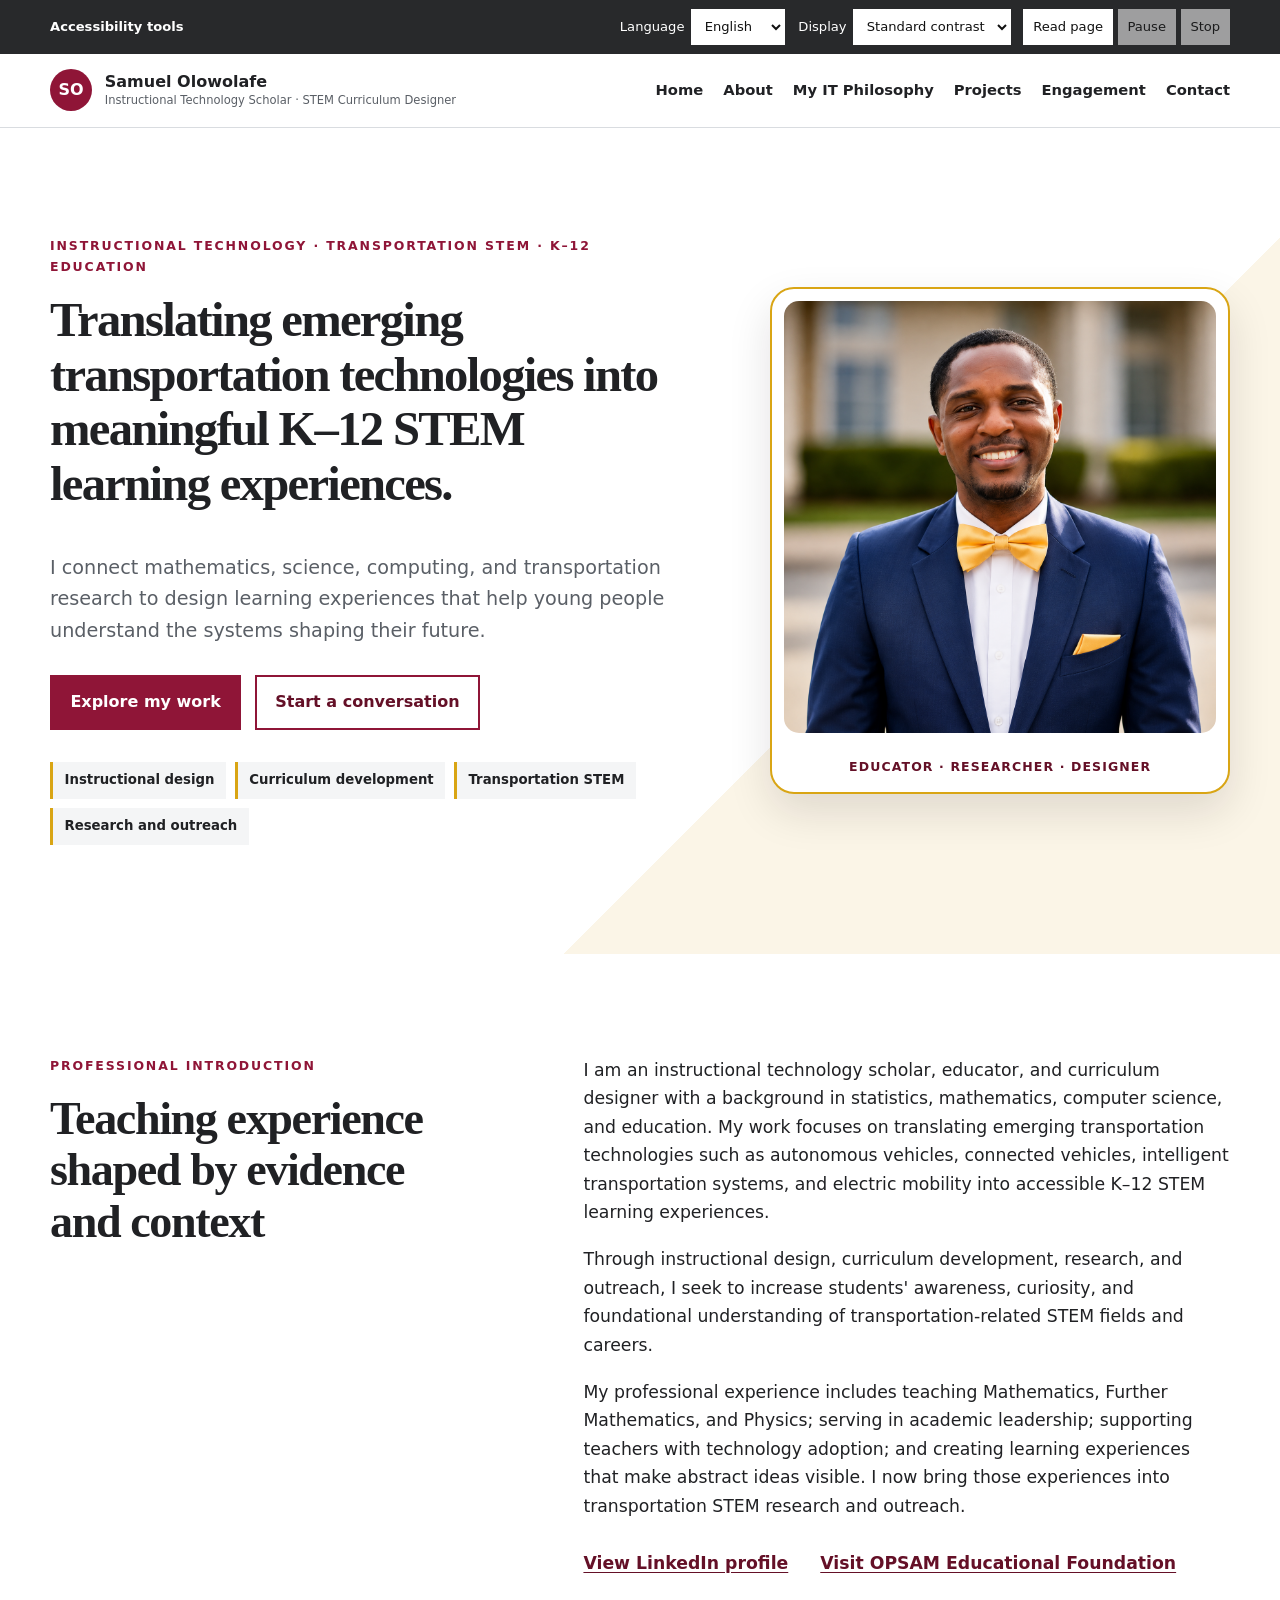
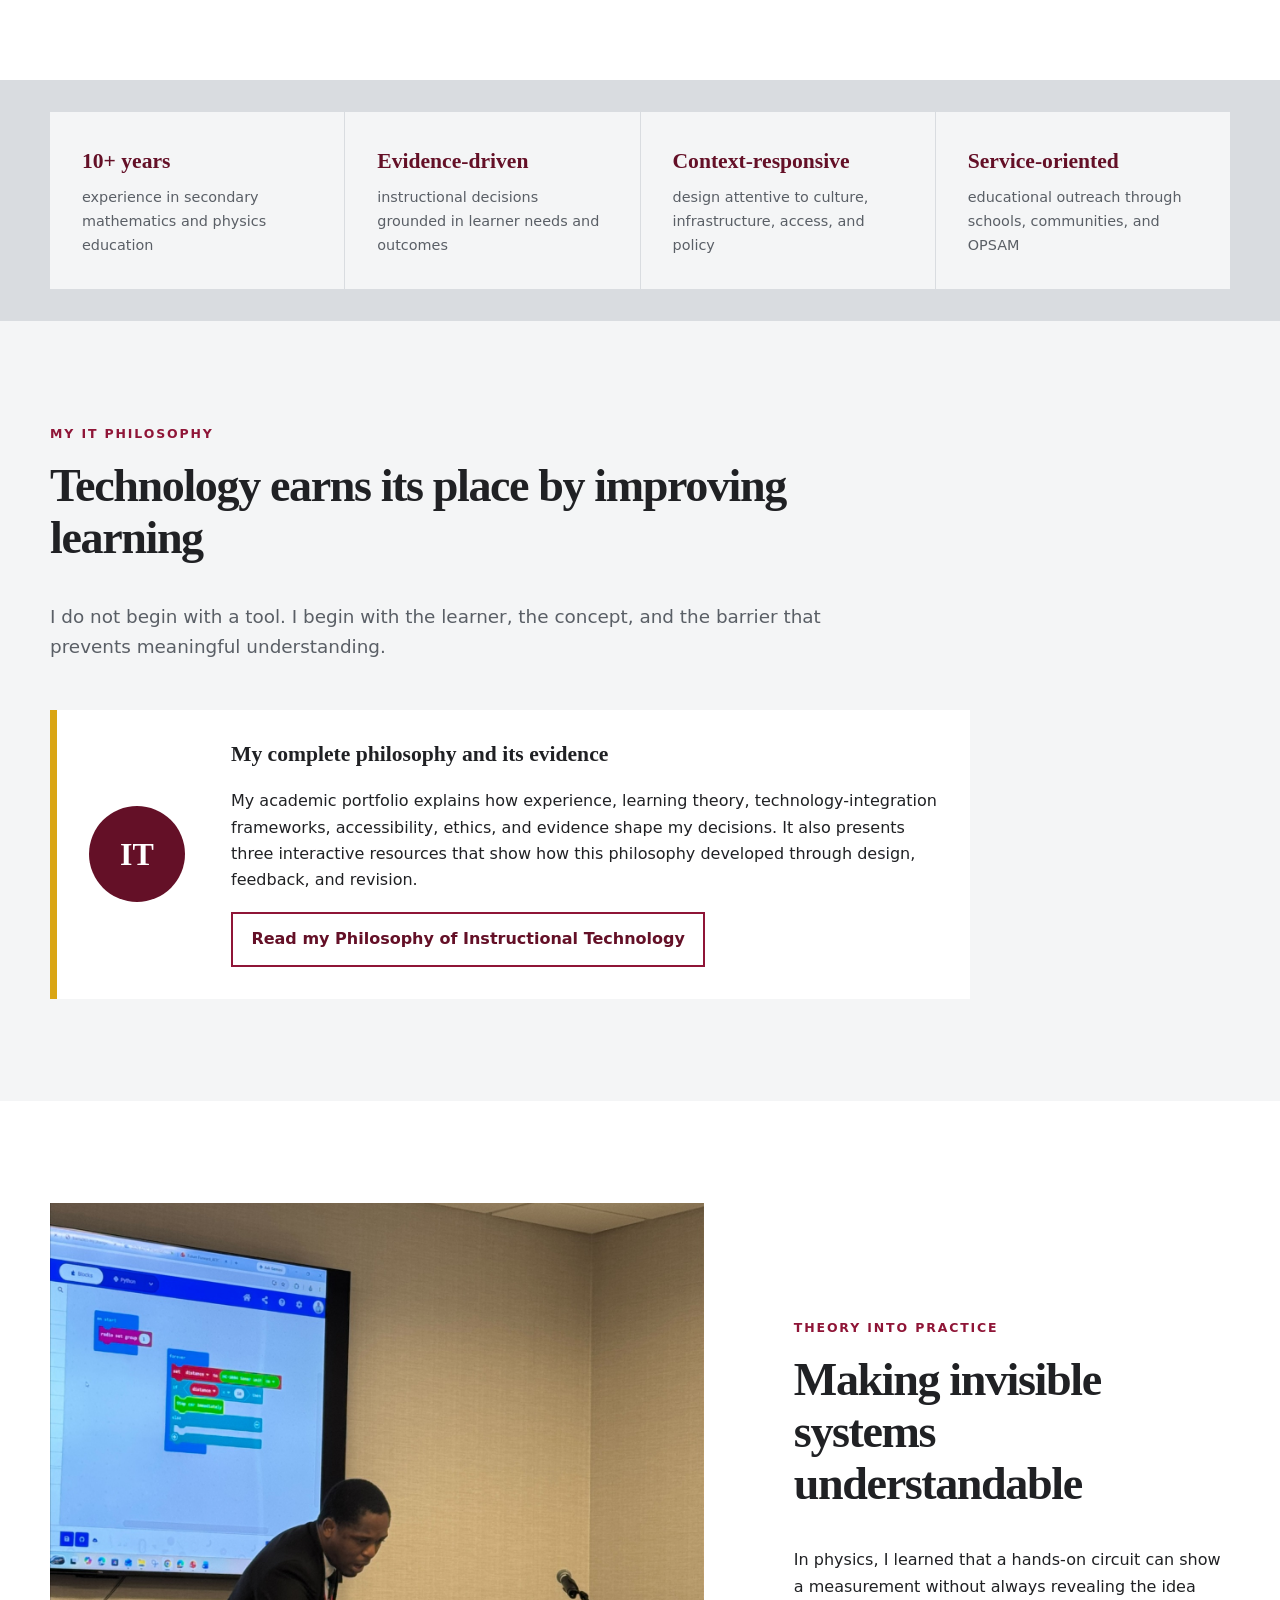
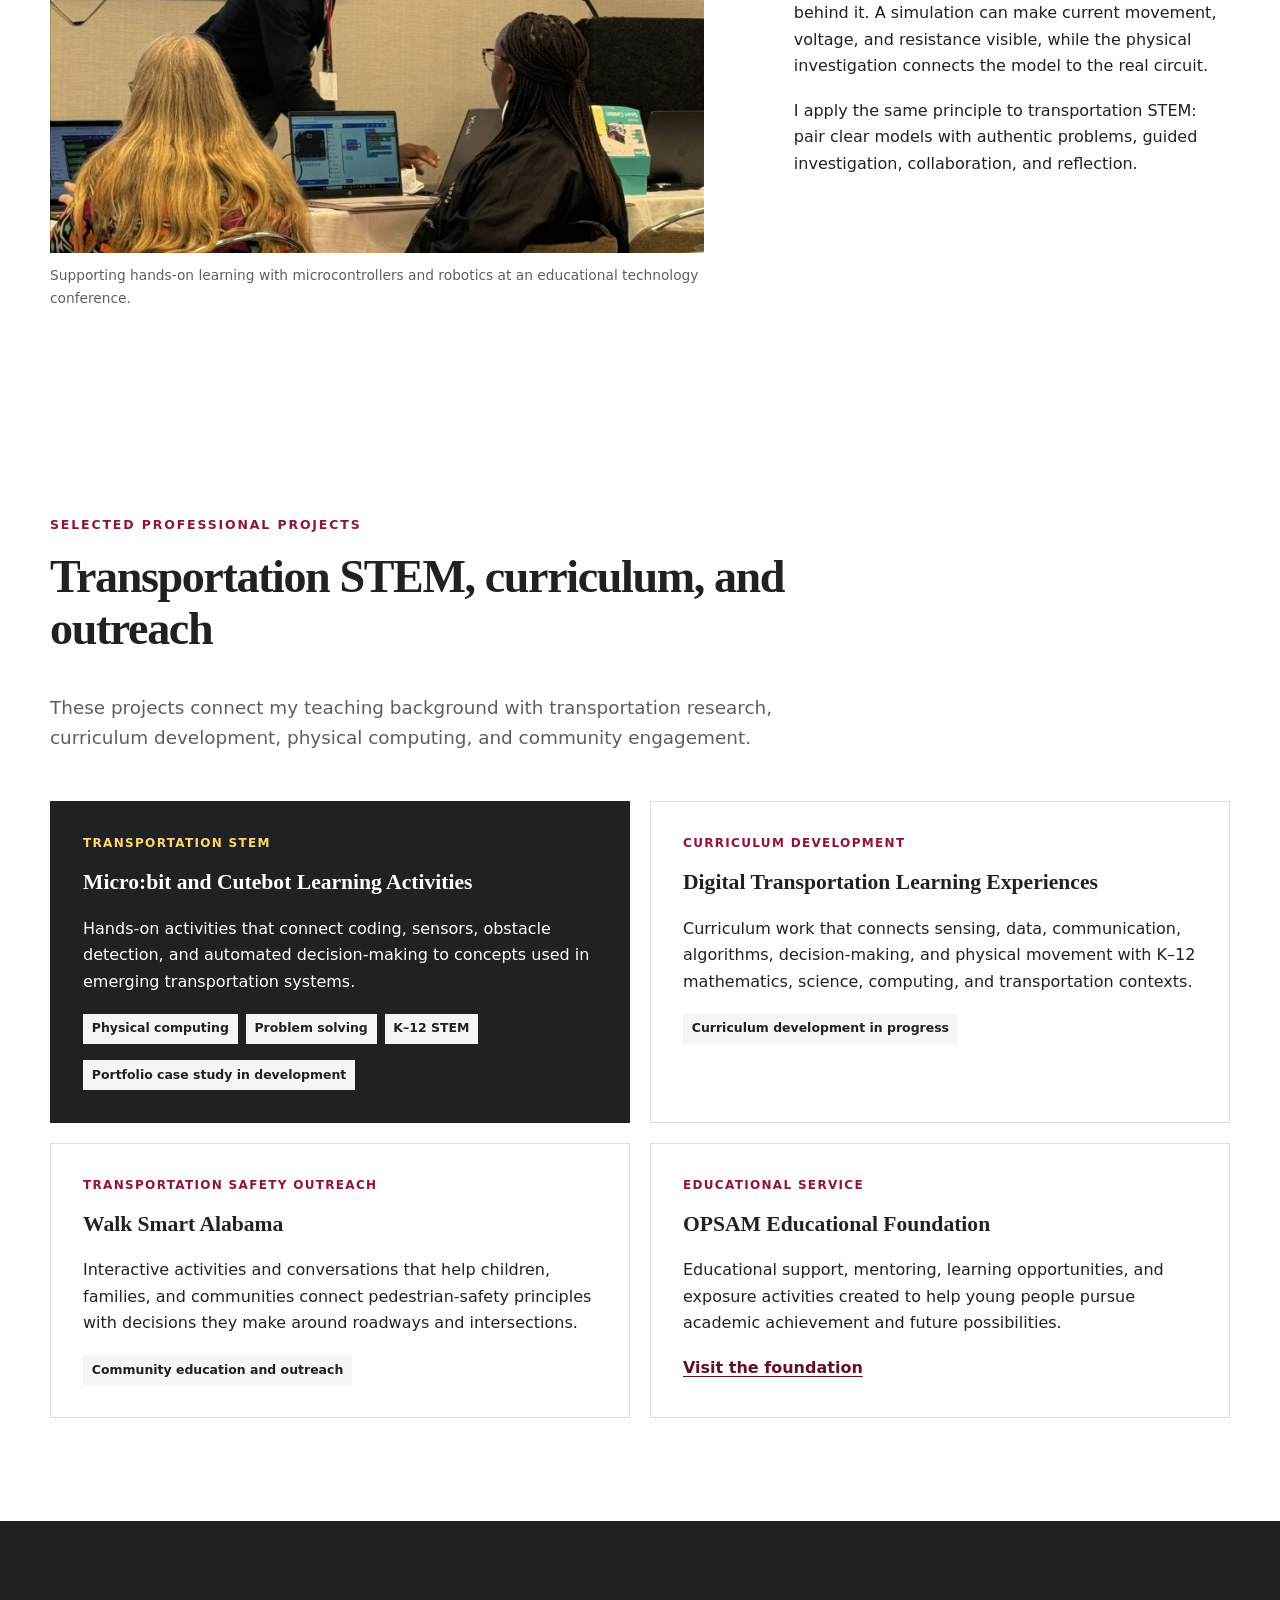
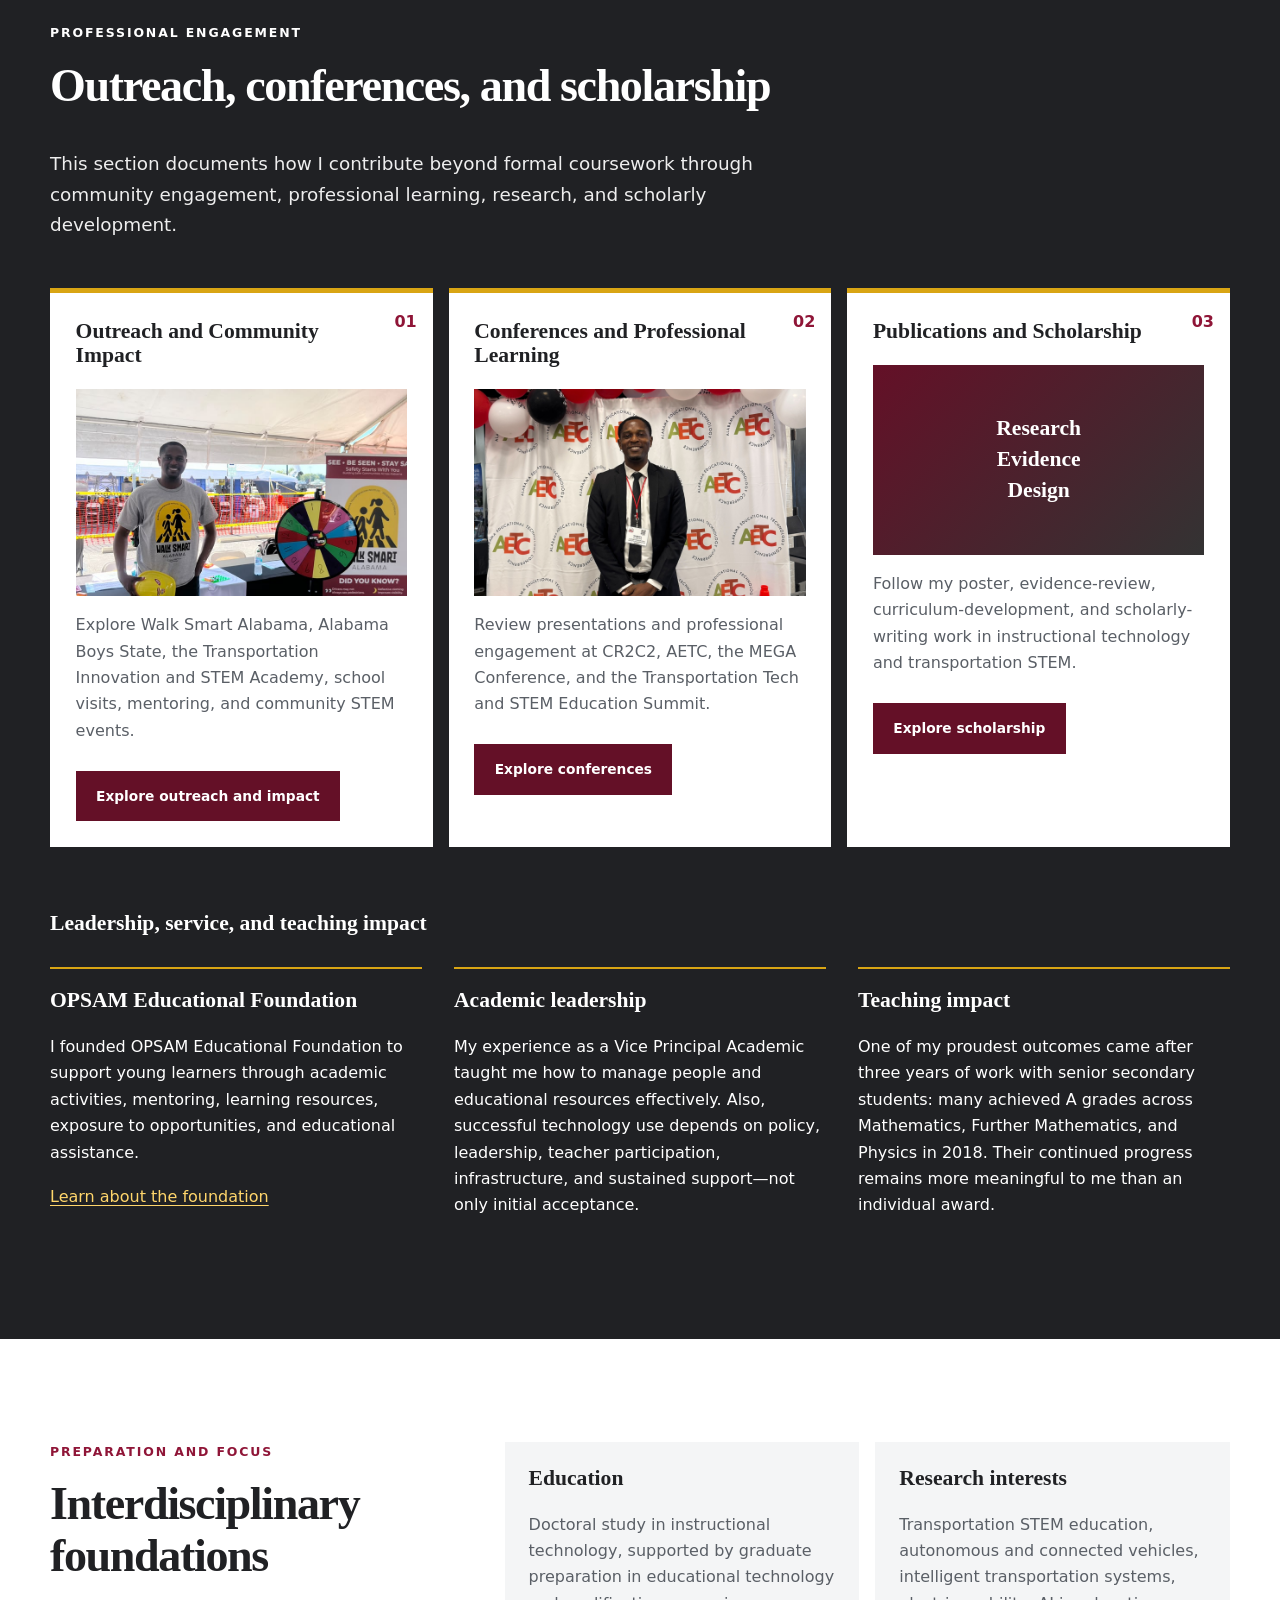
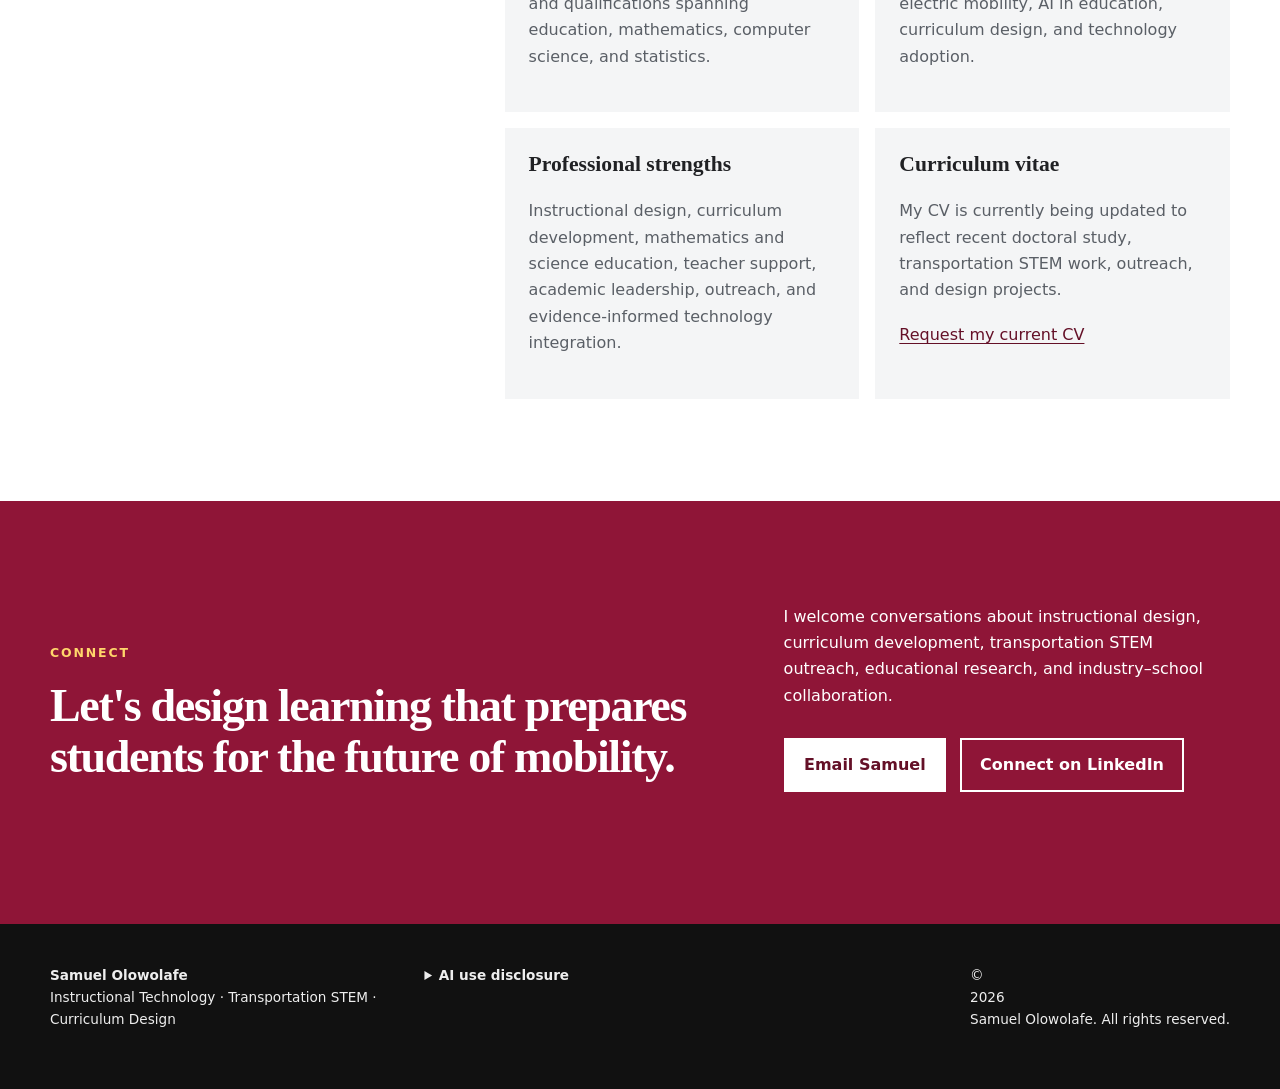
==== index.html @ 8d2a09d3 "Add files via upload" ====
<!doctype html>
<html lang="en">
<head>
  <meta charset="utf-8">
  <meta name="viewport" content="width=device-width, initial-scale=1">
  <meta name="description" content="Samuel Olowolafe's professional and academic portfolio in instructional technology, transportation STEM, curriculum design, and K–12 education.">
  <title>Samuel Olowolafe | Instructional Technology and Transportation STEM</title>
  <link rel="stylesheet" href="styles.css">
  <script src="translations.js" defer></script>
  <script src="refinements-translations.js" defer></script>
  <script src="accessibility.js" defer></script>
  <script src="script.js" defer></script>
</head>
<body>
  <a class="skip-link" href="#main">Skip to main content</a>

  <header class="site-header">
    <a class="brand" href="#top" aria-label="Samuel Olowolafe home">
      <span class="brand-mark" aria-hidden="true">SO</span>
      <span><strong>Samuel Olowolafe</strong><small>Instructional Technology Scholar · STEM Curriculum Designer</small></span>
    </a>
    <button class="menu-button" type="button" aria-expanded="false" aria-controls="primary-nav">Menu</button>
    <nav id="primary-nav" class="primary-nav" aria-label="Primary navigation">
      <a href="#top">Home</a>
      <a href="#about">About</a>
      <a href="#philosophy">My IT Philosophy</a>
      <a href="#projects">Projects</a>
      <a href="#engagement">Engagement</a>
      <a href="#contact">Contact</a>
    </nav>
  </header>

  <main id="main">
    <section id="top" class="hero section-pad" aria-labelledby="hero-title">
      <div class="hero-copy">
        <p class="eyebrow">Instructional technology · Transportation STEM · K–12 education</p>
        <h1 id="hero-title">Translating emerging transportation technologies into meaningful K–12 STEM learning experiences.</h1>
        <p class="hero-lede">I connect mathematics, science, computing, and transportation research to design learning experiences that help young people understand the systems shaping their future.</p>
        <div class="button-row">
          <a class="button primary" href="#projects">Explore my work</a>
          <a class="button secondary" href="#contact">Start a conversation</a>
        </div>
        <ul class="hero-expertise" aria-label="Professional areas">
          <li>Instructional design</li>
          <li>Curriculum development</li>
          <li>Transportation STEM</li>
          <li>Research and outreach</li>
        </ul>
      </div>
      <div class="hero-visual">
        <figure class="hero-portrait">
          <img src="samuel-portrait.png" alt="Professional portrait of Samuel Olowolafe wearing a navy suit and gold bow tie">
          <figcaption>Educator · Researcher · Designer</figcaption>
        </figure>
      </div>
    </section>

    <section id="about" class="section-pad two-column" aria-labelledby="about-title">
      <div>
        <p class="eyebrow">Professional introduction</p>
        <h2 id="about-title">Teaching experience shaped by evidence and context</h2>
      </div>
      <div class="prose">
        <p>I am an instructional technology scholar, educator, and curriculum designer with a background in statistics, mathematics, computer science, and education. My work focuses on translating emerging transportation technologies such as autonomous vehicles, connected vehicles, intelligent transportation systems, and electric mobility into accessible K–12 STEM learning experiences.</p>
        <p>Through instructional design, curriculum development, research, and outreach, I seek to increase students' awareness, curiosity, and foundational understanding of transportation-related STEM fields and careers.</p>
        <p>My professional experience includes teaching Mathematics, Further Mathematics, and Physics; serving in academic leadership; supporting teachers with technology adoption; and creating learning experiences that make abstract ideas visible. I now bring those experiences into transportation STEM research and outreach.</p>
        <div class="text-links">
          <a href="https://www.linkedin.com/in/samuel-olowolafe" target="_blank" rel="noopener">View LinkedIn profile<span class="sr-only"> (opens in a new tab)</span></a>
          <a href="https://sites.google.com/view/opsameducationalfoundation/home" target="_blank" rel="noopener">Visit OPSAM Educational Foundation<span class="sr-only"> (opens in a new tab)</span></a>
        </div>
      </div>
    </section>

    <section class="section-pad evidence-strip" aria-label="Professional foundations">
      <article><strong>10+ years</strong><span>experience in secondary mathematics and physics education</span></article>
      <article><strong>Evidence-driven</strong><span>instructional decisions grounded in learner needs and outcomes</span></article>
      <article><strong>Context-responsive</strong><span>design attentive to culture, infrastructure, access, and policy</span></article>
      <article><strong>Service-oriented</strong><span>educational outreach through schools, communities, and OPSAM</span></article>
    </section>

    <section id="philosophy" class="section-pad philosophy" aria-labelledby="philosophy-title">
      <div class="section-heading">
        <p class="eyebrow">My IT philosophy</p>
        <h2 id="philosophy-title">Technology earns its place by improving learning</h2>
        <p>I do not begin with a tool. I begin with the learner, the concept, and the barrier that prevents meaningful understanding.</p>
      </div>
      <div class="philosophy-gateway">
        <div aria-hidden="true" class="gateway-mark">IT</div>
        <div>
          <h3>My complete philosophy and its evidence</h3>
          <p>My academic portfolio explains how experience, learning theory, technology-integration frameworks, accessibility, ethics, and evidence shape my decisions. It also presents three interactive resources that show how this philosophy developed through design, feedback, and revision.</p>
          <a class="button secondary" href="https://opsam9111.github.io/IT-Philosophy/philosophy.html" target="_blank" rel="noopener">Read my Philosophy of Instructional Technology<span class="sr-only"> (opens in a new tab)</span></a>
        </div>
      </div>
    </section>

    <section class="photo-story section-pad" aria-labelledby="practice-title">
      <figure class="photo-large">
        <img src="aetc-workshop.jpeg" alt="Samuel Olowolafe supporting participants during a microcontroller and robotics workshop">
        <figcaption>Supporting hands-on learning with microcontrollers and robotics at an educational technology conference.</figcaption>
      </figure>
      <div class="photo-copy">
        <p class="eyebrow">Theory into practice</p>
        <h2 id="practice-title">Making invisible systems understandable</h2>
        <p>In physics, I learned that a hands-on circuit can show a measurement without always revealing the idea behind it. A simulation can make current movement, voltage, and resistance visible, while the physical investigation connects the model to the real circuit.</p>
        <p>I apply the same principle to transportation STEM: pair clear models with authentic problems, guided investigation, collaboration, and reflection.</p>
      </div>
    </section>

    <section id="projects" class="section-pad projects" aria-labelledby="projects-title">
      <div class="section-heading">
        <p class="eyebrow">Selected professional projects</p>
        <h2 id="projects-title">Transportation STEM, curriculum, and outreach</h2>
        <p>These projects connect my teaching background with transportation research, curriculum development, physical computing, and community engagement.</p>
      </div>
      <div class="project-grid">
        <article class="project-card featured">
          <div class="project-tag">Transportation STEM</div>
          <h3>Micro:bit and Cutebot Learning Activities</h3>
          <p>Hands-on activities that connect coding, sensors, obstacle detection, and automated decision-making to concepts used in emerging transportation systems.</p>
          <ul>
            <li>Physical computing</li><li>Problem solving</li><li>K–12 STEM</li>
          </ul>
          <span class="status">Portfolio case study in development</span>
        </article>
        <article class="project-card"><div class="project-tag">Curriculum Development</div><h3>Digital Transportation Learning Experiences</h3><p>Curriculum work that connects sensing, data, communication, algorithms, decision-making, and physical movement with K–12 mathematics, science, computing, and transportation contexts.</p><span class="status">Curriculum development in progress</span></article>
        <article class="project-card"><div class="project-tag">Transportation Safety Outreach</div><h3>Walk Smart Alabama</h3><p>Interactive activities and conversations that help children, families, and communities connect pedestrian-safety principles with decisions they make around roadways and intersections.</p><span class="status">Community education and outreach</span></article>
        <article class="project-card"><div class="project-tag">Educational Service</div><h3>OPSAM Educational Foundation</h3><p>Educational support, mentoring, learning opportunities, and exposure activities created to help young people pursue academic achievement and future possibilities.</p><a href="https://sites.google.com/view/opsameducationalfoundation/home" target="_blank" rel="noopener">Visit the foundation<span class="sr-only"> (opens in a new tab)</span></a></article>
      </div>
    </section>

    <section id="engagement" class="section-pad impact" aria-labelledby="impact-title">
      <div class="section-heading inverse">
        <p class="eyebrow">Professional engagement</p>
        <h2 id="impact-title">Outreach, conferences, and scholarship</h2>
        <p>This section documents how I contribute beyond formal coursework through community engagement, professional learning, research, and scholarly development.</p>
      </div>
      <div class="engagement-grid">
        <article>
          <span class="engagement-number" aria-hidden="true">01</span>
          <h3>Outreach and Community Impact</h3>
          <img src="walk-smart-outreach.jpeg" alt="Samuel Olowolafe at a Walk Smart Alabama pedestrian-safety outreach booth">
          <p>Explore Walk Smart Alabama, Alabama Boys State, the Transportation Innovation and STEM Academy, school visits, mentoring, and community STEM events.</p>
          <a class="button engagement-link" href="engagement.html#outreach">Explore outreach and impact</a>
        </article>
        <article>
          <span class="engagement-number" aria-hidden="true">02</span>
          <h3>Conferences and Professional Learning</h3>
          <img src="aetc-conference.jpeg" alt="Samuel Olowolafe at the Alabama Educational Technology Conference">
          <p>Review presentations and professional engagement at CR2C2, AETC, the MEGA Conference, and the Transportation Tech and STEM Education Summit.</p>
          <a class="button engagement-link" href="engagement.html#conferences">Explore conferences</a>
        </article>
        <article>
          <span class="engagement-number" aria-hidden="true">03</span>
          <h3>Publications and Scholarship</h3>
          <div class="scholarship-symbol" aria-hidden="true">Research<br>Evidence<br>Design</div>
          <p>Follow my poster, evidence-review, curriculum-development, and scholarly-writing work in instructional technology and transportation STEM.</p>
          <a class="button engagement-link" href="engagement.html#scholarship">Explore scholarship</a>
        </article>
      </div>
      <h3 class="leadership-heading">Leadership, service, and teaching impact</h3>
      <div class="impact-notes">
        <article>
          <h3>OPSAM Educational Foundation</h3>
          <p>I founded OPSAM Educational Foundation to support young learners through academic activities, mentoring, learning resources, exposure to opportunities, and educational assistance.</p>
          <a href="https://sites.google.com/view/opsameducationalfoundation/home" target="_blank" rel="noopener">Learn about the foundation<span class="sr-only"> (opens in a new tab)</span></a>
        </article>
        <article>
          <h3>Academic leadership</h3>
          <p>My experience as a Vice Principal Academic taught me how to manage people and educational resources effectively. Also, successful technology use depends on policy, leadership, teacher participation, infrastructure, and sustained support—not only initial acceptance.</p>
        </article>
        <article>
          <h3>Teaching impact</h3>
          <p>One of my proudest outcomes came after three years of work with senior secondary students: many achieved A grades across Mathematics, Further Mathematics, and Physics in 2018. Their continued progress remains more meaningful to me than an individual award.</p>
        </article>
      </div>
    </section>

    <section class="section-pad credentials" aria-labelledby="credentials-title">
      <div>
        <p class="eyebrow">Preparation and focus</p>
        <h2 id="credentials-title">Interdisciplinary foundations</h2>
      </div>
      <div class="credential-grid">
        <article><h3>Education</h3><p>Doctoral study in instructional technology, supported by graduate preparation in educational technology and qualifications spanning education, mathematics, computer science, and statistics.</p></article>
        <article><h3>Research interests</h3><p>Transportation STEM education, autonomous and connected vehicles, intelligent transportation systems, electric mobility, AI in education, curriculum design, and technology adoption.</p></article>
        <article><h3>Professional strengths</h3><p>Instructional design, curriculum development, mathematics and science education, teacher support, academic leadership, outreach, and evidence-informed technology integration.</p></article>
        <article><h3>Curriculum vitae</h3><p>My CV is currently being updated to reflect recent doctoral study, transportation STEM work, outreach, and design projects.</p><a href="mailto:profopsam911@gmail.com?subject=Request%20for%20current%20CV">Request my current CV</a></article>
      </div>
    </section>

    <section id="contact" class="section-pad contact" aria-labelledby="contact-title">
      <div>
        <p class="eyebrow">Connect</p>
        <h2 id="contact-title">Let's design learning that prepares students for the future of mobility.</h2>
      </div>
      <div>
        <p>I welcome conversations about instructional design, curriculum development, transportation STEM outreach, educational research, and industry–school collaboration.</p>
        <div class="button-row">
          <a class="button primary" href="mailto:profopsam911@gmail.com">Email Samuel</a>
          <a class="button secondary" href="https://www.linkedin.com/in/samuel-olowolafe" target="_blank" rel="noopener">Connect on LinkedIn<span class="sr-only"> (opens in a new tab)</span></a>
        </div>
      </div>
    </section>
  </main>

  <footer class="site-footer">
    <div><strong>Samuel Olowolafe</strong><span>Instructional Technology · Transportation STEM · Curriculum Design</span></div>
    <details>
      <summary>AI use disclosure</summary>
      <p>Generative AI assisted with language refinement, code development, and selected design elements. I supplied the core ideas, professional experiences, instructional decisions, evaluations, revisions, and final approval. I verified academic claims, citations, scientific content, accessibility decisions, and the accuracy of the published materials.</p>
    </details>
    <p>© <span id="year">2026</span> Samuel Olowolafe. All rights reserved.</p>
  </footer>
</body>
</html>
---- styles.css ----
:root {
  --crimson: #8f1537;
  --crimson-dark: #641027;
  --gold: #d9a514;
  --ink: #202124;
  --muted: #5a5f66;
  --line: #d9dce0;
  --paper: #ffffff;
  --soft: #f4f5f6;
  --warm: #fbf5e7;
  --max: 1180px;
  --shadow: 0 18px 44px rgba(25, 20, 22, .12);
}

* { box-sizing: border-box; }
html { scroll-behavior: smooth; }
body {
  margin: 0;
  color: var(--ink);
  background: var(--paper);
  font-family: Inter, ui-sans-serif, system-ui, -apple-system, BlinkMacSystemFont, "Segoe UI", sans-serif;
  font-size: 1rem;
  line-height: 1.65;
}
img { display: block; max-width: 100%; }
a { color: var(--crimson-dark); text-underline-offset: .2em; }
a:hover { color: var(--crimson); }
h1, h2, h3 { font-family: Georgia, "Times New Roman", serif; line-height: 1.12; margin-top: 0; }
h1 { font-size: clamp(2.35rem, 3.8vw, 4.15rem); letter-spacing: -.035em; }
h2 { font-size: clamp(2rem, 3.6vw, 3.8rem); letter-spacing: -.03em; }
h3 { font-size: 1.35rem; }
p { margin: 0 0 1.15rem; }

.skip-link { position: fixed; left: 1rem; top: -5rem; z-index: 1000; background: #fff; color: #000; padding: .75rem 1rem; border: 3px solid var(--crimson); }
.skip-link:focus { top: 1rem; }
.sr-only { position: absolute; width: 1px; height: 1px; padding: 0; margin: -1px; overflow: hidden; clip: rect(0,0,0,0); white-space: nowrap; border: 0; }

.site-header {
  position: sticky; top: 0; z-index: 100;
  display: flex; align-items: center; justify-content: space-between; gap: 2rem;
  min-height: 74px; padding: .75rem max(1rem, calc((100vw - var(--max)) / 2));
  background: rgba(255,255,255,.97); border-bottom: 1px solid var(--line);
}
.brand { display: flex; gap: .8rem; align-items: center; color: var(--ink); text-decoration: none; }
.brand-mark { display: grid; place-items: center; width: 42px; height: 42px; border-radius: 50%; background: var(--crimson); color: #fff; font-weight: 800; }
.brand strong, .brand small { display: block; line-height: 1.2; }
.brand small { margin-top: .15rem; color: var(--muted); font-size: .72rem; }
.primary-nav { display: flex; align-items: center; gap: 1.25rem; }
.primary-nav a { color: var(--ink); text-decoration: none; font-weight: 700; font-size: .92rem; }
.primary-nav a:hover, .primary-nav a:focus-visible { color: var(--crimson); }
.menu-button { display: none; border: 2px solid var(--ink); background: #fff; padding: .55rem .8rem; font: inherit; font-weight: 700; }

.section-pad { padding: clamp(4rem, 8vw, 7.5rem) max(1.25rem, calc((100vw - var(--max)) / 2)); }
.eyebrow { margin-bottom: 1rem; color: var(--crimson); font-size: .78rem; font-weight: 850; letter-spacing: .15em; text-transform: uppercase; }
.section-heading { max-width: 780px; margin-bottom: 3rem; }
.section-heading > p:last-child { color: var(--muted); font-size: 1.15rem; }
.inverse, .inverse .eyebrow { color: #fff; }
.inverse > p:last-child { color: #eee; }

.hero { display: grid; grid-template-columns: 1.05fr .75fr; gap: clamp(2.5rem, 6vw, 6rem); align-items: center; min-height: calc(100vh - 74px); background: linear-gradient(135deg, #fff 0 66%, var(--warm) 66% 100%); }
.hero-copy { max-width: 850px; }
.hero-lede { max-width: 680px; color: var(--muted); font-size: clamp(1.05rem, 1.5vw, 1.22rem); }
.hero-visual { position: relative; width: min(100%, 500px); justify-self: end; }
.hero-portrait { margin: 0; padding: 12px; position: relative; overflow: hidden; background: #fff; border: 2px solid var(--gold); border-radius: 24px; box-shadow: var(--shadow); }
.hero-portrait::before { display: none; }
.hero-portrait img { display: block; width: 100%; height: auto; aspect-ratio: 1 / 1; object-fit: cover; object-position: 50% 38%; border-radius: 15px; }
.hero-portrait figcaption { padding: .8rem .35rem .15rem; color: var(--crimson-dark); font-size: .78rem; font-weight: 850; letter-spacing: .09em; text-align: center; text-transform: uppercase; }
.hero-expertise { display: flex; flex-wrap: wrap; gap: .55rem; margin: 2rem 0 0; padding: 0; list-style: none; }
.hero-expertise li { padding: .48rem .72rem; background: var(--soft); border-left: 3px solid var(--gold); color: var(--ink); font-size: .83rem; font-weight: 750; }
.button-row { display: flex; flex-wrap: wrap; gap: .85rem; margin: 1.8rem 0; }
.button { display: inline-flex; align-items: center; justify-content: center; min-height: 48px; padding: .75rem 1.15rem; border: 2px solid var(--crimson); text-decoration: none; font-weight: 800; }
.button.primary { background: var(--crimson); color: #fff; }
.button.primary:hover { background: var(--crimson-dark); border-color: var(--crimson-dark); }
.button.secondary { background: #fff; color: var(--crimson-dark); }

.two-column { display: grid; grid-template-columns: .8fr 1.2fr; gap: clamp(2rem, 8vw, 8rem); }
.prose { max-width: 720px; font-size: 1.08rem; }
.text-links { display: flex; flex-wrap: wrap; gap: 1rem 2rem; margin-top: 1.8rem; font-weight: 800; }
.evidence-strip { padding-top: 2rem; padding-bottom: 2rem; display: grid; grid-template-columns: repeat(4, 1fr); gap: 1px; background: var(--line); }
.evidence-strip article { padding: 2rem; background: var(--soft); }
.evidence-strip strong, .evidence-strip span { display: block; }
.evidence-strip strong { color: var(--crimson-dark); font-family: Georgia, serif; font-size: 1.35rem; }
.evidence-strip span { margin-top: .4rem; color: var(--muted); font-size: .9rem; }

.philosophy { background: var(--soft); }
.philosophy-grid { display: grid; grid-template-columns: repeat(2, 1fr); gap: 1.2rem; }
.philosophy-grid article { position: relative; padding: 2rem; background: #fff; border-top: 5px solid var(--crimson); }
.number { position: absolute; top: 1rem; right: 1.2rem; color: #d5d6d8; font-size: 2rem; font-weight: 900; }
.philosophy-grid p { color: var(--muted); }
.decision-rule { max-width: 900px; margin-top: 1.5rem; background: #fff; border: 1px solid var(--line); }
.decision-rule summary { cursor: pointer; padding: 1.2rem 1.5rem; color: var(--crimson-dark); font-weight: 850; }
.decision-rule > div { padding: 0 1.5rem 1rem; }
.philosophy-link { margin: 1.5rem 0 0; }
.philosophy-gateway { display: grid; grid-template-columns: 110px 1fr; gap: 2rem; align-items: center; max-width: 920px; padding: 2rem; background: #fff; border-left: 7px solid var(--gold); }
.gateway-mark { display: grid; place-items: center; width: 96px; height: 96px; border-radius: 50%; background: var(--crimson-dark); color: #fff; font: 700 2rem/1 Georgia, serif; }

.photo-story { display: grid; grid-template-columns: 1.2fr .8fr; align-items: center; gap: clamp(2rem, 7vw, 7rem); }
.photo-large { margin: 0; }
.photo-large img { width: 100%; max-height: 650px; object-fit: cover; object-position: center; }
figcaption { margin-top: .7rem; color: var(--muted); font-size: .86rem; }

.projects { background: #fff; }
.project-grid { display: grid; grid-template-columns: repeat(2, 1fr); gap: 1.25rem; }
.project-card { padding: 2rem; border: 1px solid var(--line); background: #fff; }
.project-card.featured { background: var(--ink); color: #fff; border-color: var(--ink); }
.project-tag { margin-bottom: 1rem; color: var(--crimson); font-weight: 850; font-size: .75rem; text-transform: uppercase; letter-spacing: .11em; }
.featured .project-tag { color: #ffd66b; }
.project-card ul { display: flex; flex-wrap: wrap; gap: .5rem; padding: 0; list-style: none; }
.project-card li, .status { display: inline-block; padding: .3rem .55rem; background: var(--soft); color: var(--ink); font-size: .78rem; font-weight: 700; }
.project-card a { font-weight: 850; }

.impact { background: var(--ink); color: #fff; }
.impact-gallery { display: grid; grid-template-columns: 1.1fr .9fr .9fr; gap: 1rem; }
.impact-gallery figure { margin: 0; background: #fff; color: var(--ink); }
.impact-gallery img { width: 100%; height: 380px; object-fit: cover; }
.impact-gallery figcaption { margin: 0; padding: 1rem; color: var(--ink); }
.impact-gallery strong, .impact-gallery span { display: block; }
.impact-gallery span { margin-top: .3rem; color: var(--muted); }
.impact-notes { display: grid; grid-template-columns: repeat(3, 1fr); gap: 2rem; margin-top: 4rem; }
.impact-notes article { border-top: 2px solid var(--gold); padding-top: 1.2rem; }
.impact-notes a { color: #ffd66b; }
.engagement-grid { display: grid; grid-template-columns: repeat(3, 1fr); gap: 1rem; margin-top: 3rem; }
.engagement-grid article { position: relative; padding: 1.6rem; background: #fff; color: var(--ink); border-top: 5px solid var(--gold); }
.engagement-grid h3 { padding-right: 2.7rem; }
.engagement-grid p { color: var(--muted); }
.engagement-grid img { width: 100%; aspect-ratio: 16 / 10; margin: .7rem 0 1rem; object-fit: cover; }
.engagement-number { position: absolute; top: 1rem; right: 1rem; color: var(--crimson); font-weight: 900; }
.engagement-grid .update-note { margin-top: 1rem; padding-top: .8rem; border-top: 1px solid var(--line); color: var(--crimson-dark); font-size: .82rem; font-weight: 700; }
.engagement-link { margin-top: .5rem; background: var(--crimson-dark); border-color: var(--crimson-dark); color: #fff; font-size: .86rem; }
.scholarship-symbol { display: grid; place-items: center; min-height: 190px; margin: .7rem 0 1rem; background: linear-gradient(135deg,var(--crimson-dark),#333); color: #fff; font-family: Georgia,serif; font-size: 1.35rem; font-weight: 800; line-height: 1.45; text-align: center; }
.leadership-heading { margin: 4rem 0 -2rem; color: #fff; }
body[data-contrast="high"] .engagement-grid article { background: #000; color: #fff; border: 1px solid #fff; border-top: 5px solid #ffde00; }
body[data-contrast="high"] .engagement-grid p,
body[data-contrast="high"] .engagement-grid .update-note { color: #fff; }
body[data-contrast="high"] .hero-expertise li { background: #000; color: #fff; border: 1px solid #fff; border-left: 3px solid #ffde00; }
.engagement-hero { background: linear-gradient(135deg,#fff 0 68%,var(--warm) 68%); }
.engagement-hero h1 { max-width: 850px; }
.section-jump { display: flex; flex-wrap: wrap; gap: .7rem; margin-top: 2rem; }
.section-jump a { padding: .65rem .85rem; background: var(--crimson-dark); color: #fff; text-decoration: none; font-weight: 800; }
.record-section { scroll-margin-top: 90px; }
.record-section.alternate { background: var(--soft); }
.record-heading { display: grid; grid-template-columns: 90px minmax(0,800px); gap: 1.5rem; margin-bottom: 2.5rem; }
.record-heading > span { display: grid; place-items: center; width: 70px; height: 70px; border-radius: 50%; background: var(--crimson-dark); color: #fff; font: 800 1.25rem/1 Georgia,serif; }
.record-heading .eyebrow { margin-bottom: .5rem; }
.record-heading p:last-child { color: var(--muted); font-size: 1.08rem; }
.record-grid { display: grid; grid-template-columns: repeat(2,minmax(0,1fr)); gap: 1rem; }
.record-grid article { padding: 1.5rem; background: #fff; border: 1px solid var(--line); border-top: 5px solid var(--gold); }
.record-grid article p { color: var(--muted); }
.record-grid article a { font-weight: 800; }
.media-details { margin-top: 2rem; border: 1px solid var(--line); background: #fff; }
.media-details summary { padding: 1rem 1.2rem; color: var(--crimson-dark); cursor: pointer; font-weight: 850; }
.detail-gallery { display: grid; grid-template-columns: repeat(2,1fr); gap: 1rem; padding: 0 1.2rem 1.2rem; }
.detail-gallery figure { margin: 0; background: var(--soft); }
.detail-gallery img { width: 100%; height: 360px; object-fit: cover; }
.detail-gallery figcaption { padding: .75rem 1rem; font-weight: 750; }
body[data-contrast="high"] .engagement-hero,
body[data-contrast="high"] .record-section,
body[data-contrast="high"] .record-grid article,
body[data-contrast="high"] .media-details,
body[data-contrast="high"] .detail-gallery figure { background:#000; color:#fff; }
body[data-contrast="high"] .record-grid article p,
body[data-contrast="high"] .record-heading p:last-child { color:#fff; }

.ail { background: var(--warm); }
.learning-path { padding: 0; list-style: none; border-left: 3px solid var(--crimson); }
.learning-path li { display: grid; grid-template-columns: 120px 1fr; gap: 1.5rem; padding: 0 0 2.5rem 2rem; position: relative; }
.learning-path li::before { content: ""; position: absolute; left: -9px; top: .2rem; width: 15px; height: 15px; border-radius: 50%; background: var(--crimson); border: 4px solid var(--warm); }
.learning-path li > span { color: var(--crimson-dark); font-weight: 850; text-transform: uppercase; letter-spacing: .08em; font-size: .78rem; }
.learning-path h3 { margin-bottom: .45rem; }
.learning-path a { font-weight: 800; }
.portfolio-narrative { max-width: 900px; margin: 2rem 0 0 auto; padding: 2rem; background: #fff; border-left: 6px solid var(--gold); }

.credentials { display: grid; grid-template-columns: .7fr 1.3fr; gap: 4rem; }
.credential-grid { display: grid; grid-template-columns: repeat(2, 1fr); gap: 1rem; }
.credential-grid article { padding: 1.5rem; background: var(--soft); }
.credential-grid p { color: var(--muted); }
.contact { display: grid; grid-template-columns: 1.2fr .8fr; gap: 4rem; align-items: end; background: var(--crimson); color: #fff; }
.contact .eyebrow { color: #ffd66b; }
.contact .button.primary { background: #fff; color: var(--crimson-dark); border-color: #fff; }
.contact .button.secondary { background: transparent; color: #fff; border-color: #fff; }

.site-footer { display: grid; grid-template-columns: 1fr 1.5fr auto; gap: 2rem; padding: 2.5rem max(1.25rem, calc((100vw - var(--max)) / 2)); background: #111; color: #eee; font-size: .85rem; }
.site-footer strong, .site-footer span { display: block; }
.site-footer details summary { cursor: pointer; font-weight: 800; }
.site-footer details p { margin-top: .7rem; color: #ccc; }

:focus-visible { outline: 3px solid #f4bc2a; outline-offset: 4px; }
.accessibility-bar { display:flex; align-items:center; justify-content:flex-end; gap:.8rem; padding:.55rem max(1rem,calc((100vw - var(--max))/2)); background:#28292b; color:#fff; font-size:.82rem; }
.accessibility-bar label,.speech-controls { display:flex; align-items:center; gap:.4rem; }
.accessibility-bar select,.accessibility-bar button { min-height:36px; padding:.35rem .55rem; border:1px solid #fff; background:#fff; color:#111; font:inherit; }
.accessibility-bar button:disabled { opacity:.55; }
.a11y-title { margin-right:auto; }
.speech-controls { gap:.3rem; }
body[data-contrast="soft"] { --ink:#2f3032; --muted:#55514a; --paper:#f7f1e6; --soft:#efe6d7; --warm:#f3e7ce; --line:#c9bfae; }
body[data-contrast="high"] { --crimson:#ffde00; --crimson-dark:#ffde00; --gold:#ffde00; --ink:#fff; --muted:#fff; --paper:#000; --soft:#111; --warm:#111; --line:#fff; }
body[data-contrast="high"] .site-header,body[data-contrast="high"] .hero,body[data-contrast="high"] .philosophy,body[data-contrast="high"] .projects,body[data-contrast="high"] .credentials,body[data-contrast="high"] .project-card,body[data-contrast="high"] .credential-grid article,body[data-contrast="high"] .philosophy-gateway,body[data-contrast="high"] .button.secondary { background:#000; color:#fff; }
body[data-contrast="high"] a { color:#ffde00; }
body[data-contrast="high"] .button.primary { color:#000; }
body[data-contrast="high"] .site-footer { border-top:2px solid #fff; }
@media (prefers-reduced-motion: reduce) { html { scroll-behavior: auto; } *, *::before, *::after { animation-duration: .01ms !important; transition-duration: .01ms !important; } }

@media (max-width: 900px) {
  .accessibility-bar { flex-wrap: wrap; justify-content: flex-start; }
  .a11y-title { flex-basis: 100%; }
  .menu-button { display: block; }
  .primary-nav { display: none; position: absolute; left: 0; right: 0; top: 74px; flex-direction: column; align-items: stretch; padding: 1rem 1.25rem; background: #fff; border-bottom: 1px solid var(--line); }
  .primary-nav.open { display: flex; }
  .primary-nav a { padding: .6rem 0; }
  .hero, .two-column, .photo-story, .credentials, .contact { grid-template-columns: 1fr; }
  .hero { background: linear-gradient(180deg, #fff 0 70%, var(--warm) 70%); }
  .hero-visual { max-width: 520px; justify-self: start; margin: 1rem 0 2rem; }
  .evidence-strip, .impact-notes, .engagement-grid { grid-template-columns: repeat(2, 1fr); }
  .record-grid { grid-template-columns: 1fr; }
  .impact-gallery { grid-template-columns: 1fr 1fr; }
  .impact-gallery figure:first-child { grid-column: 1 / -1; }
  .site-footer { grid-template-columns: 1fr; }
}

@media (max-width: 620px) {
  .accessibility-bar label, .speech-controls { width: 100%; }
  .accessibility-bar select { flex: 1; }
  .speech-controls button { flex: 1; }
  .philosophy-gateway { grid-template-columns: 1fr; }
  h1 { font-size: 2.7rem; }
  .brand small { display: none; }
  .philosophy-grid, .project-grid, .credential-grid, .evidence-strip, .impact-notes, .impact-gallery, .engagement-grid { grid-template-columns: 1fr; }
  .record-heading { grid-template-columns: 1fr; }
  .detail-gallery { grid-template-columns: 1fr; }
  .impact-gallery figure:first-child { grid-column: auto; }
  .impact-gallery img { height: 330px; }
  .learning-path li { grid-template-columns: 1fr; gap: .35rem; padding-left: 1.4rem; }
}
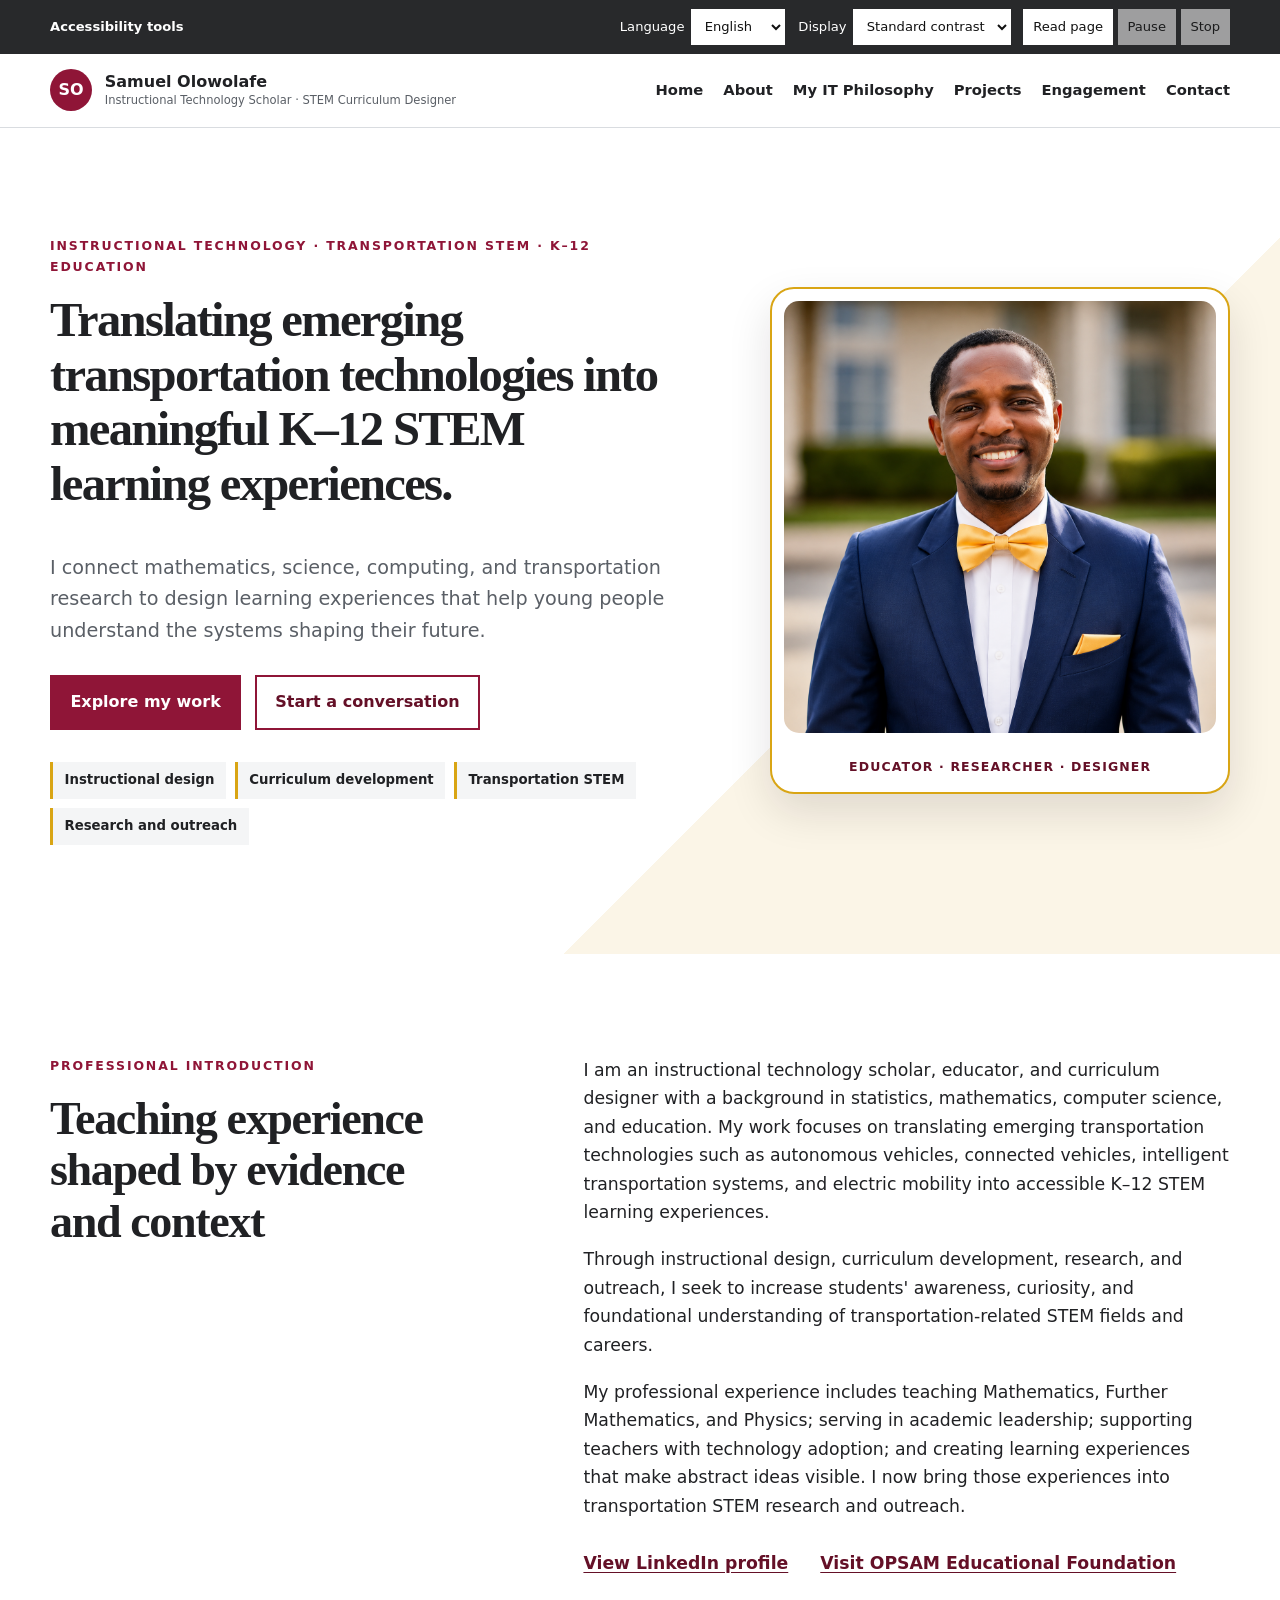
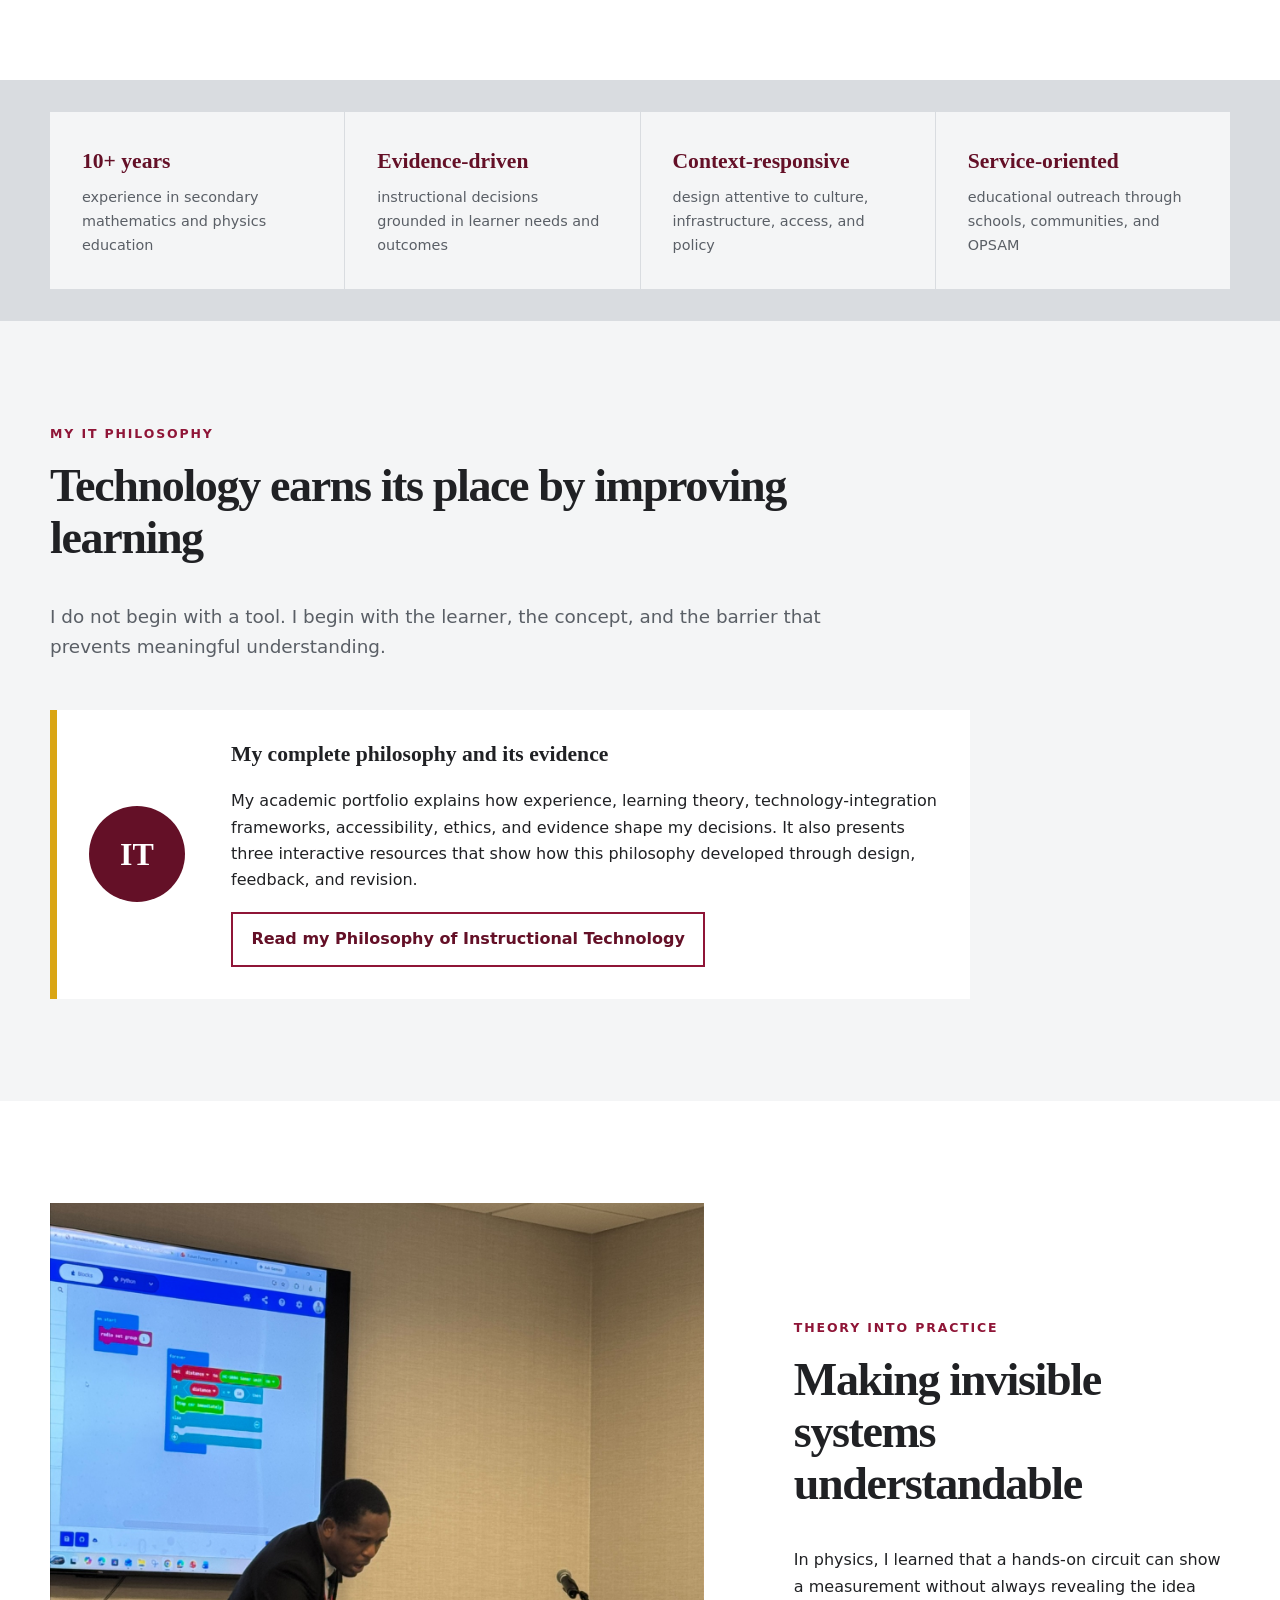
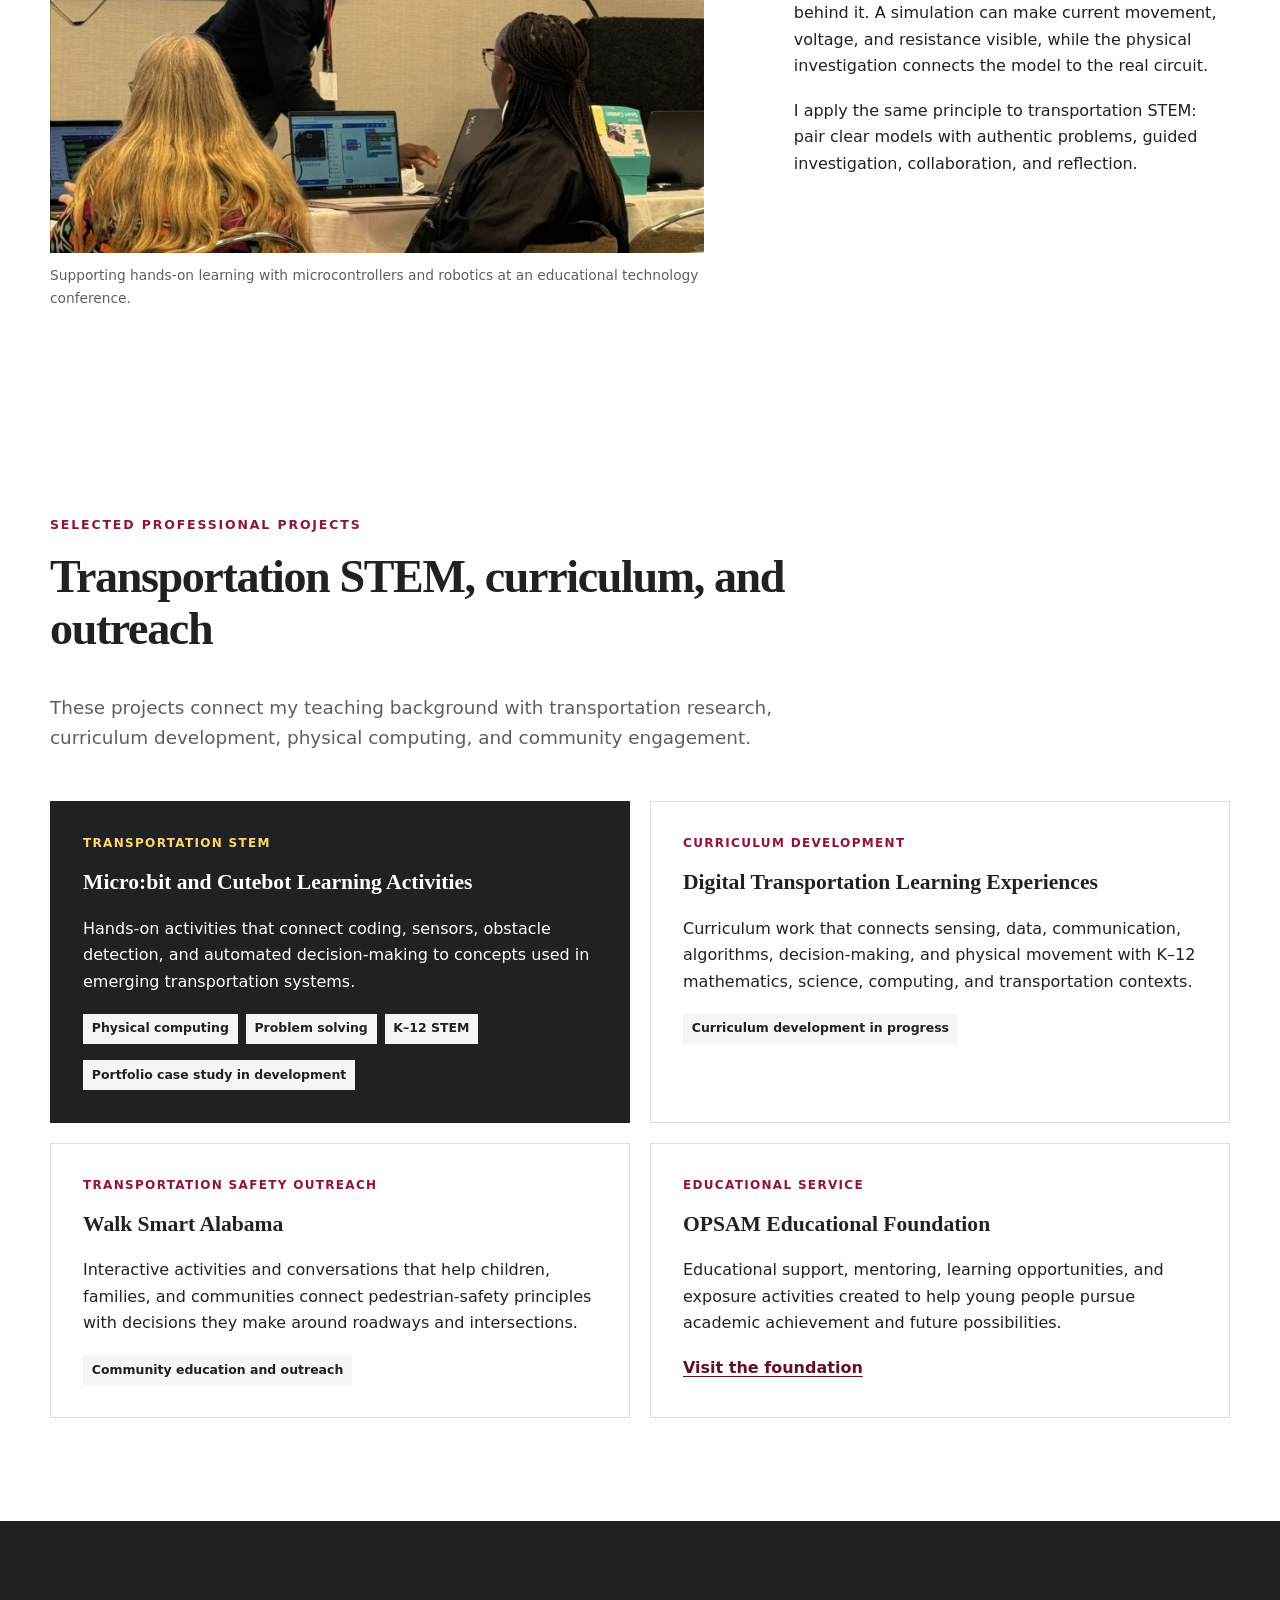
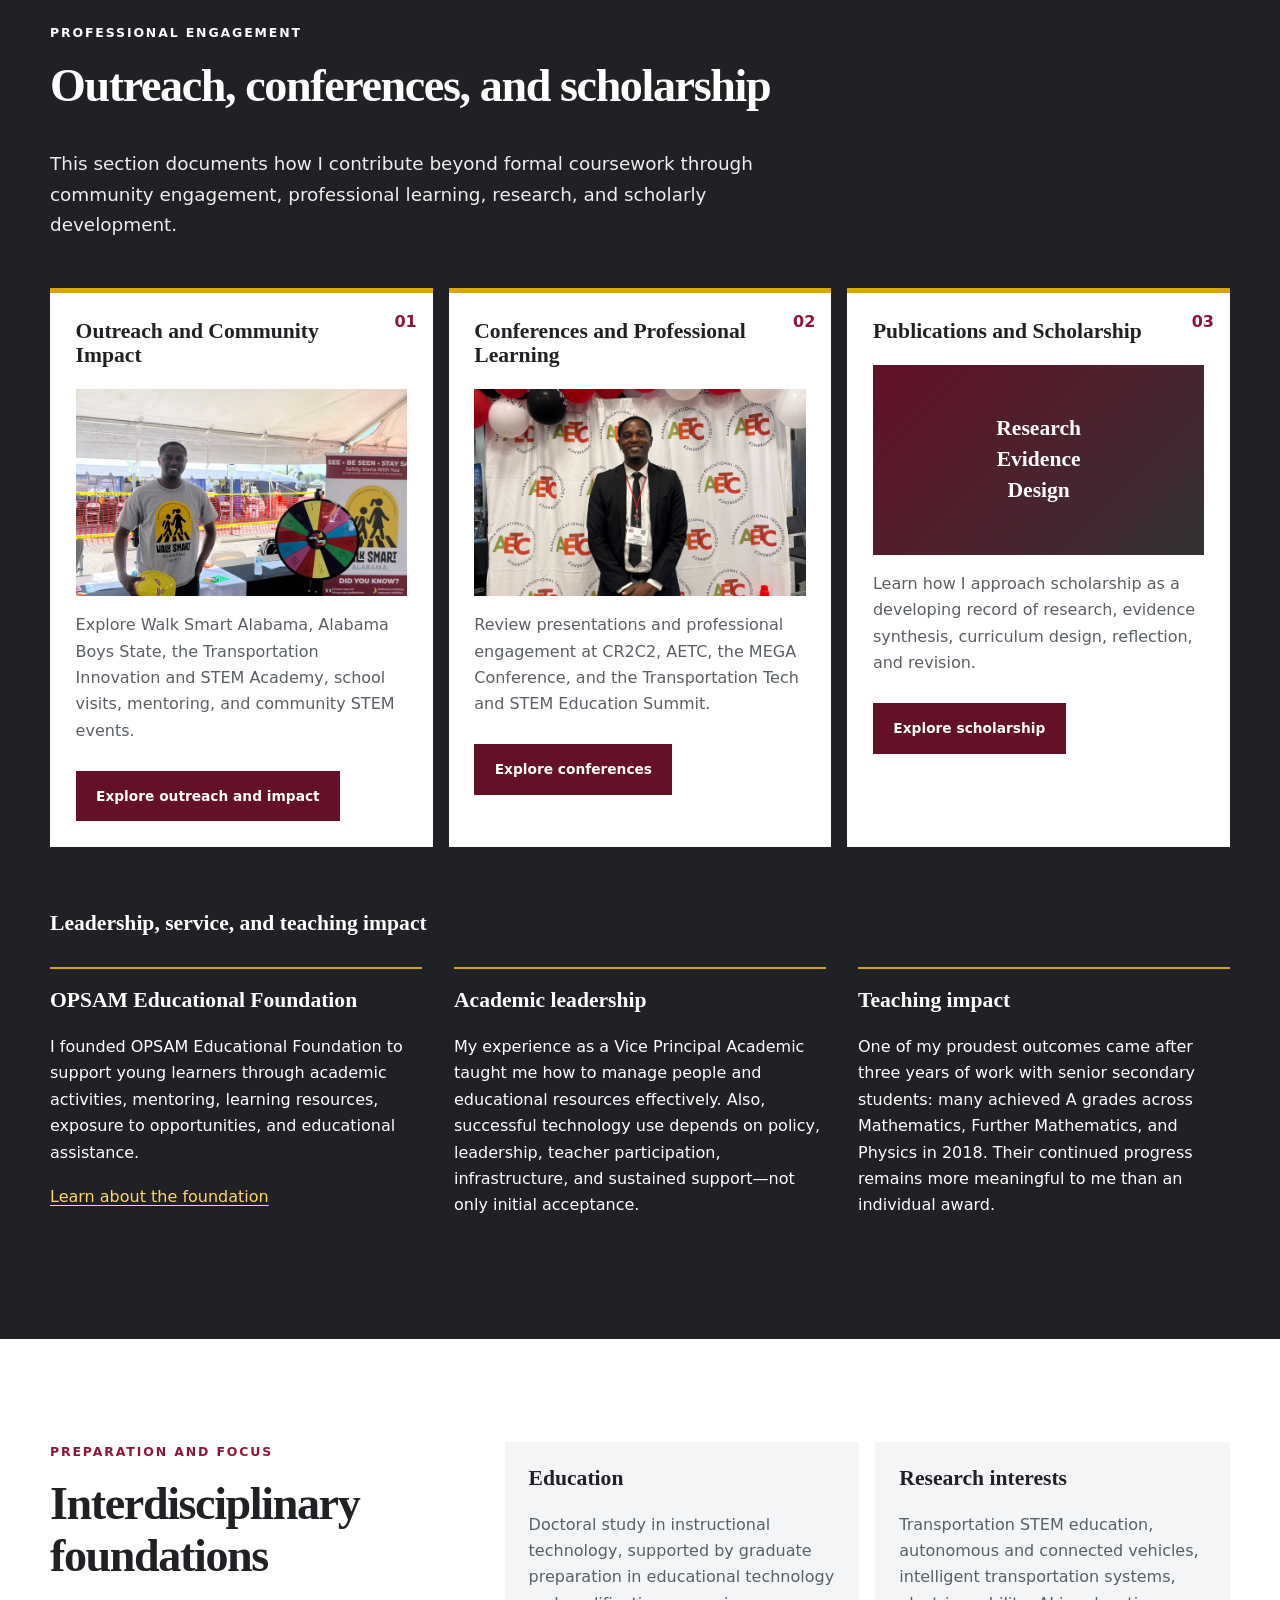
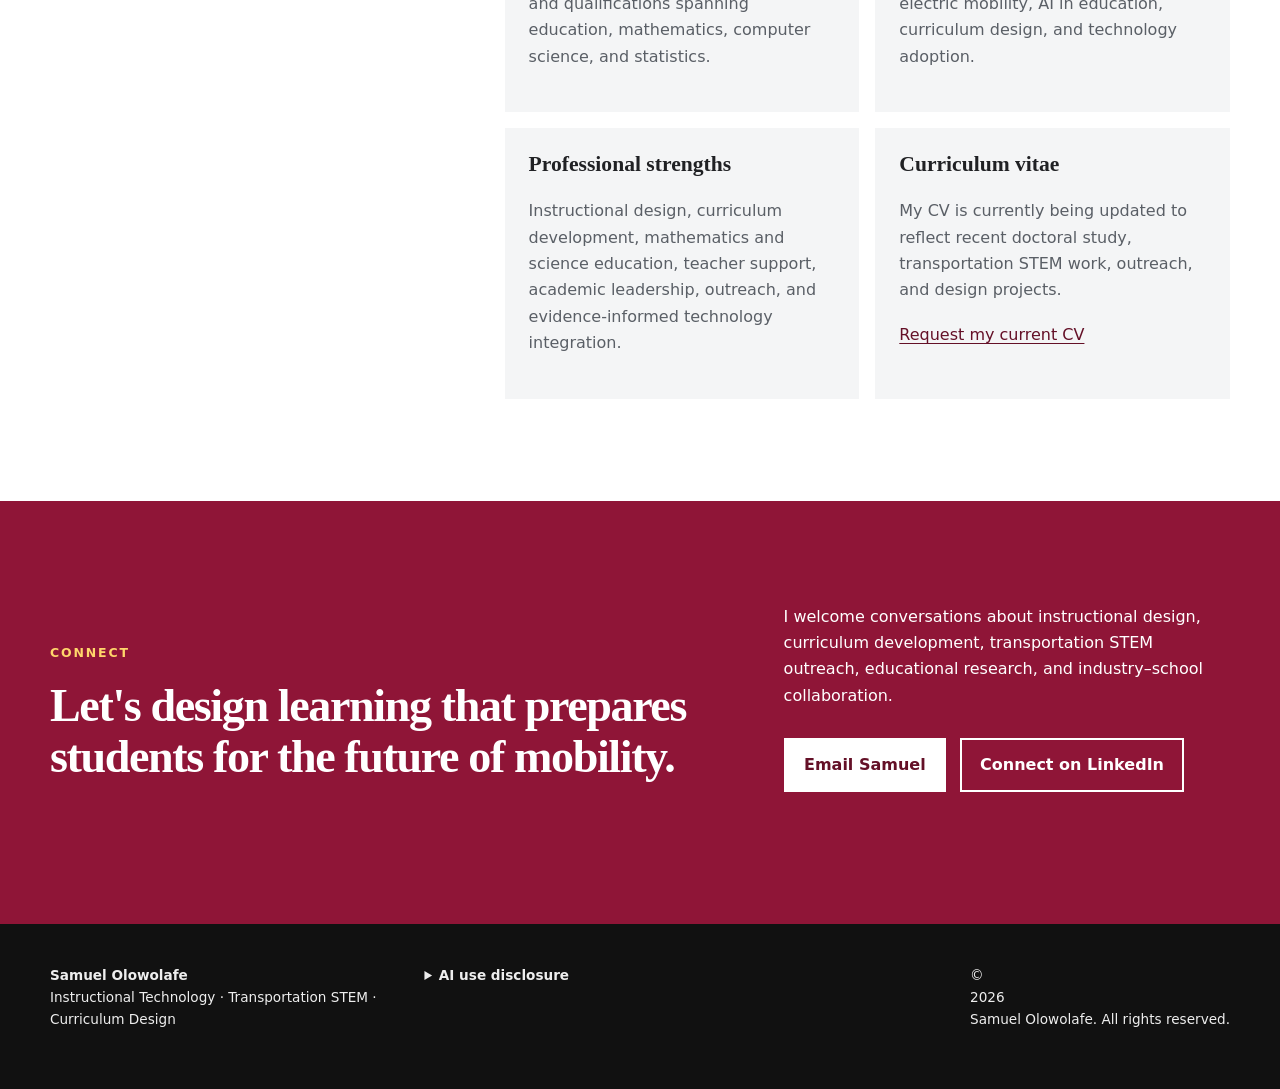
==== commit bcbea864: "Add files via upload" ====
--- a/index.html
+++ b/index.html
@@ -154,7 +154,7 @@
           <span class="engagement-number" aria-hidden="true">03</span>
           <h3>Publications and Scholarship</h3>
           <div class="scholarship-symbol" aria-hidden="true">Research<br>Evidence<br>Design</div>
-          <p>Follow my poster, evidence-review, curriculum-development, and scholarly-writing work in instructional technology and transportation STEM.</p>
+          <p>Learn how I approach scholarship as a developing record of research, evidence synthesis, curriculum design, reflection, and revision.</p>
           <a class="button engagement-link" href="engagement.html#scholarship">Explore scholarship</a>
         </article>
       </div>
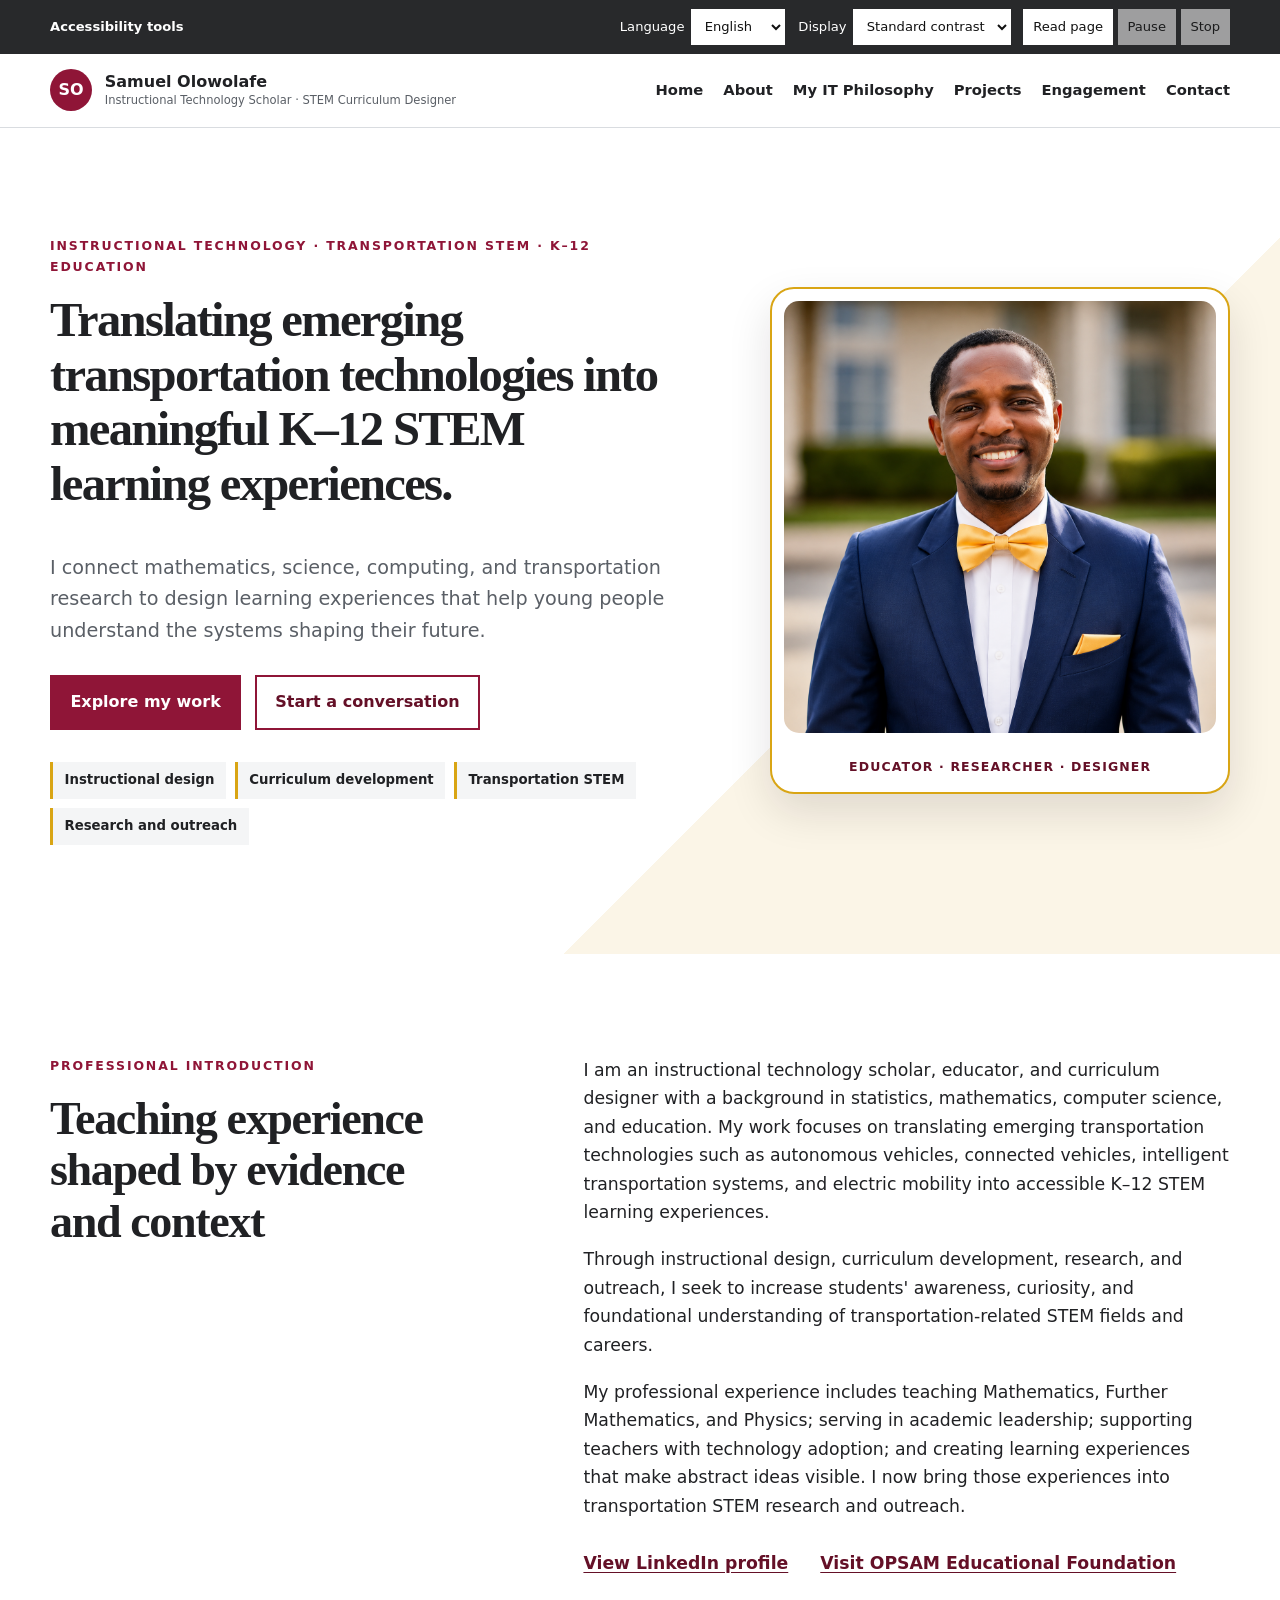
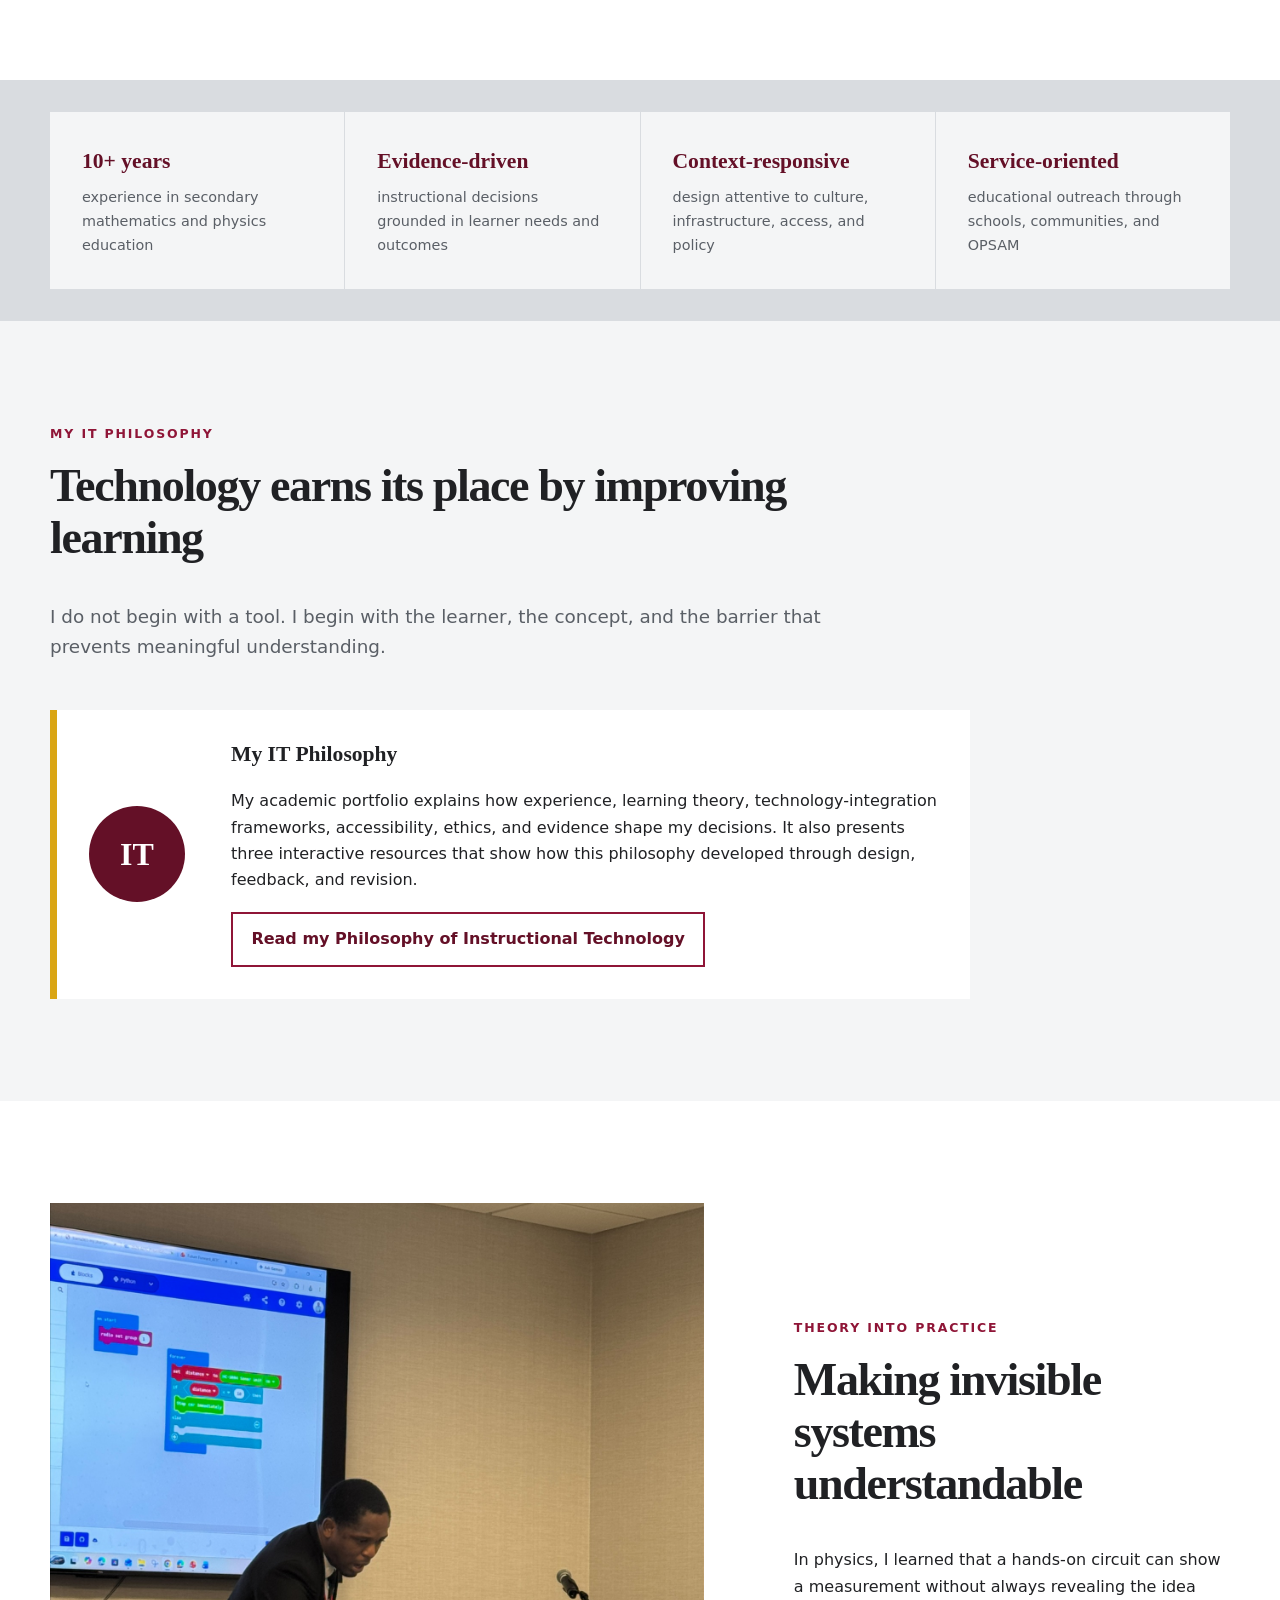
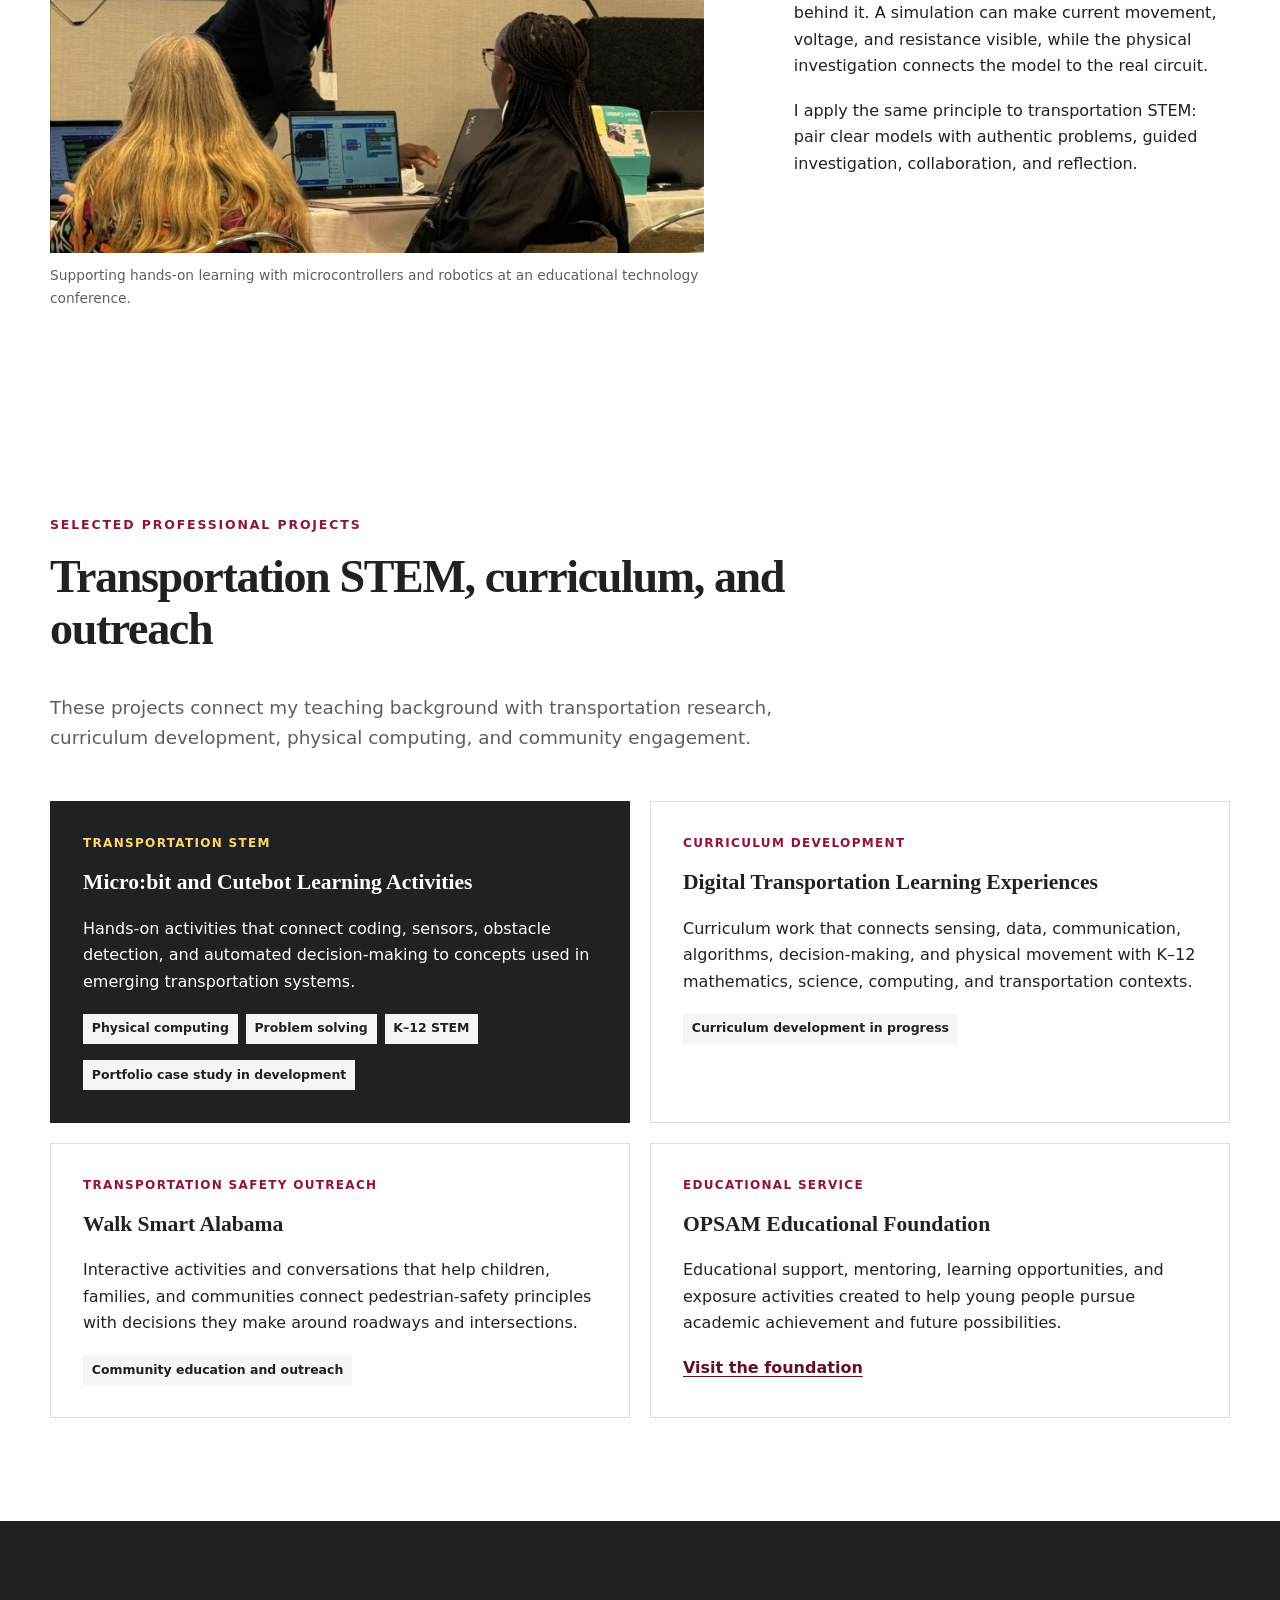
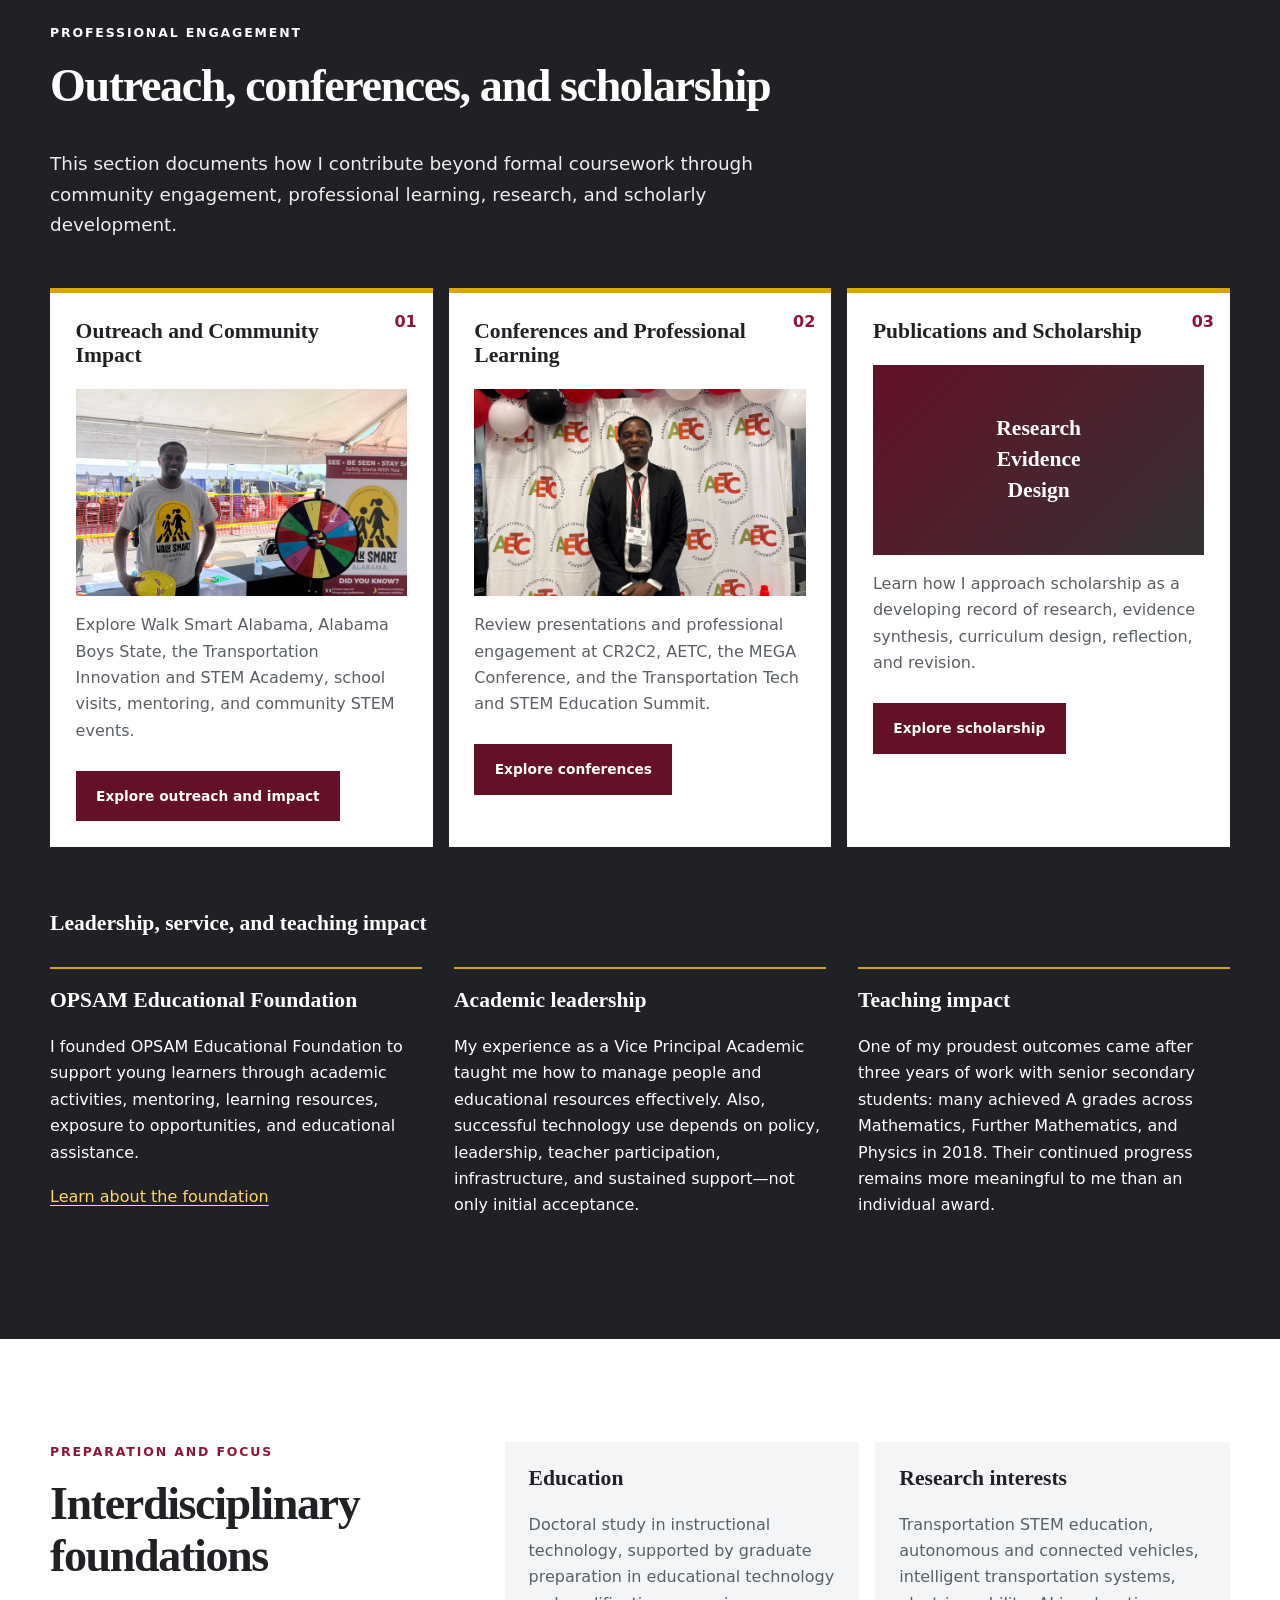
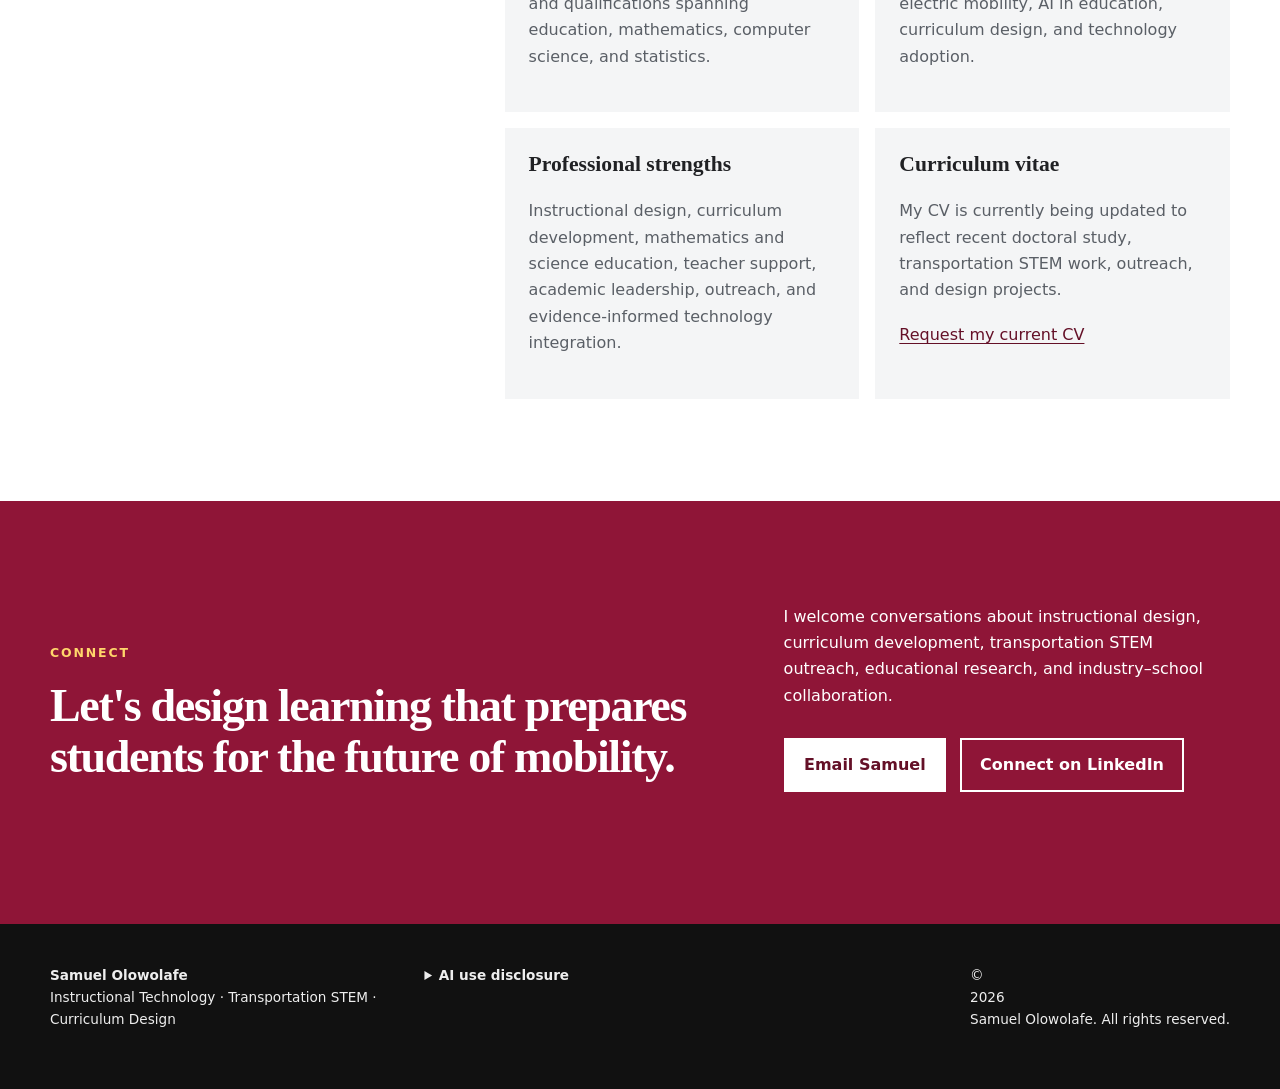
==== commit bde5a7a6: "Update index.html" ====
--- a/index.html
+++ b/index.html
@@ -87,7 +87,7 @@
       <div class="philosophy-gateway">
         <div aria-hidden="true" class="gateway-mark">IT</div>
         <div>
-          <h3>My complete philosophy and its evidence</h3>
+          <h3>My IT Philosophy</h3>
           <p>My academic portfolio explains how experience, learning theory, technology-integration frameworks, accessibility, ethics, and evidence shape my decisions. It also presents three interactive resources that show how this philosophy developed through design, feedback, and revision.</p>
           <a class="button secondary" href="https://opsam9111.github.io/IT-Philosophy/philosophy.html" target="_blank" rel="noopener">Read my Philosophy of Instructional Technology<span class="sr-only"> (opens in a new tab)</span></a>
         </div>
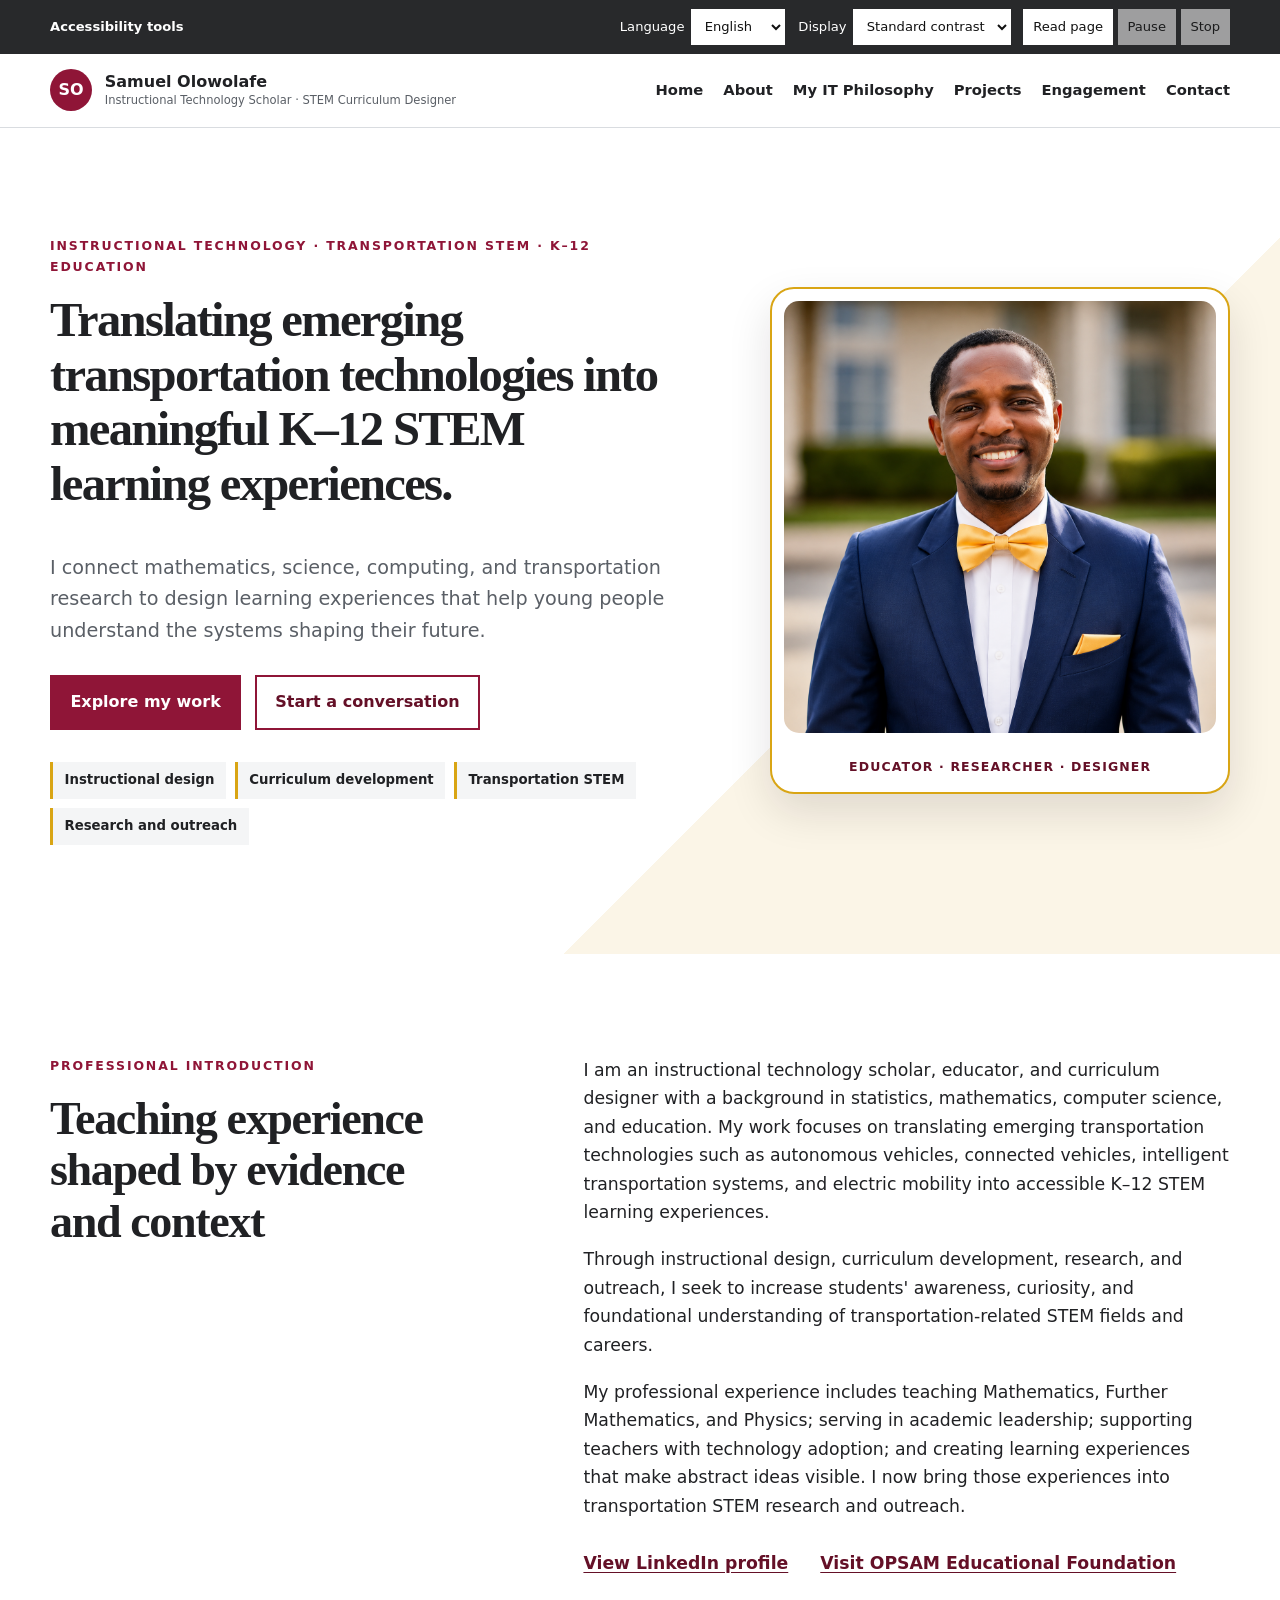
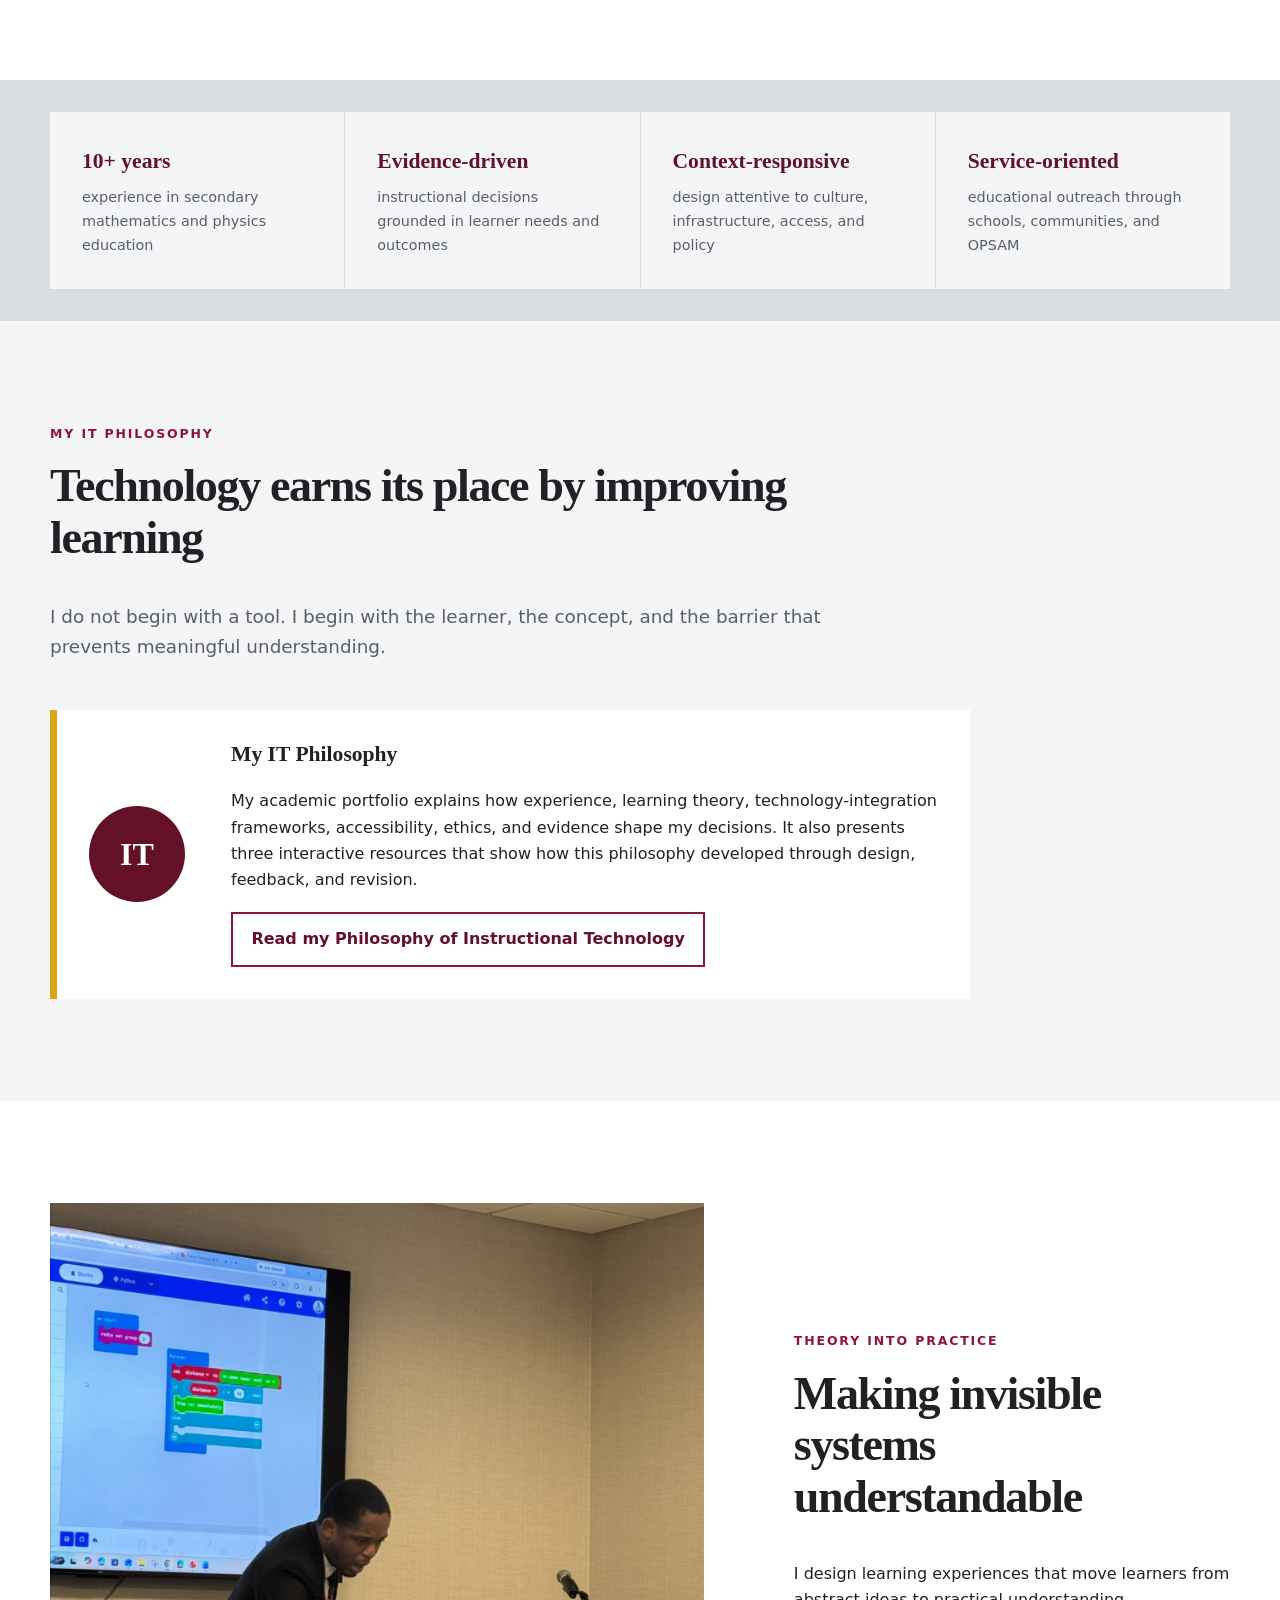
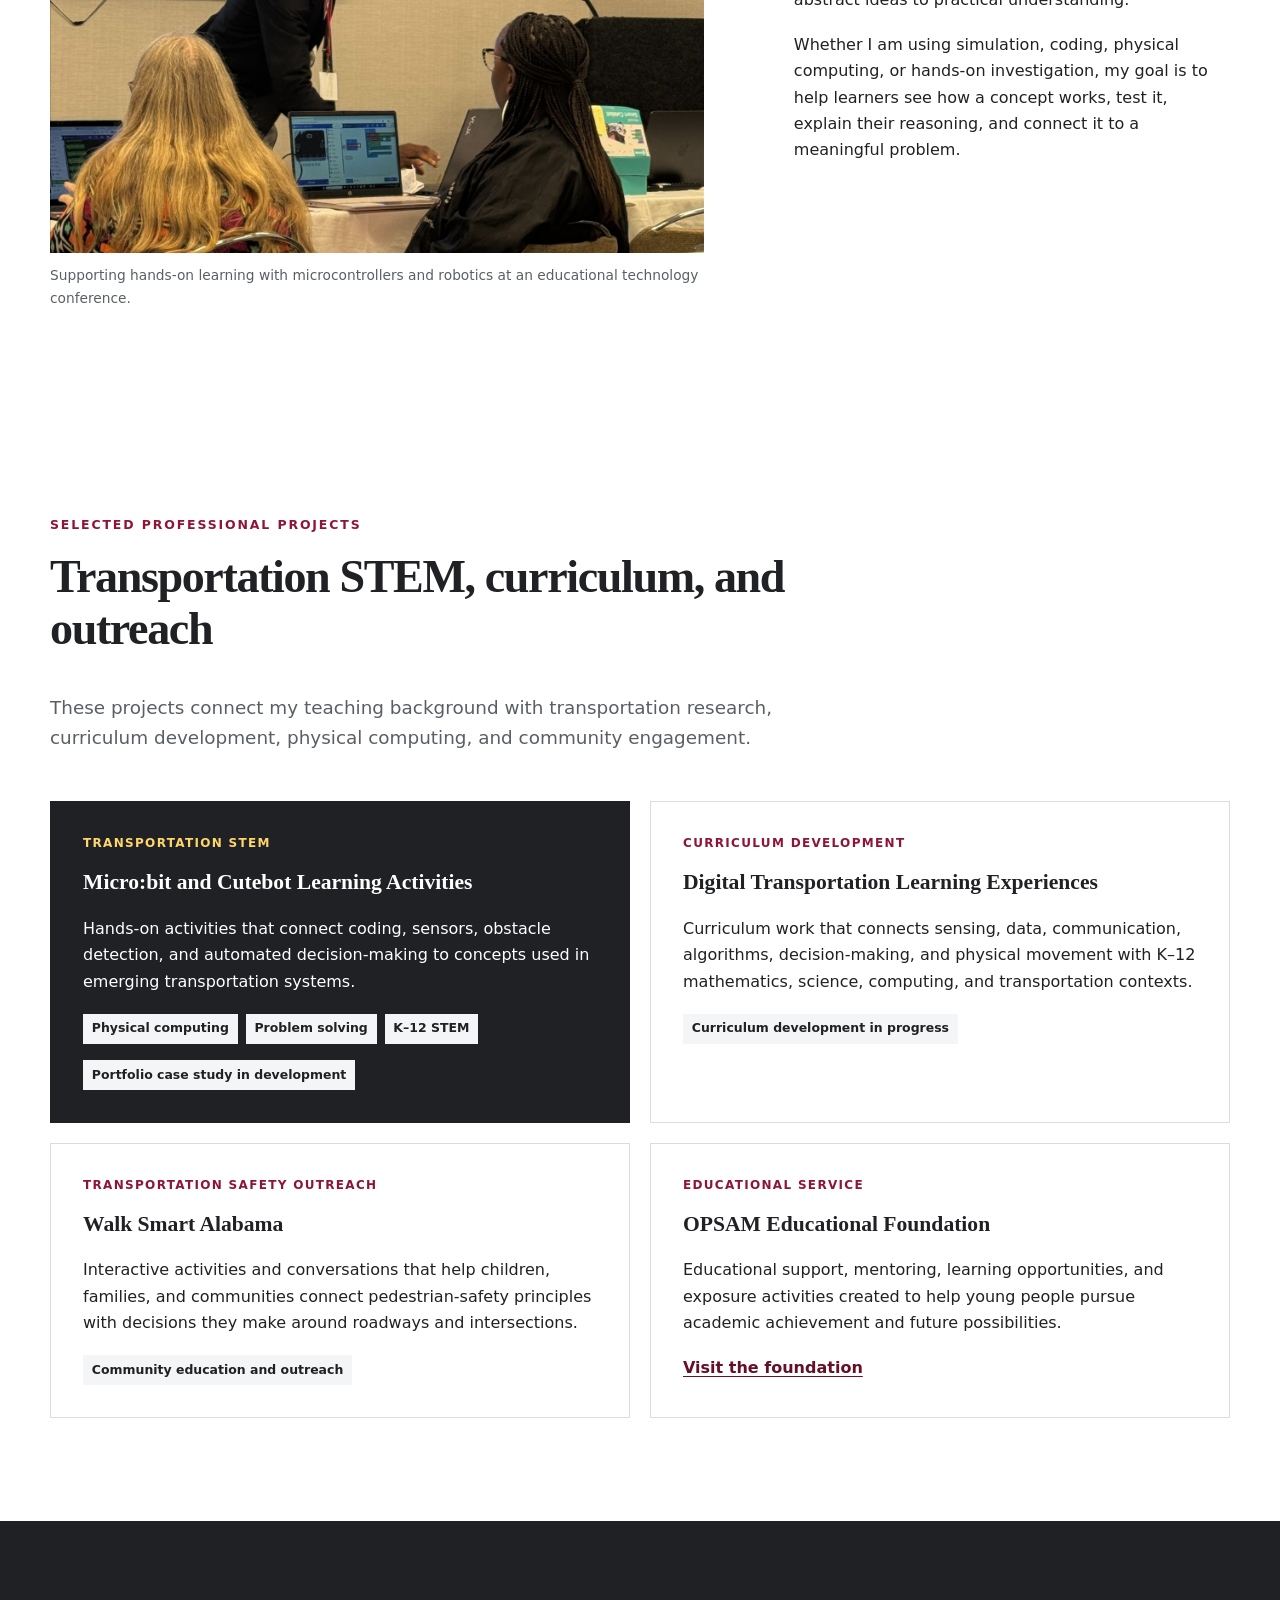
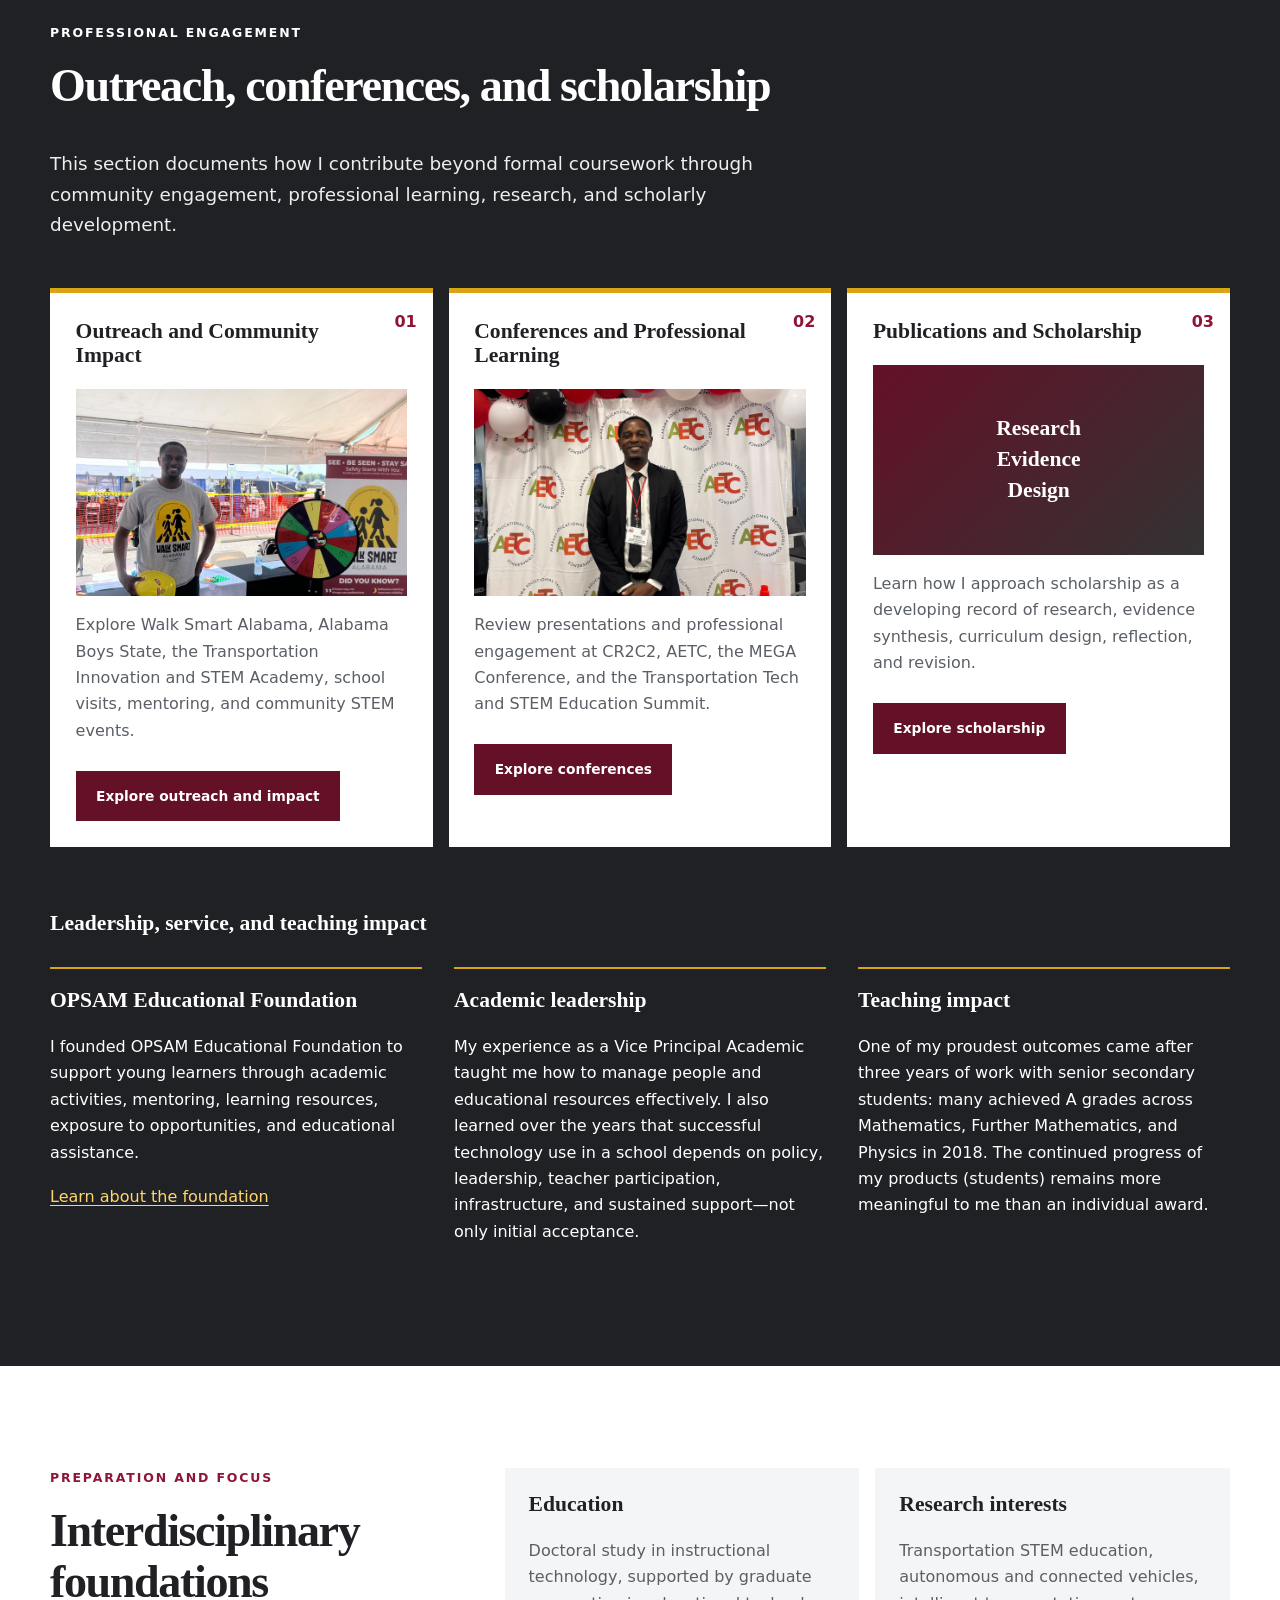
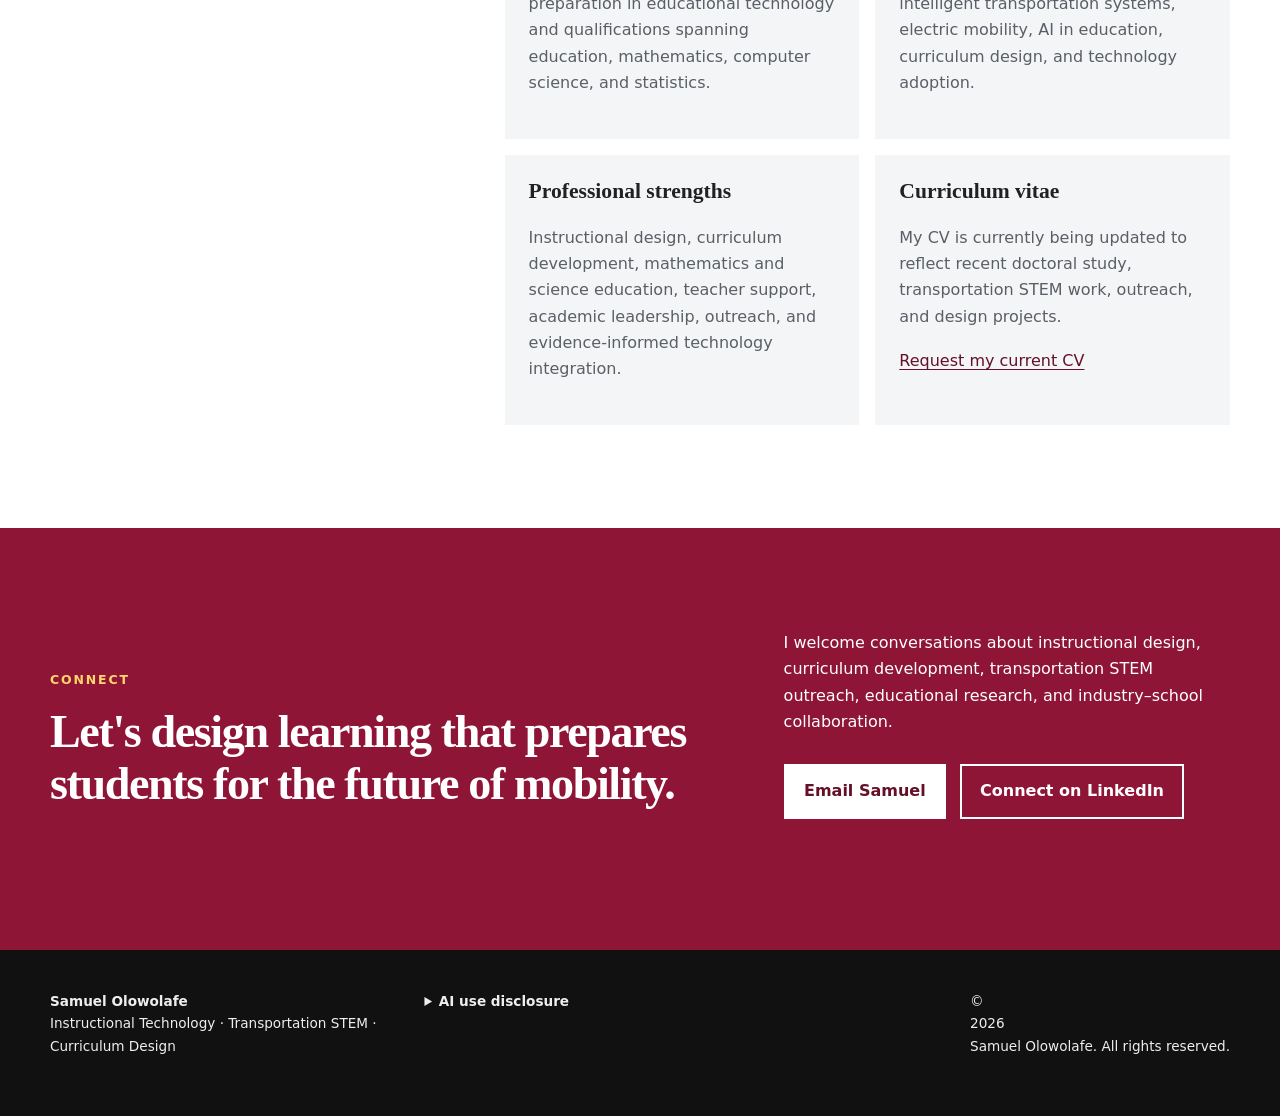
==== commit cd73129b: "Update index.html" ====
--- a/index.html
+++ b/index.html
@@ -102,8 +102,8 @@
       <div class="photo-copy">
         <p class="eyebrow">Theory into practice</p>
         <h2 id="practice-title">Making invisible systems understandable</h2>
-        <p>In physics, I learned that a hands-on circuit can show a measurement without always revealing the idea behind it. A simulation can make current movement, voltage, and resistance visible, while the physical investigation connects the model to the real circuit.</p>
-        <p>I apply the same principle to transportation STEM: pair clear models with authentic problems, guided investigation, collaboration, and reflection.</p>
+        <p>I design learning experiences that move learners from abstract ideas to practical understanding.</p>
+        <p>Whether I am using simulation, coding, physical computing, or hands-on investigation, my goal is to help learners see how a concept works, test it, explain their reasoning, and connect it to a meaningful problem.</p>
       </div>
     </section>
 
@@ -167,11 +167,11 @@
         </article>
         <article>
           <h3>Academic leadership</h3>
-          <p>My experience as a Vice Principal Academic taught me how to manage people and educational resources effectively. Also, successful technology use depends on policy, leadership, teacher participation, infrastructure, and sustained support—not only initial acceptance.</p>
+          <p>My experience as a Vice Principal Academic taught me how to manage people and educational resources effectively. I also learned over the years that successful technology use in a school depends on policy, leadership, teacher participation, infrastructure, and sustained support—not only initial acceptance.</p>
         </article>
         <article>
           <h3>Teaching impact</h3>
-          <p>One of my proudest outcomes came after three years of work with senior secondary students: many achieved A grades across Mathematics, Further Mathematics, and Physics in 2018. Their continued progress remains more meaningful to me than an individual award.</p>
+          <p>One of my proudest outcomes came after three years of work with senior secondary students: many achieved A grades across Mathematics, Further Mathematics, and Physics in 2018. The continued progress of my products (students) remains more meaningful to me than an individual award.</p>
         </article>
       </div>
     </section>
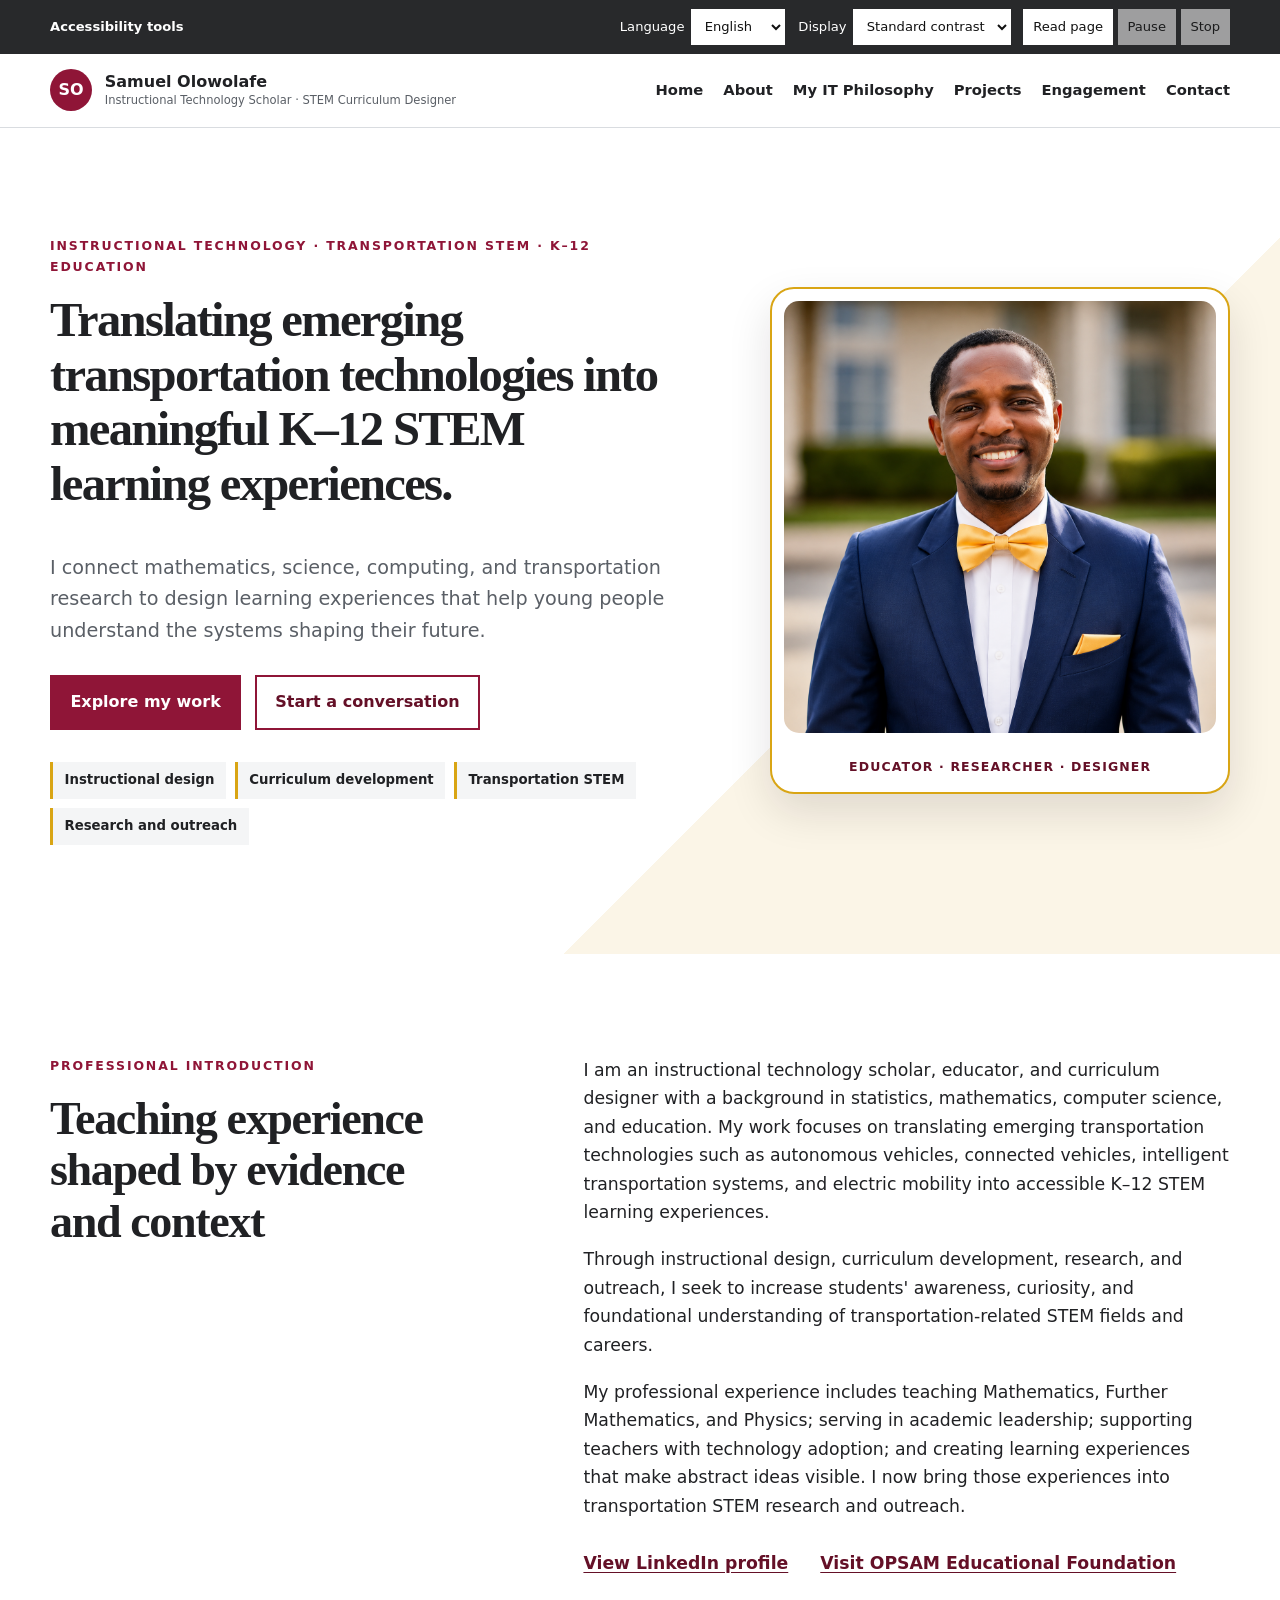
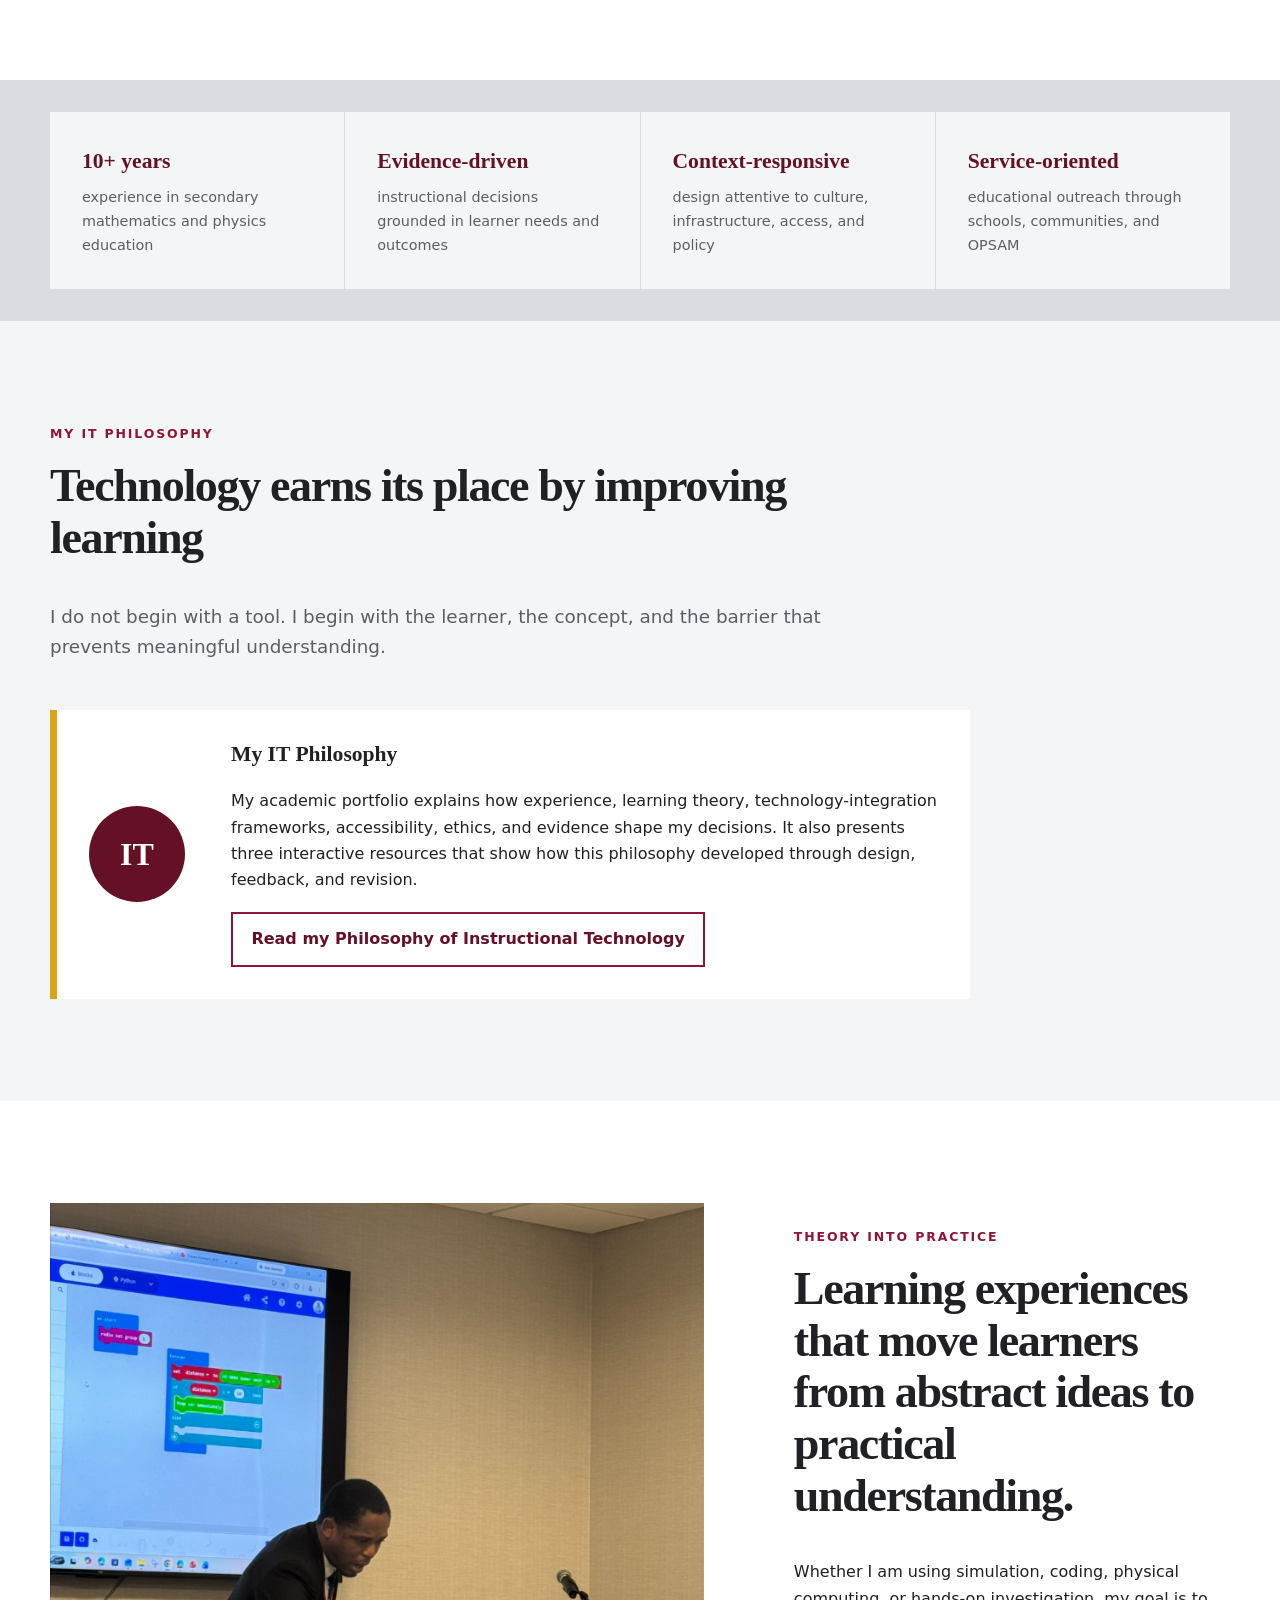
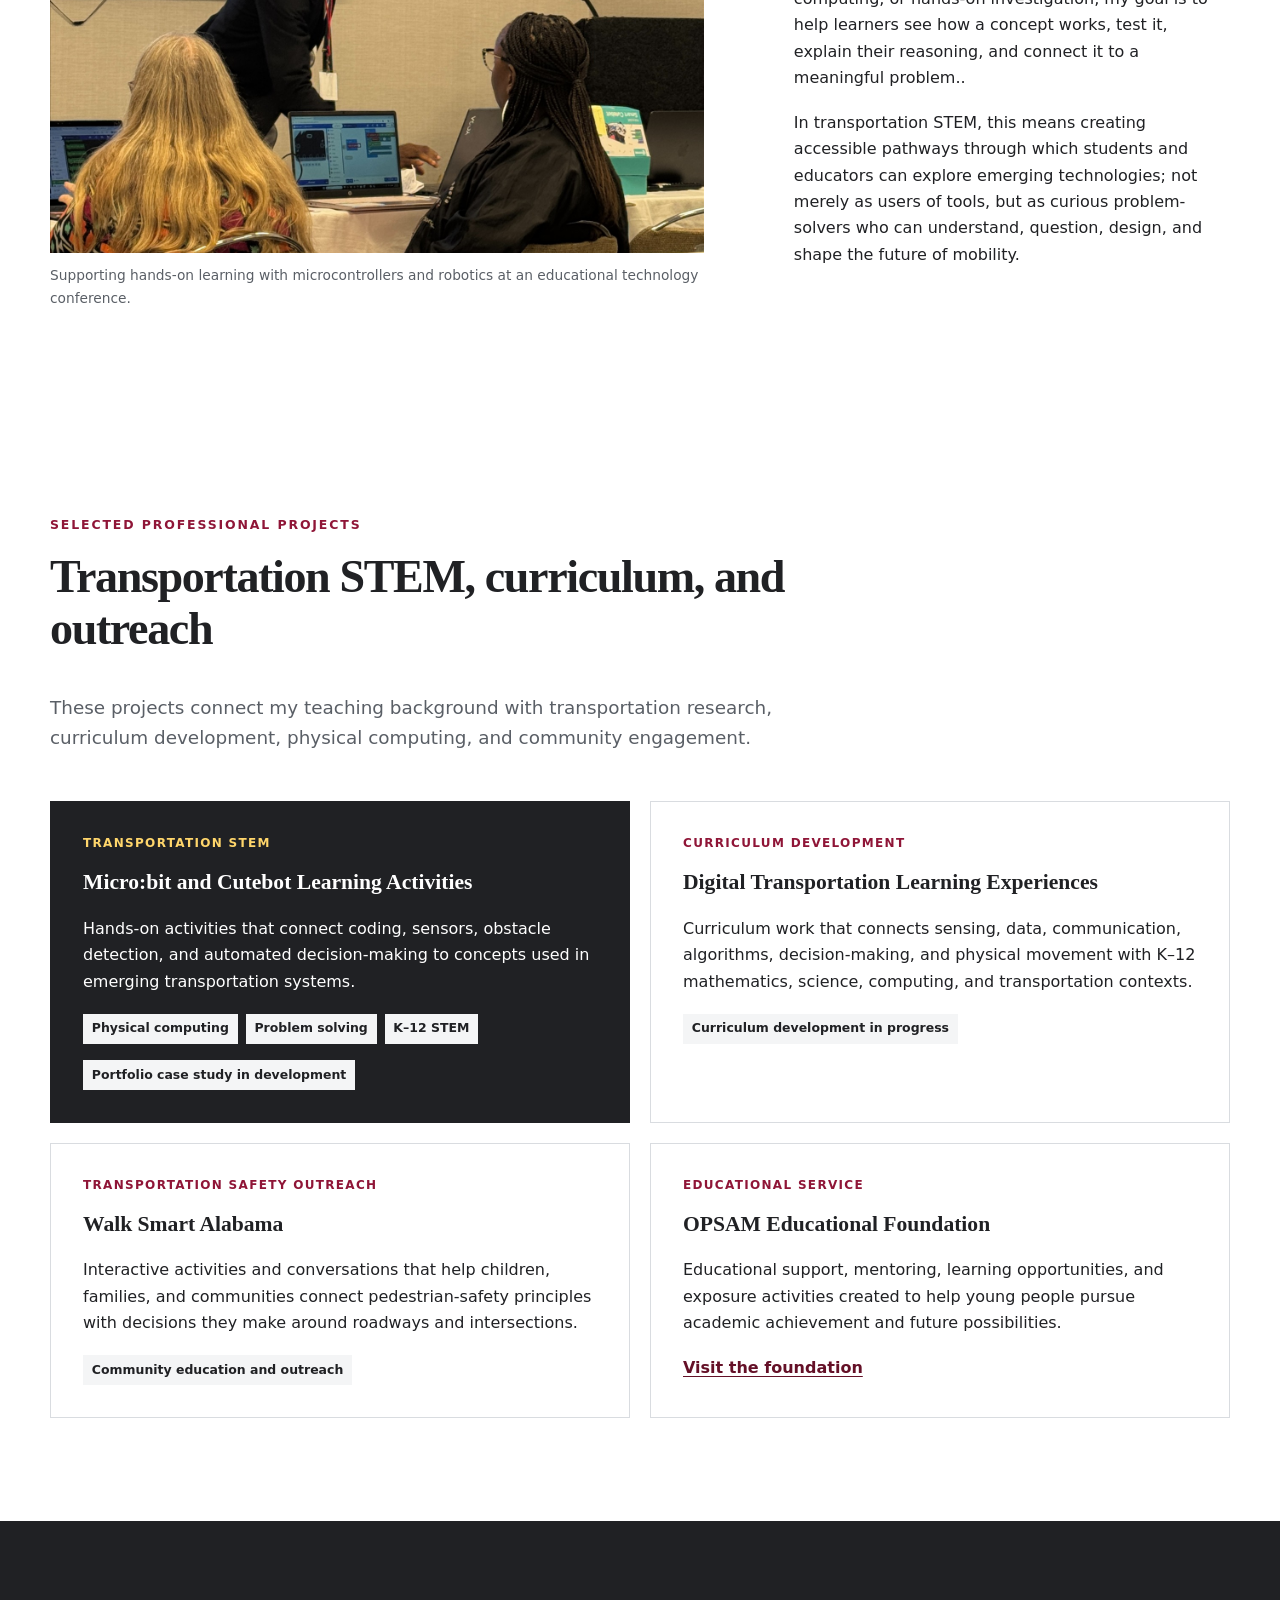
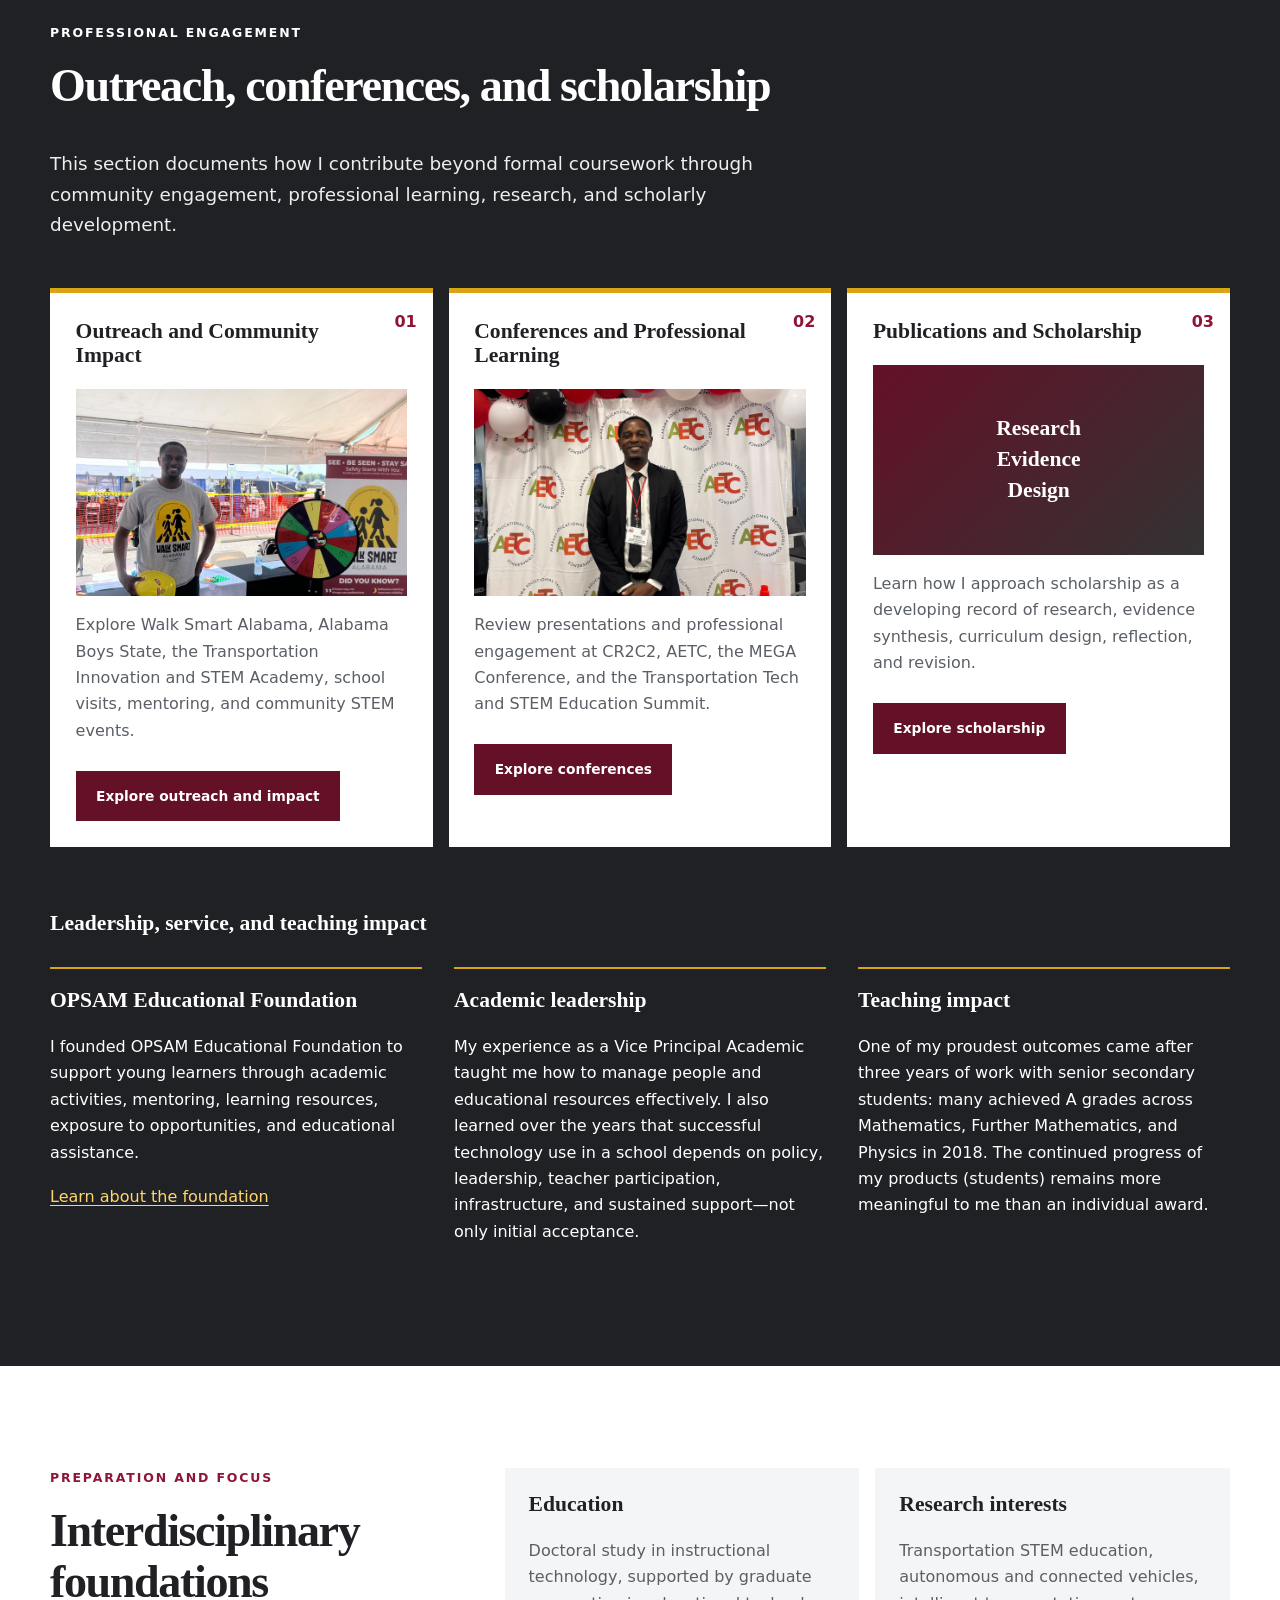
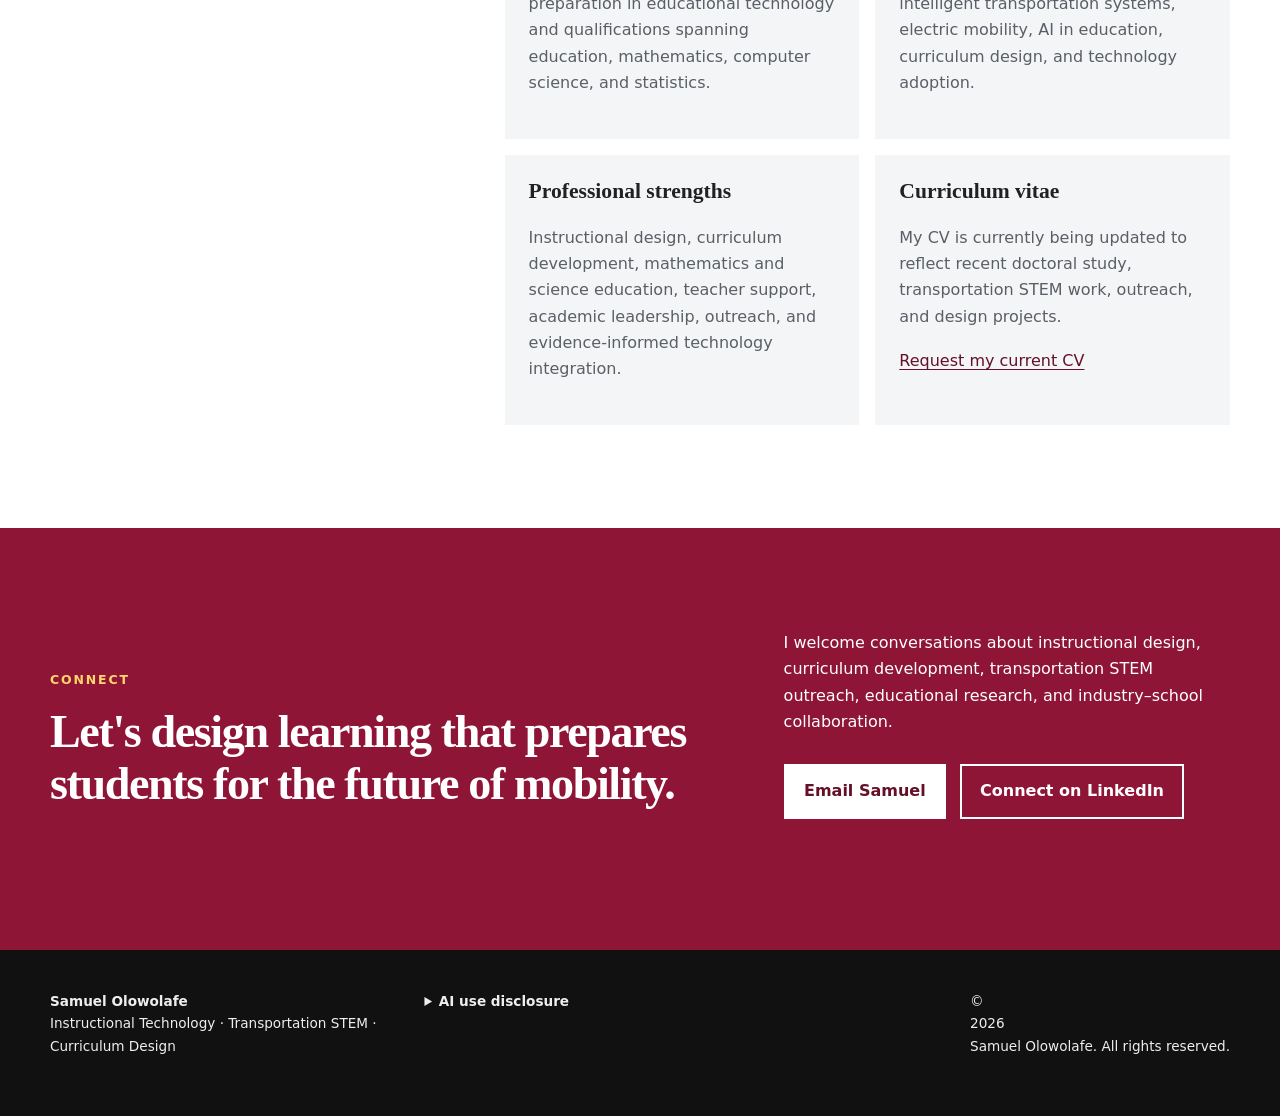
==== commit 9bbb11ef: "Update index.html" ====
--- a/index.html
+++ b/index.html
@@ -101,9 +101,9 @@
       </figure>
       <div class="photo-copy">
         <p class="eyebrow">Theory into practice</p>
-        <h2 id="practice-title">Making invisible systems understandable</h2>
-        <p>I design learning experiences that move learners from abstract ideas to practical understanding.</p>
-        <p>Whether I am using simulation, coding, physical computing, or hands-on investigation, my goal is to help learners see how a concept works, test it, explain their reasoning, and connect it to a meaningful problem.</p>
+        <h2 id="practice-title">Learning experiences that move learners from abstract ideas to practical understanding.</h2>
+        <p>Whether I am using simulation, coding, physical computing, or hands-on investigation, my goal is to help learners see how a concept works, test it, explain their reasoning, and connect it to a meaningful problem..</p>
+        <p>In transportation STEM, this means creating accessible pathways through which students and educators can explore emerging technologies; not merely as users of tools, but as curious problem-solvers who can understand, question, design, and shape the future of mobility.</p>
       </div>
     </section>
 
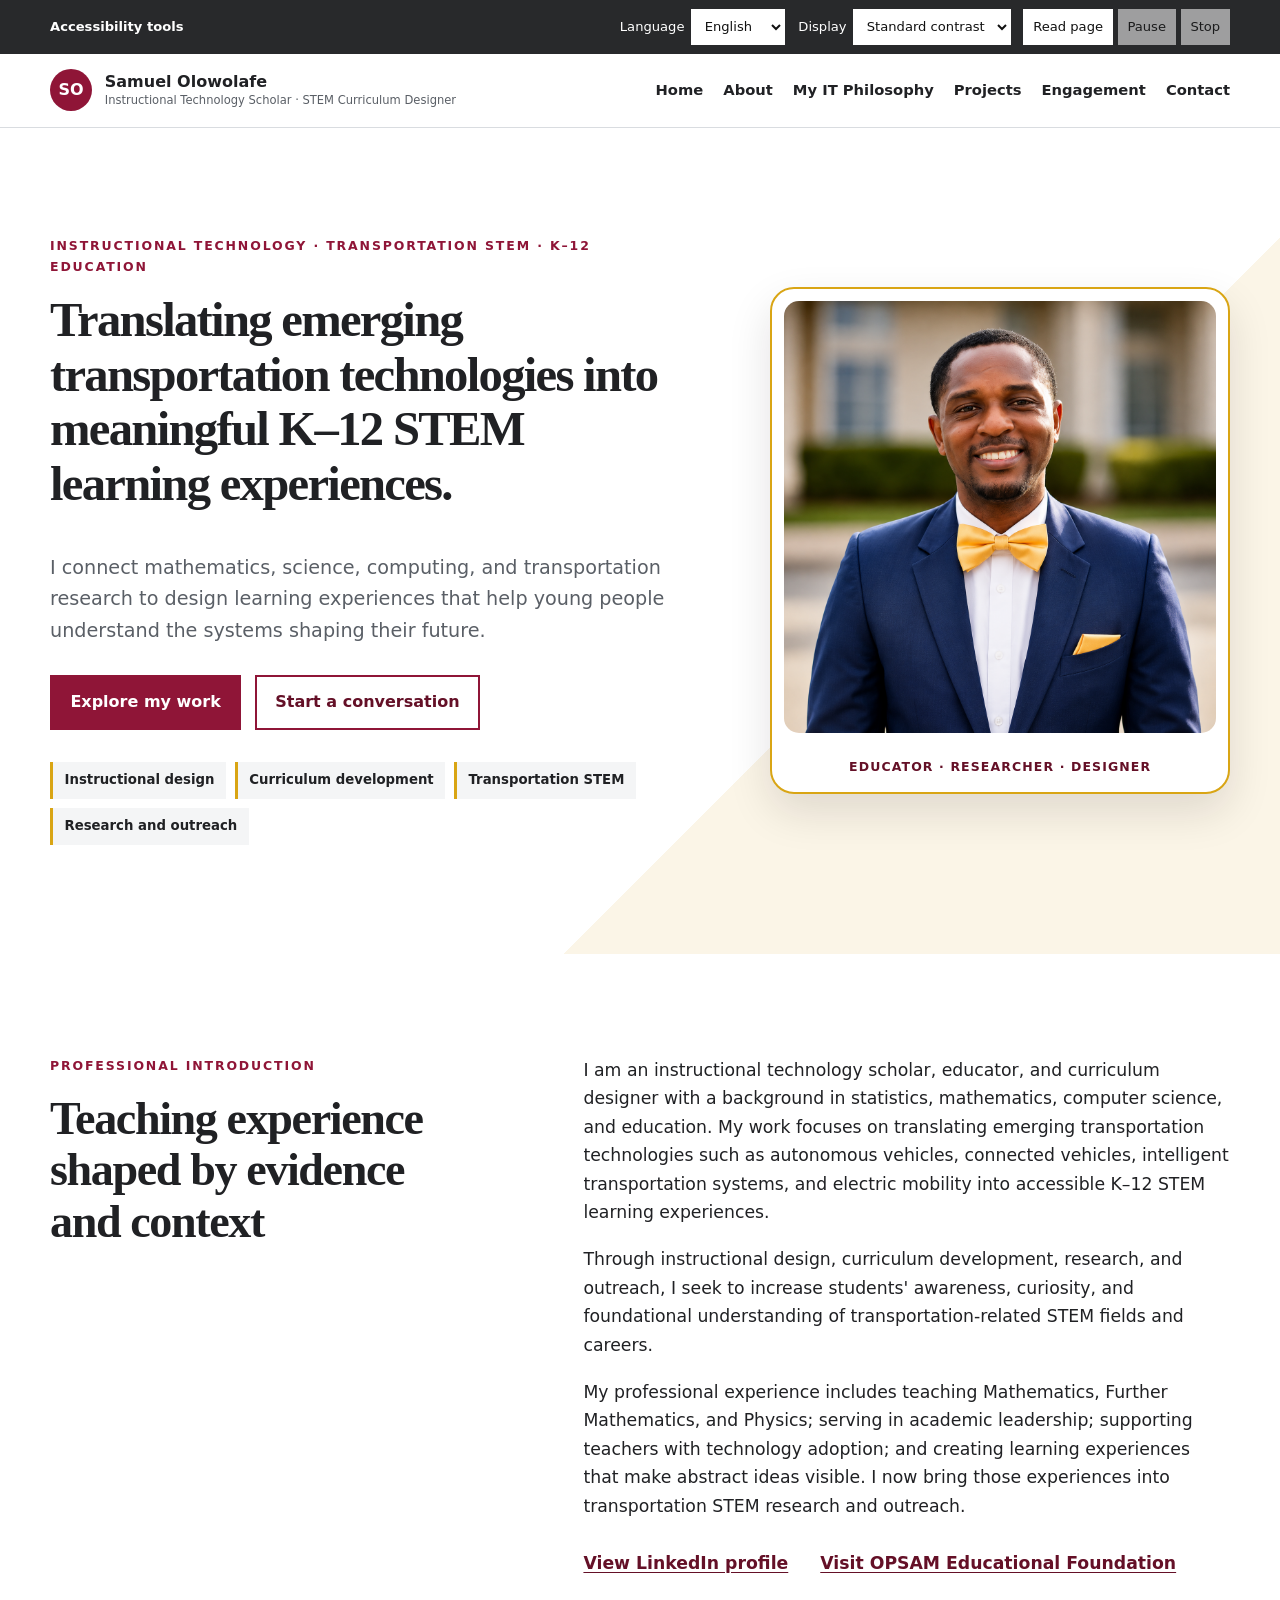
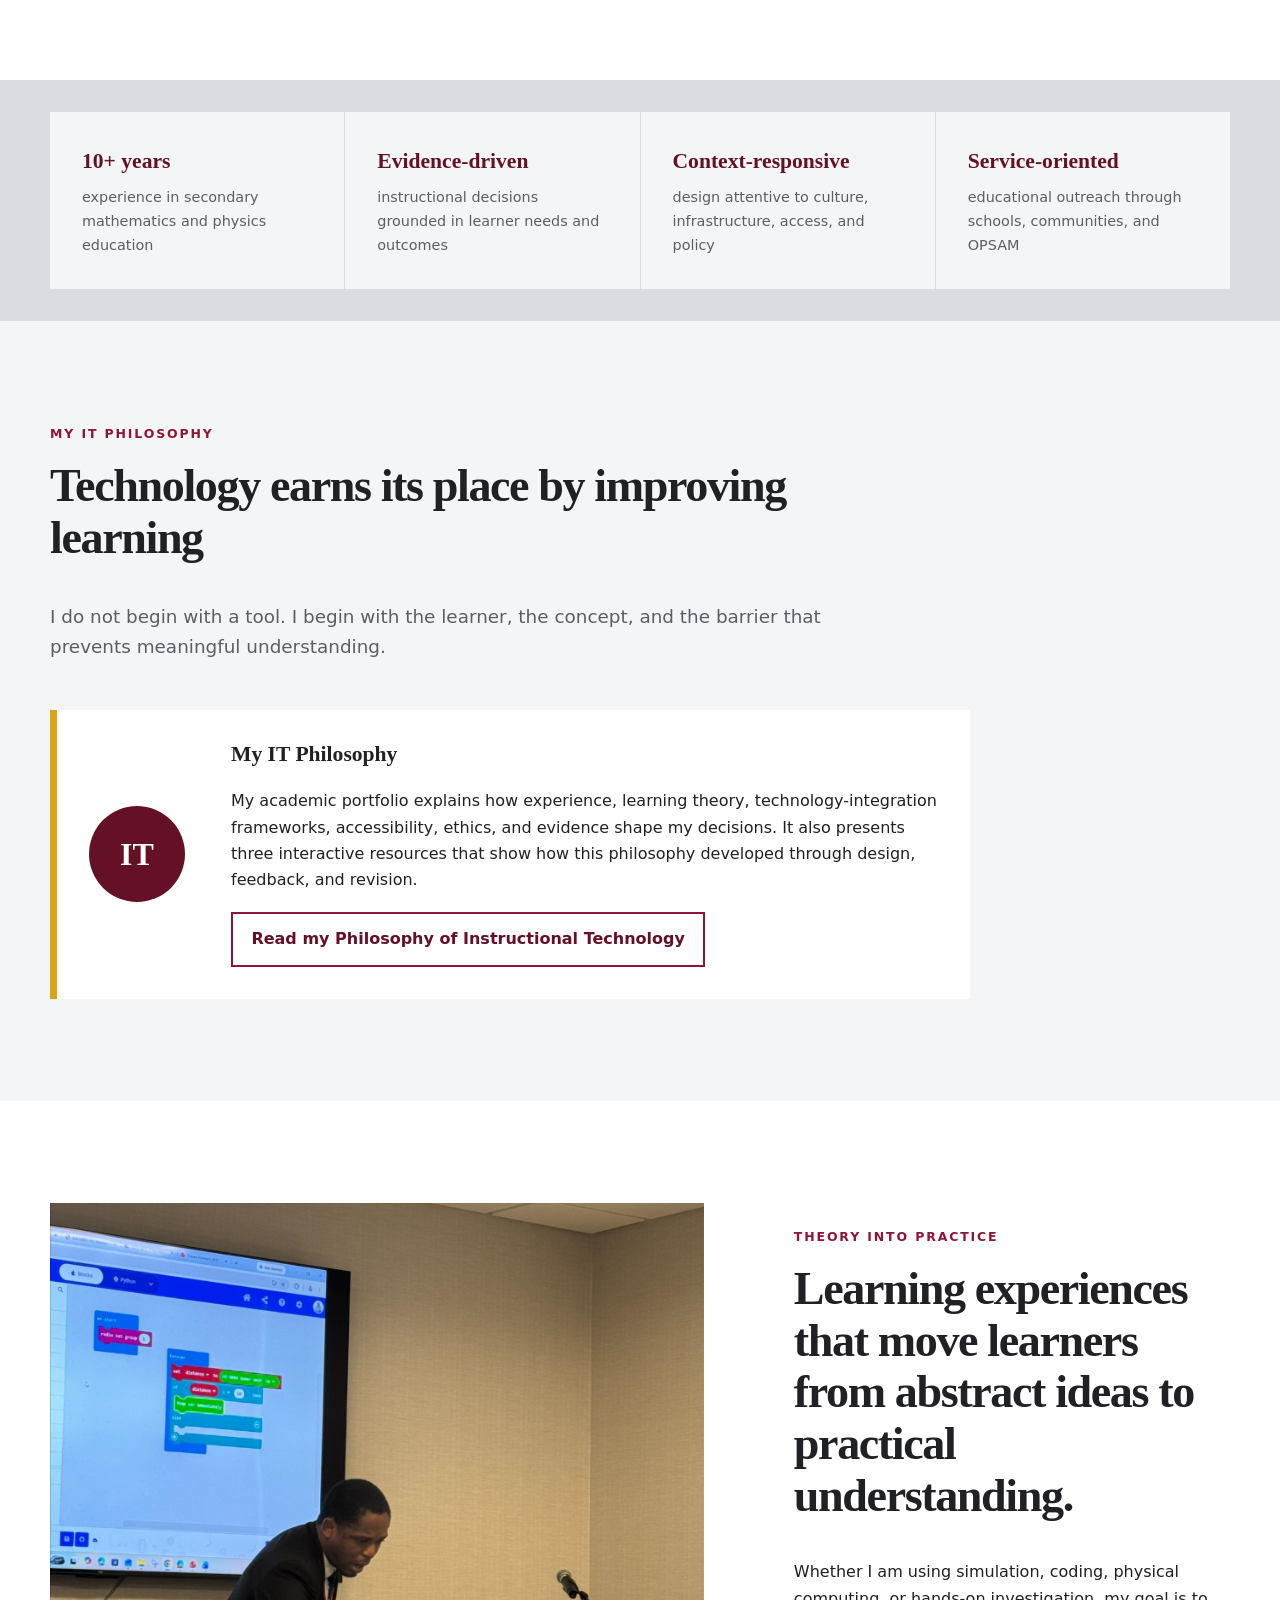
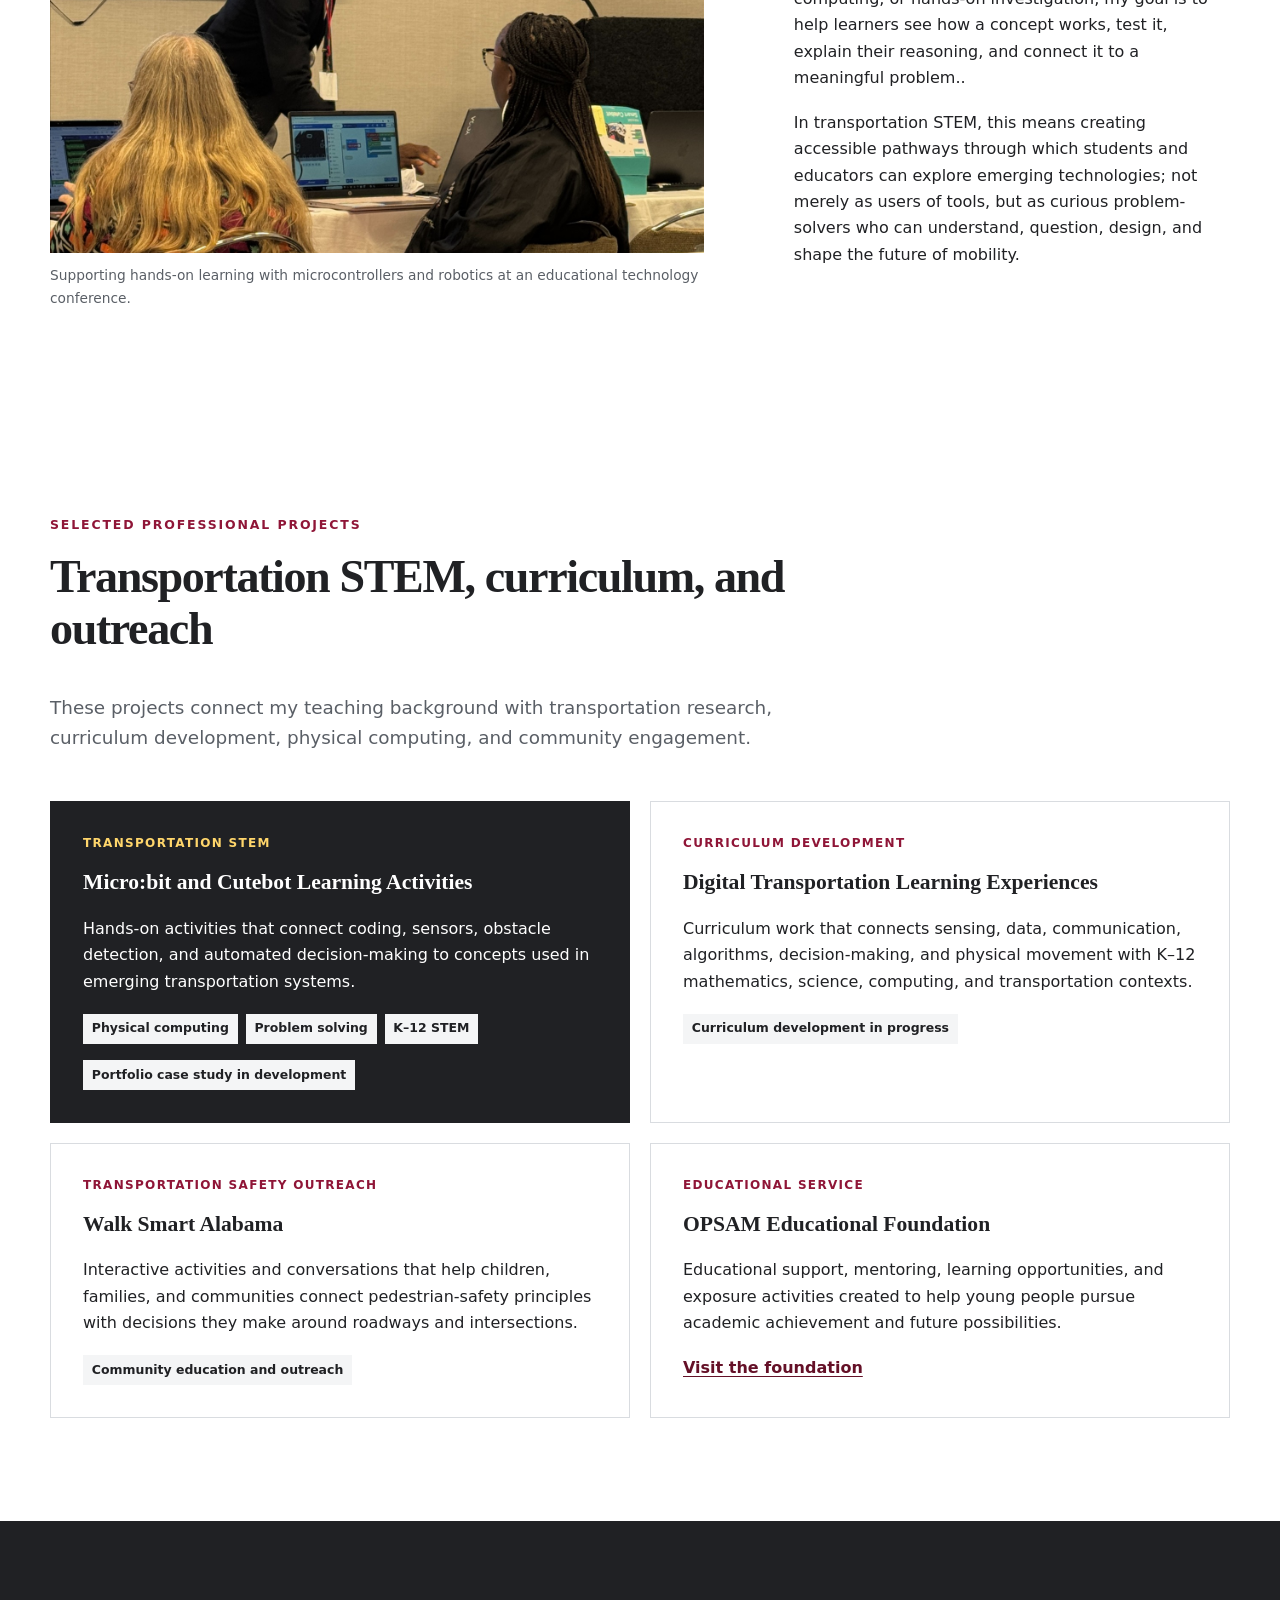
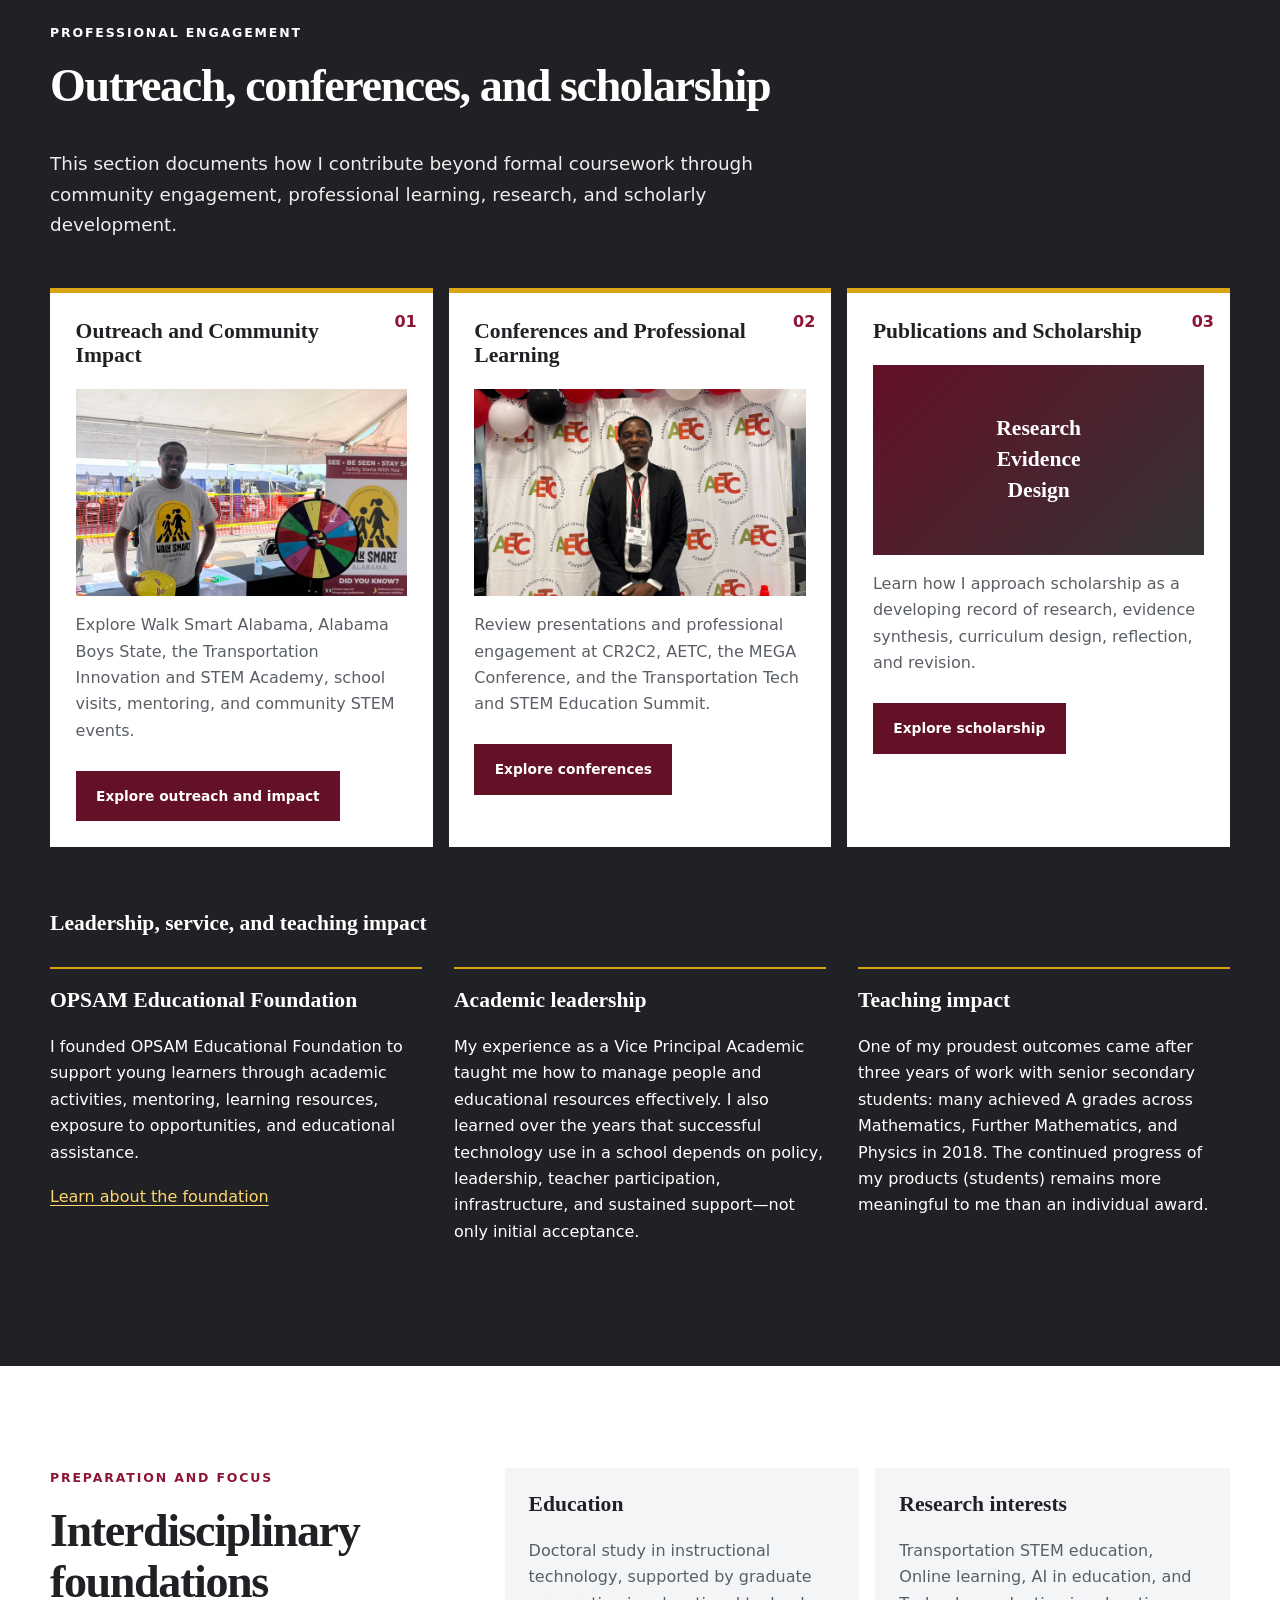
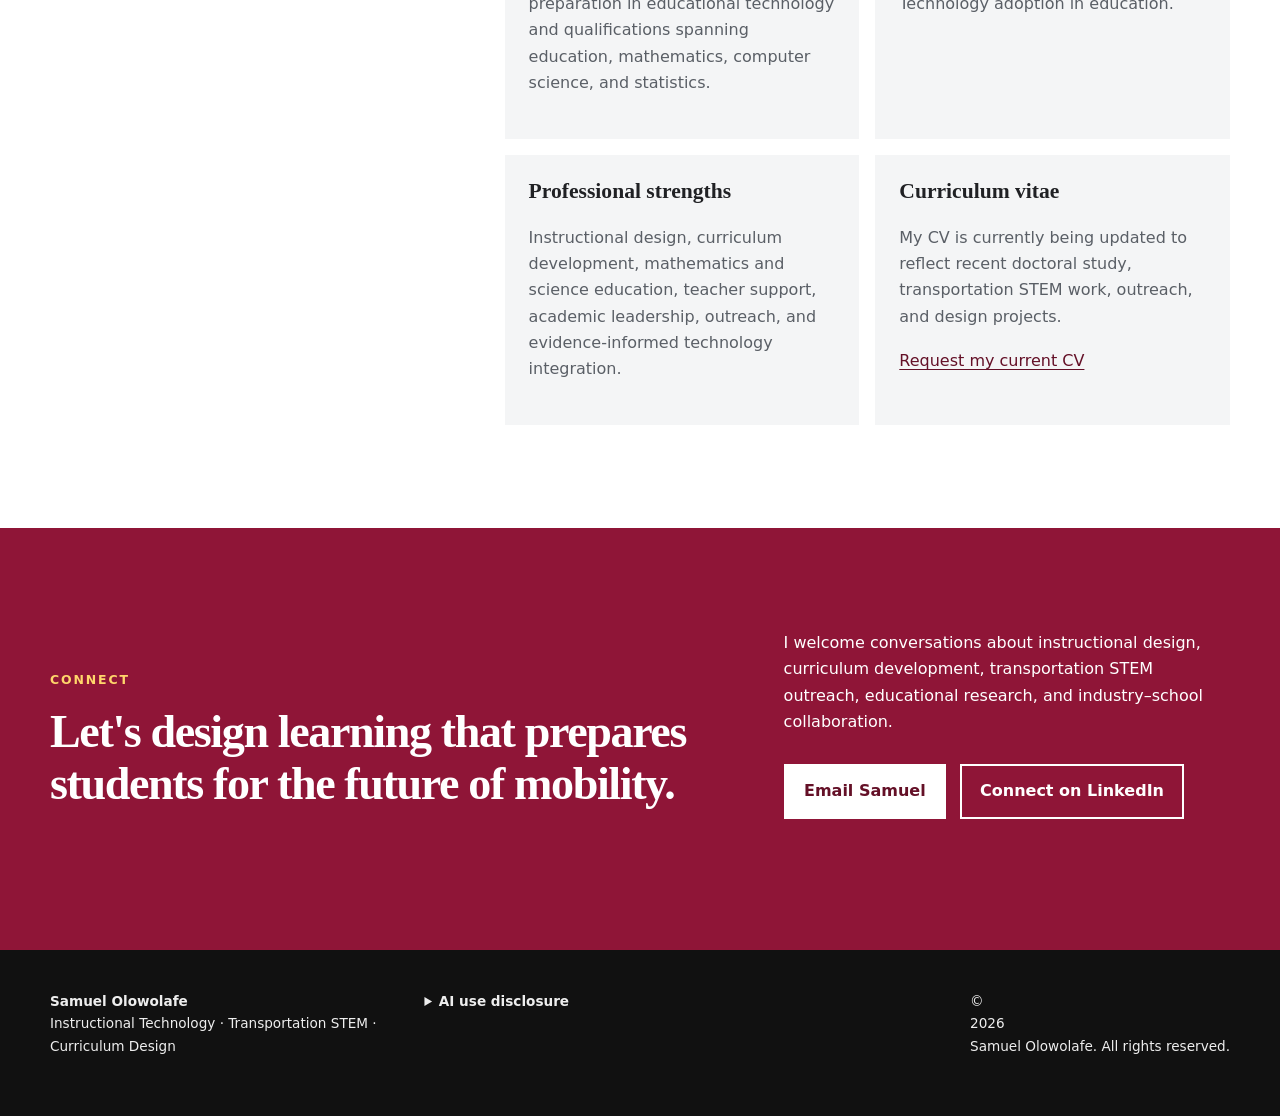
==== commit 10c2062a: "Update index.html" ====
--- a/index.html
+++ b/index.html
@@ -183,7 +183,7 @@
       </div>
       <div class="credential-grid">
         <article><h3>Education</h3><p>Doctoral study in instructional technology, supported by graduate preparation in educational technology and qualifications spanning education, mathematics, computer science, and statistics.</p></article>
-        <article><h3>Research interests</h3><p>Transportation STEM education, autonomous and connected vehicles, intelligent transportation systems, electric mobility, AI in education, curriculum design, and technology adoption.</p></article>
+        <article><h3>Research interests</h3><p>Transportation STEM education, Online learning, AI in education, and Technology adoption in education.</p></article>
         <article><h3>Professional strengths</h3><p>Instructional design, curriculum development, mathematics and science education, teacher support, academic leadership, outreach, and evidence-informed technology integration.</p></article>
         <article><h3>Curriculum vitae</h3><p>My CV is currently being updated to reflect recent doctoral study, transportation STEM work, outreach, and design projects.</p><a href="mailto:profopsam911@gmail.com?subject=Request%20for%20current%20CV">Request my current CV</a></article>
       </div>
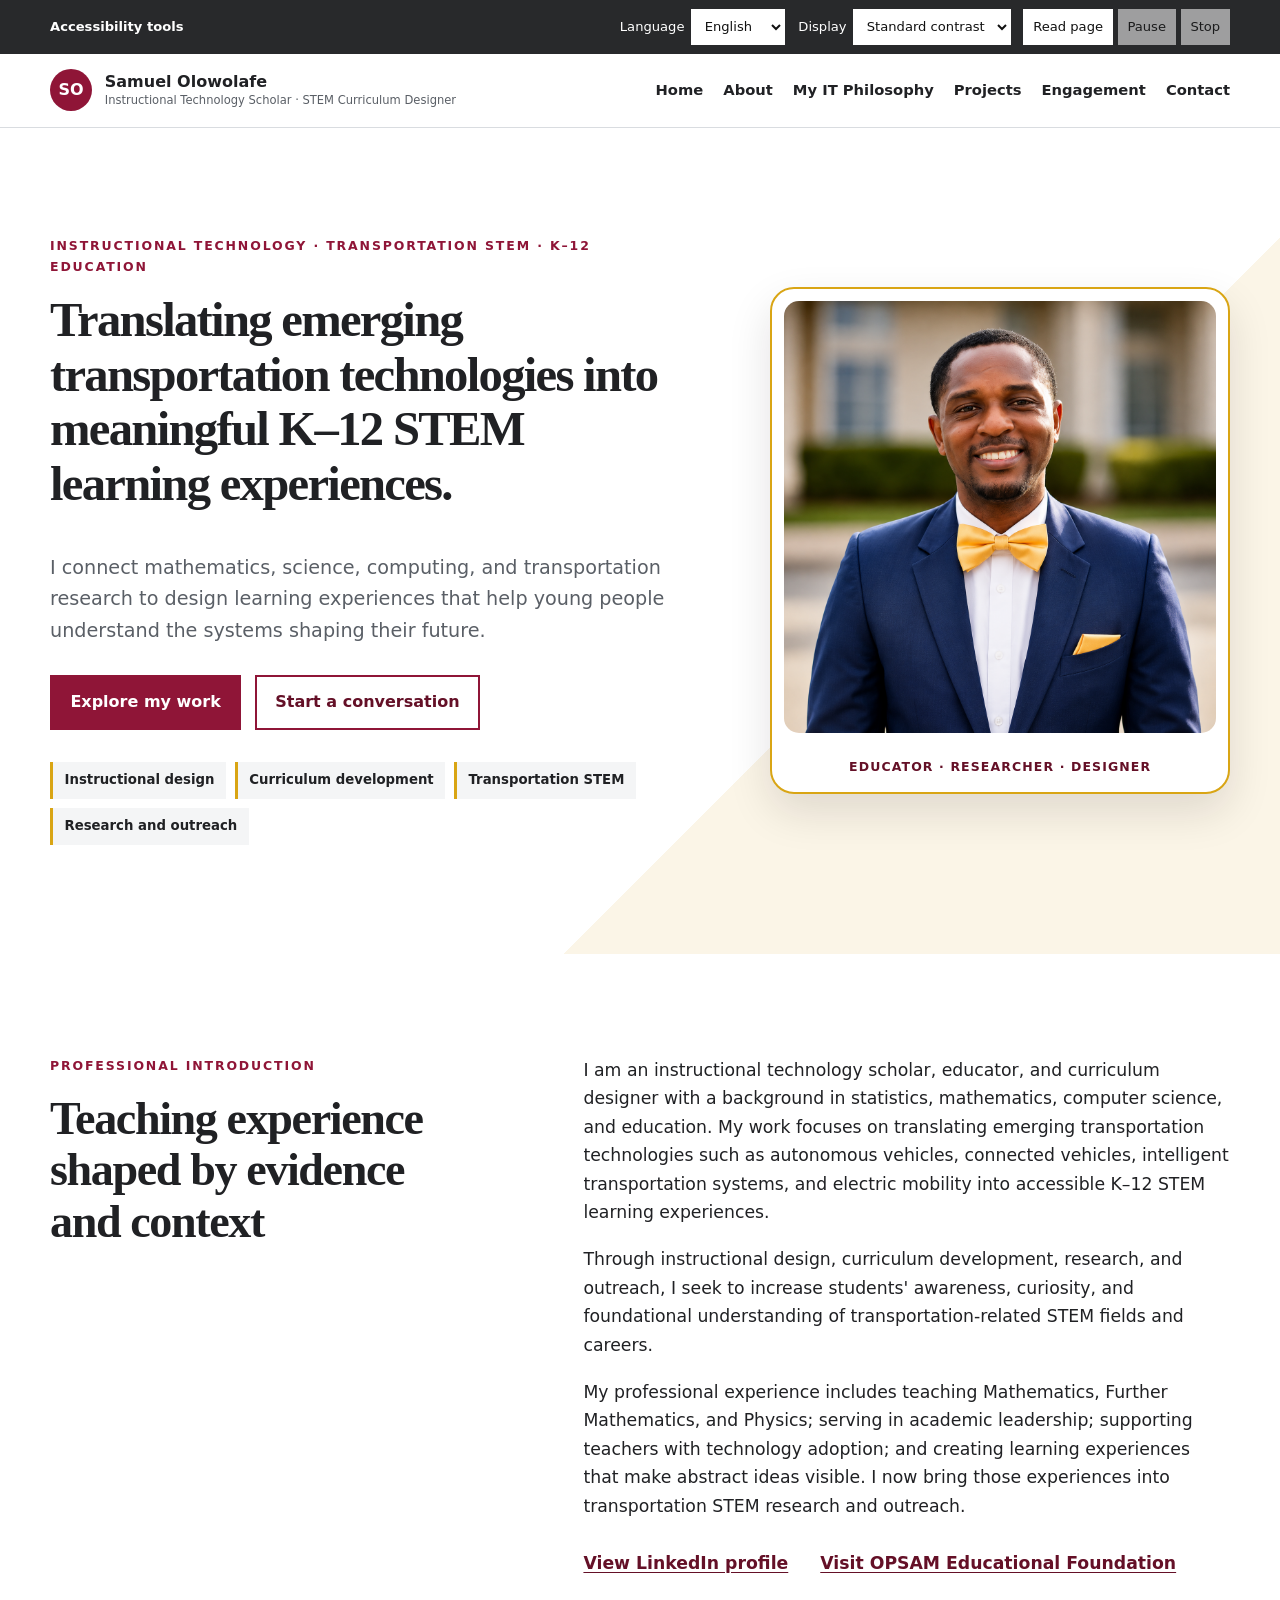
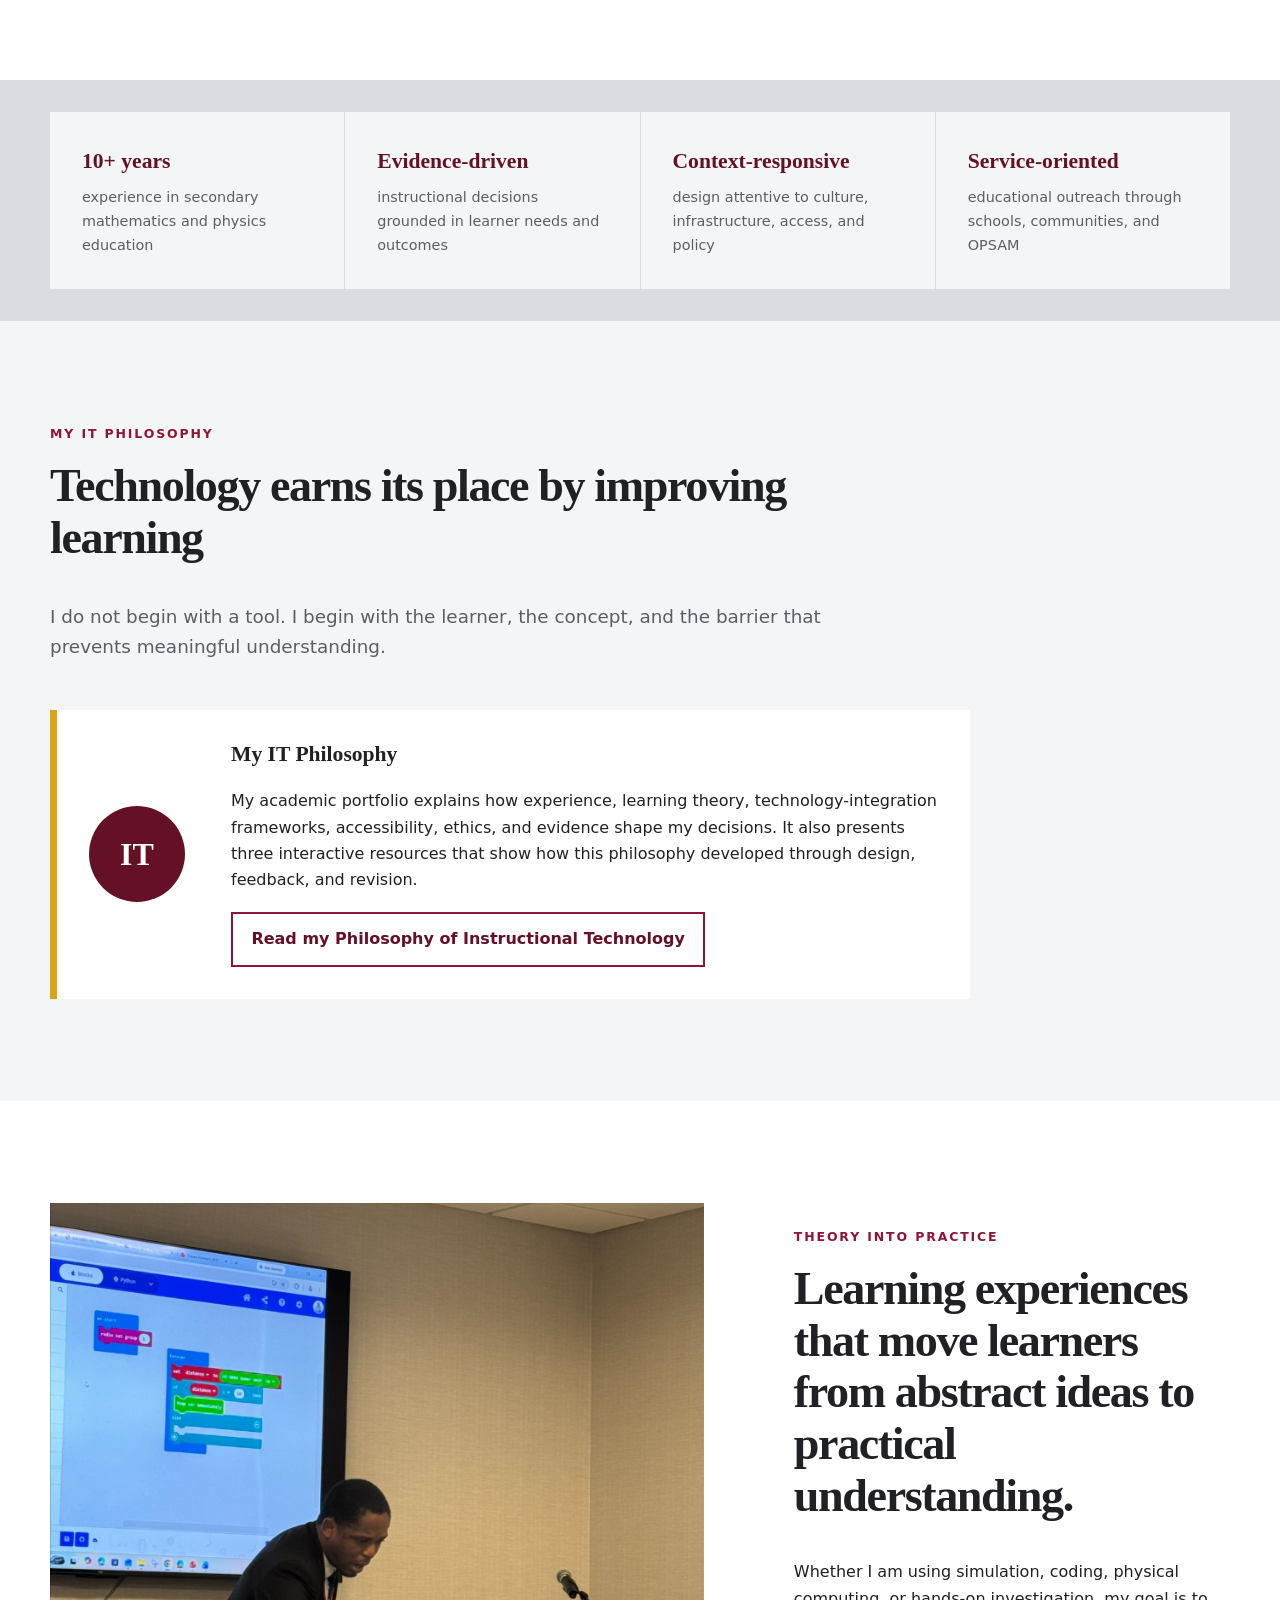
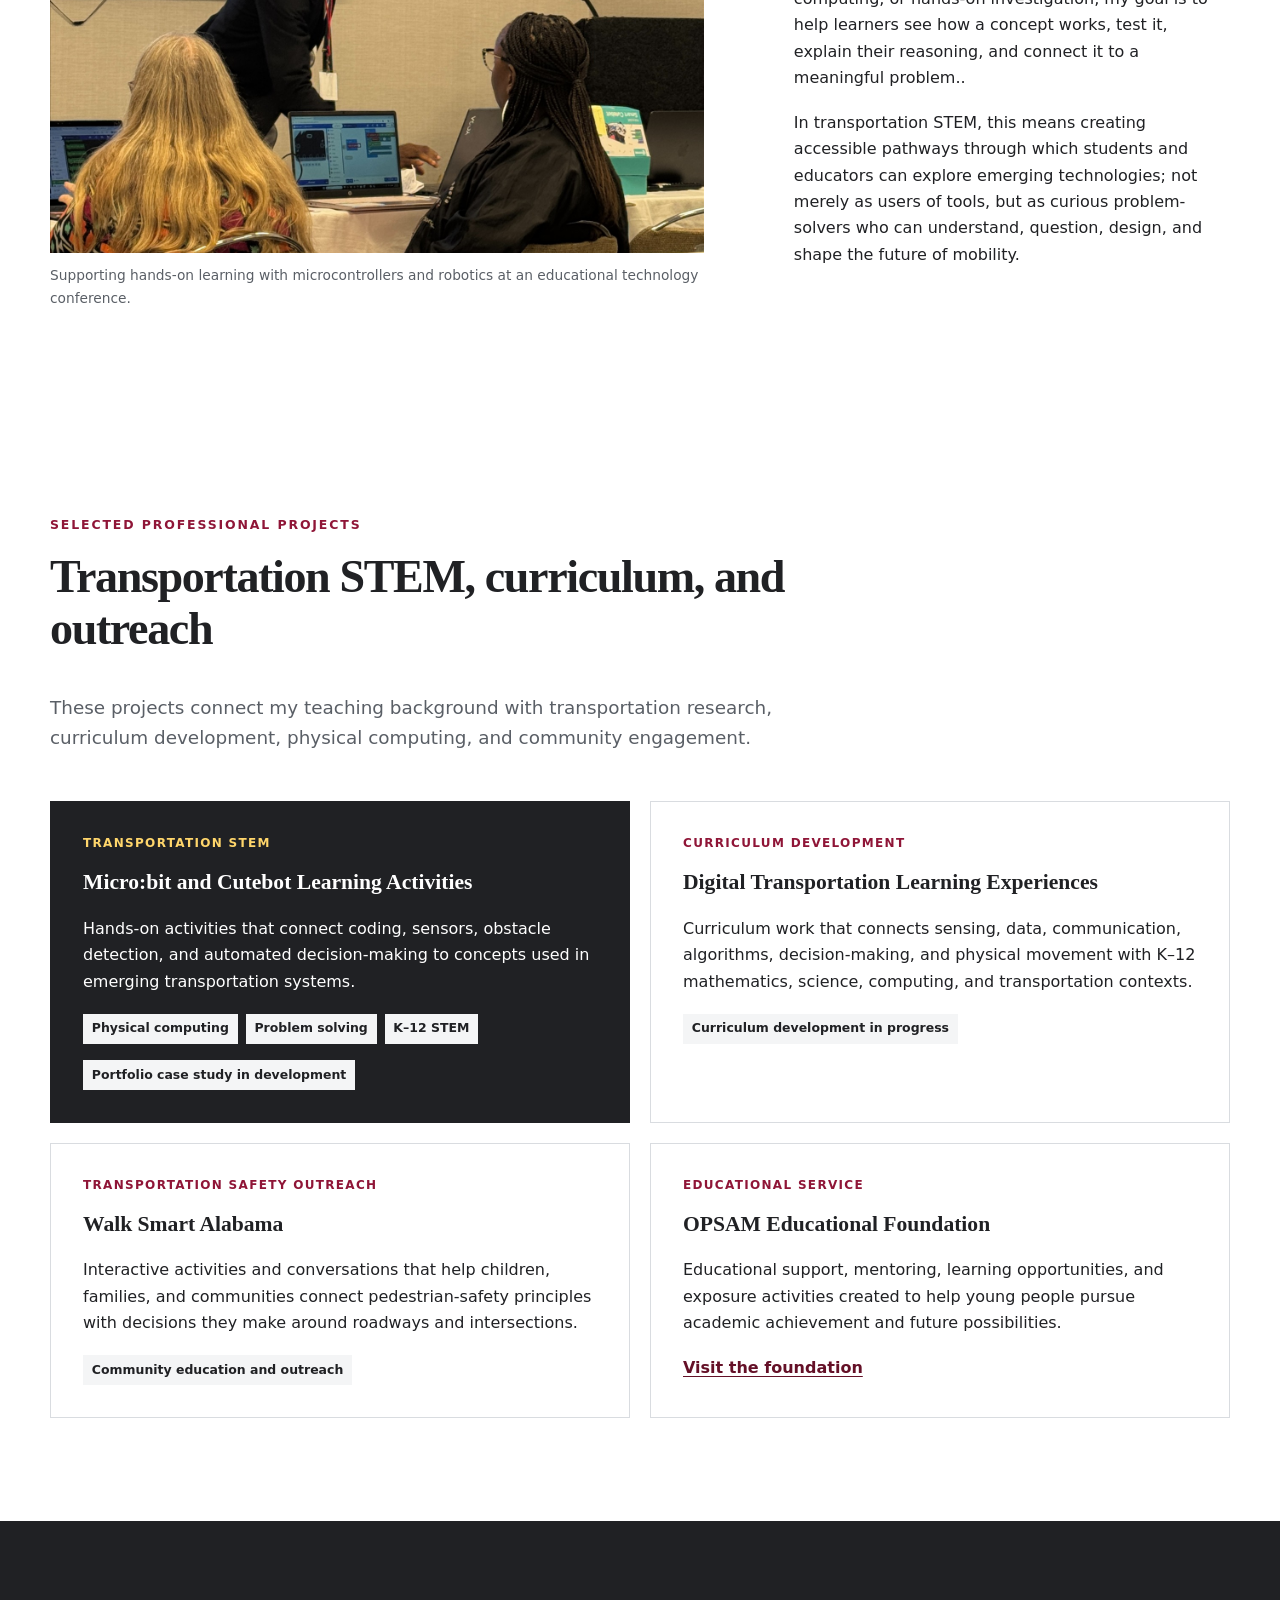
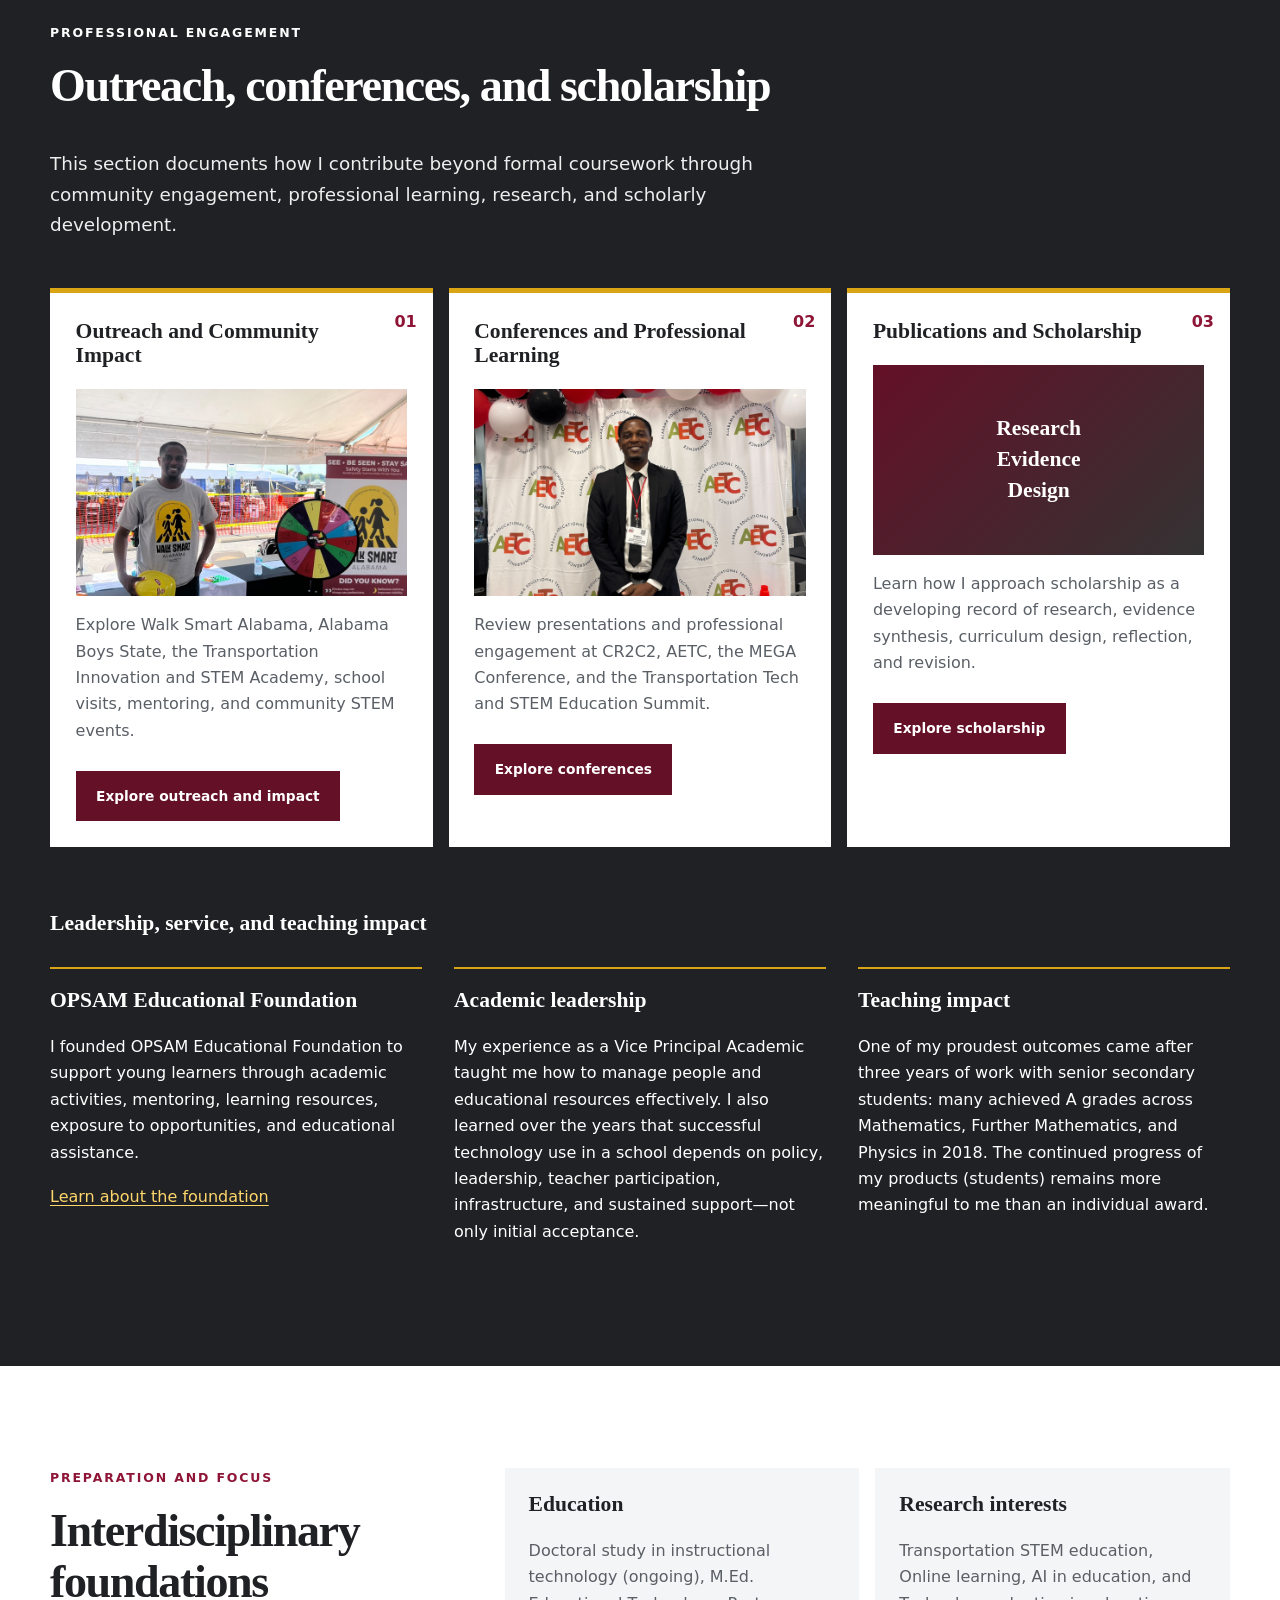
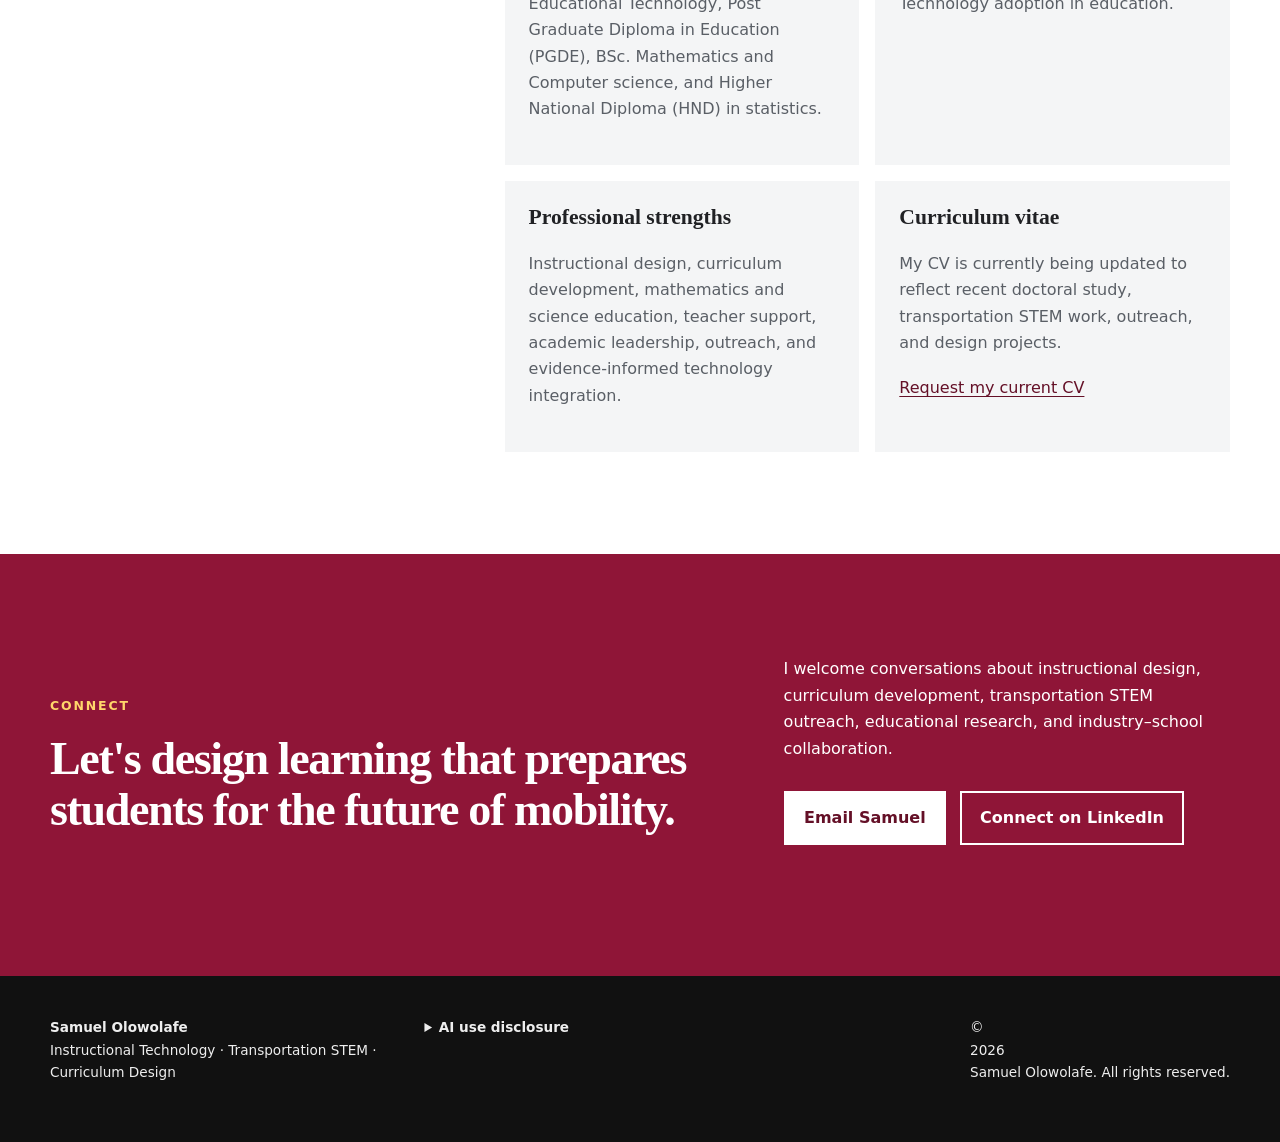
==== commit 6df55693: "Update index.html" ====
--- a/index.html
+++ b/index.html
@@ -182,7 +182,7 @@
         <h2 id="credentials-title">Interdisciplinary foundations</h2>
       </div>
       <div class="credential-grid">
-        <article><h3>Education</h3><p>Doctoral study in instructional technology, supported by graduate preparation in educational technology and qualifications spanning education, mathematics, computer science, and statistics.</p></article>
+        <article><h3>Education</h3><p>Doctoral study in instructional technology (ongoing), M.Ed. Educational Technology, Post Graduate Diploma in Education (PGDE), BSc. Mathematics and Computer science, and Higher National Diploma (HND) in statistics.</p></article>
         <article><h3>Research interests</h3><p>Transportation STEM education, Online learning, AI in education, and Technology adoption in education.</p></article>
         <article><h3>Professional strengths</h3><p>Instructional design, curriculum development, mathematics and science education, teacher support, academic leadership, outreach, and evidence-informed technology integration.</p></article>
         <article><h3>Curriculum vitae</h3><p>My CV is currently being updated to reflect recent doctoral study, transportation STEM work, outreach, and design projects.</p><a href="mailto:profopsam911@gmail.com?subject=Request%20for%20current%20CV">Request my current CV</a></article>
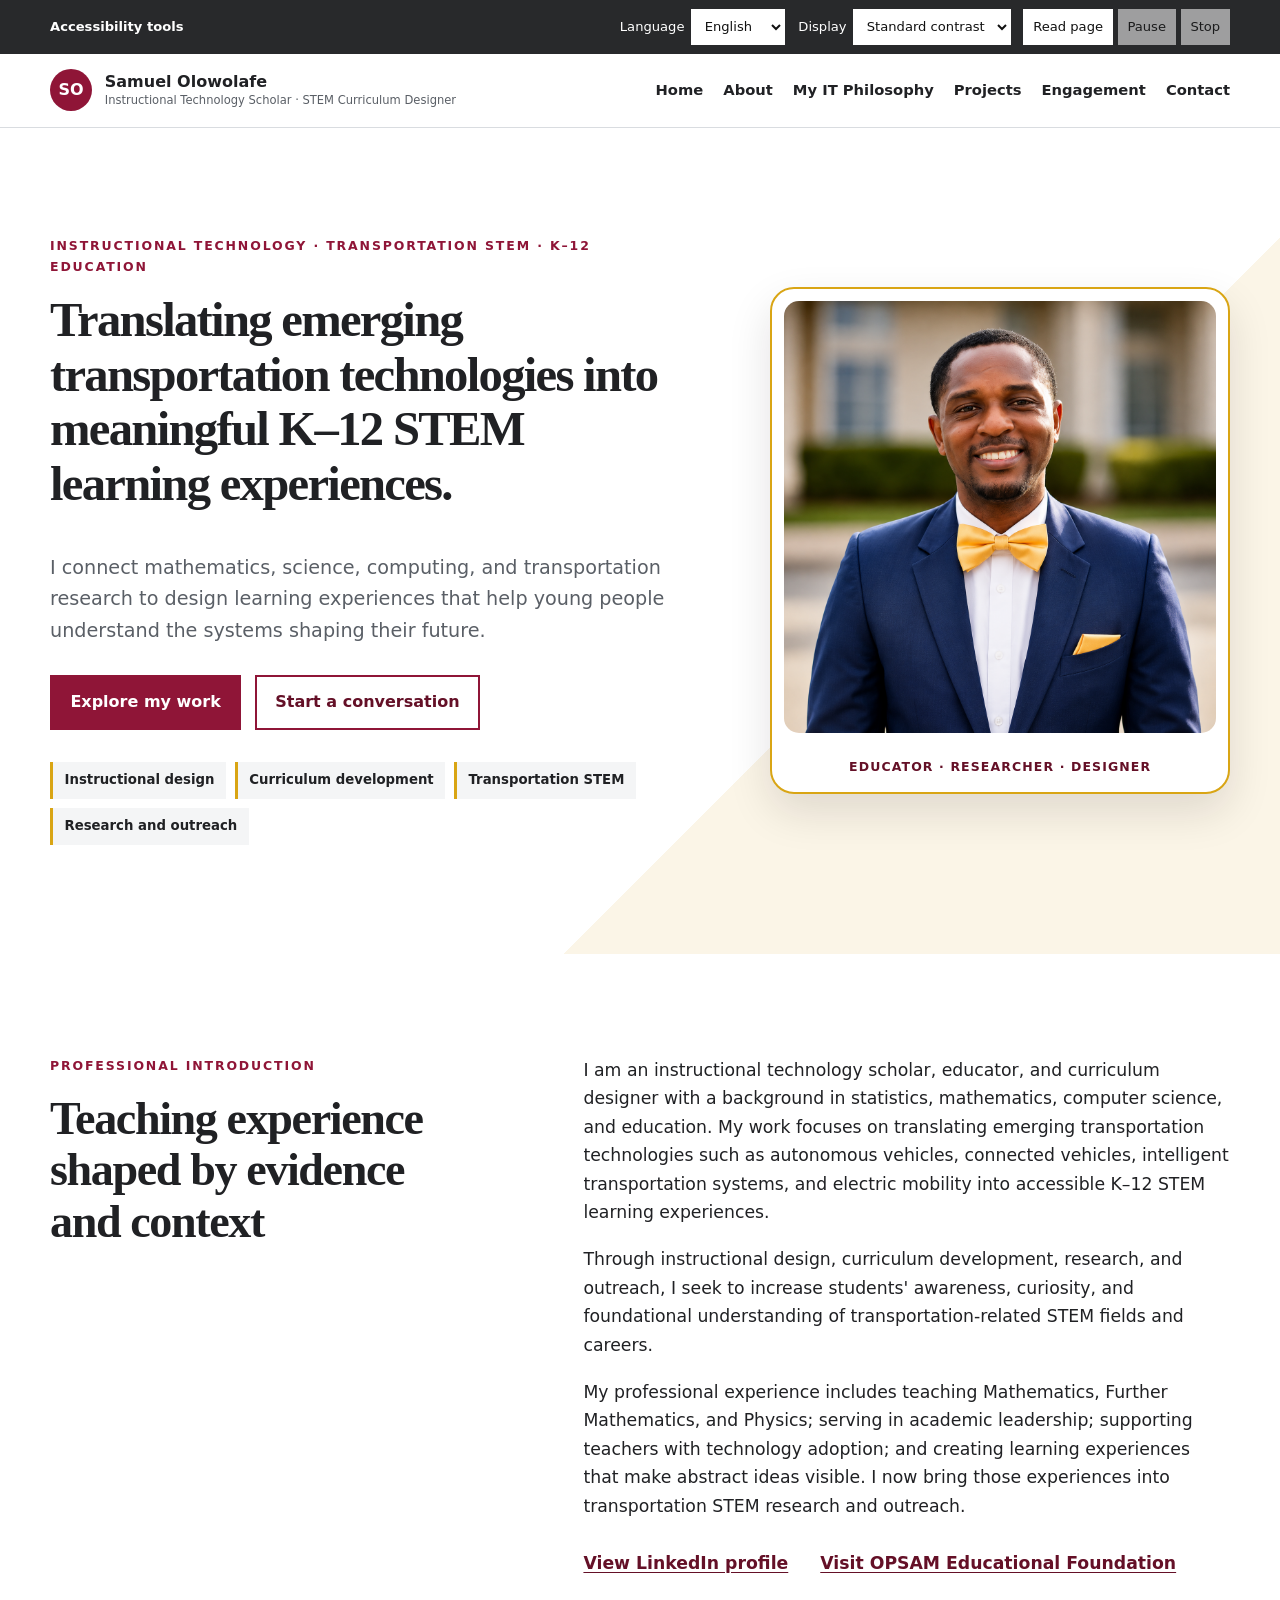
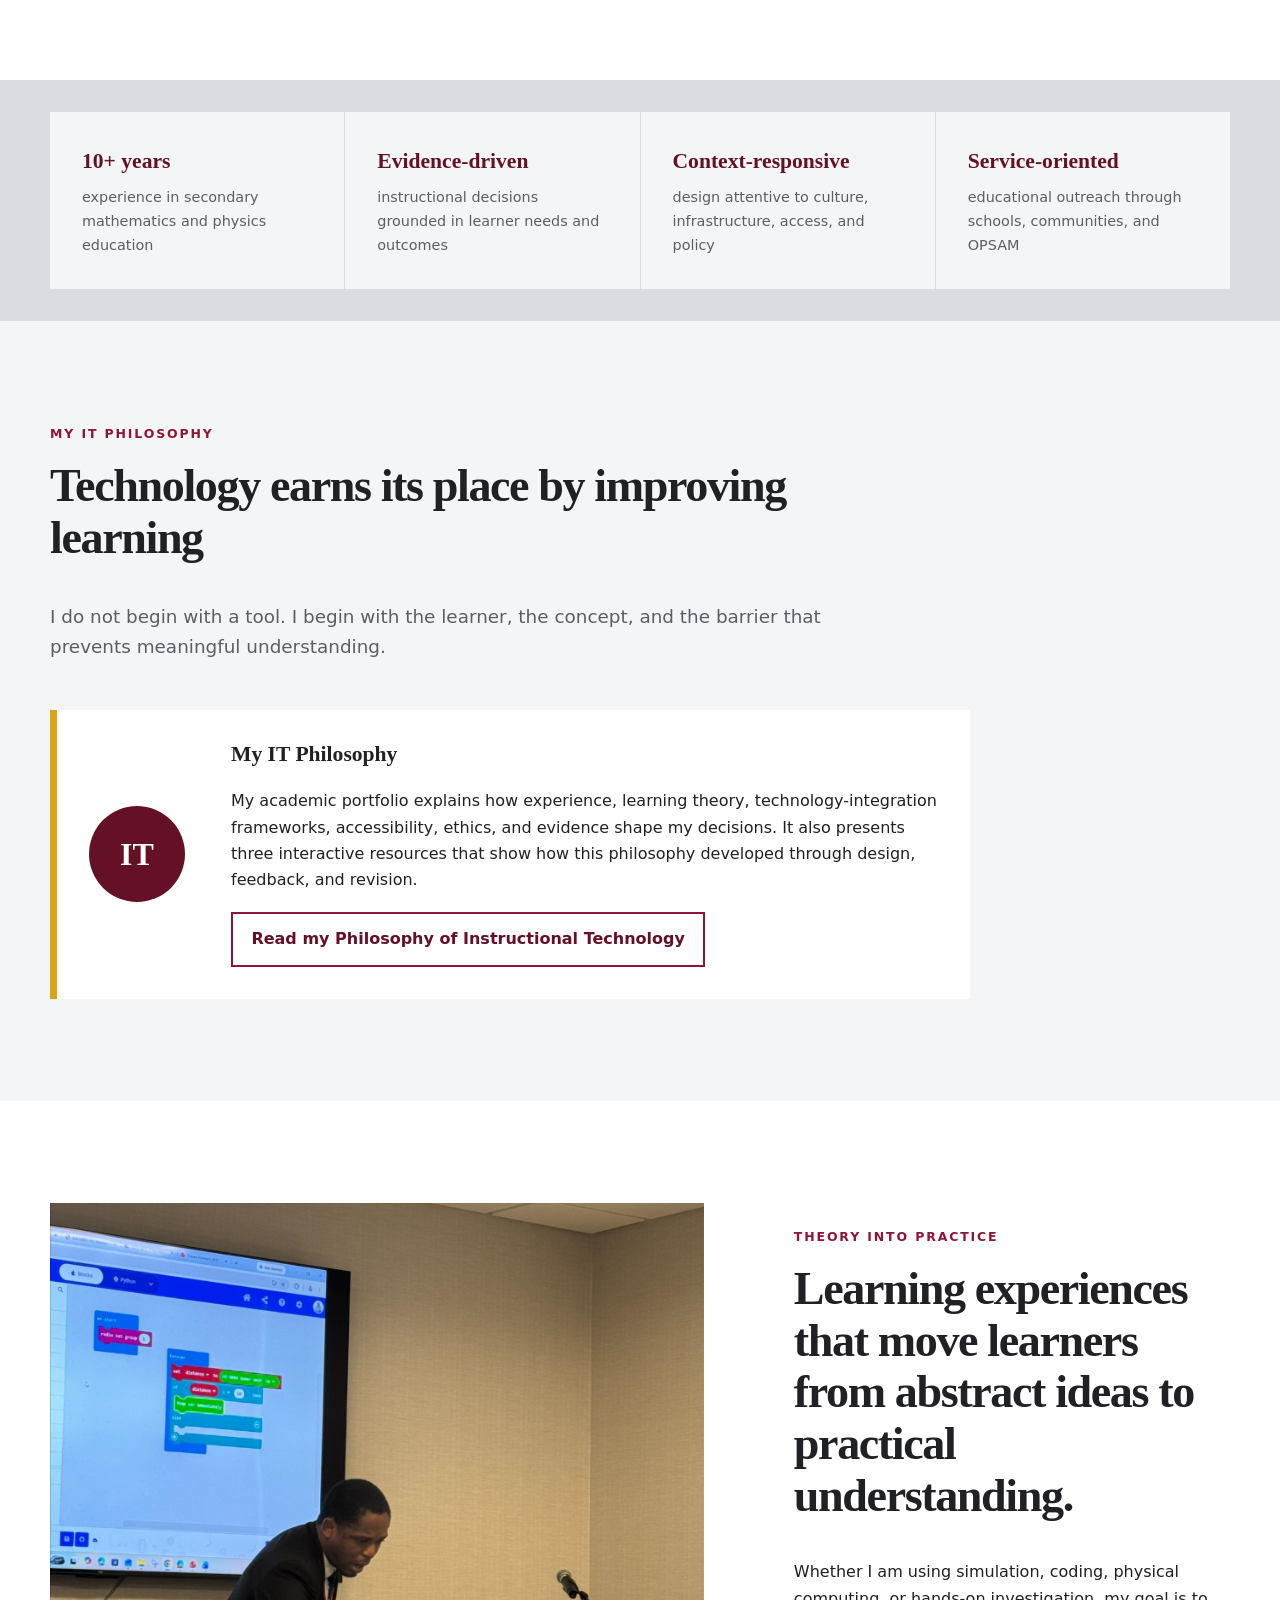
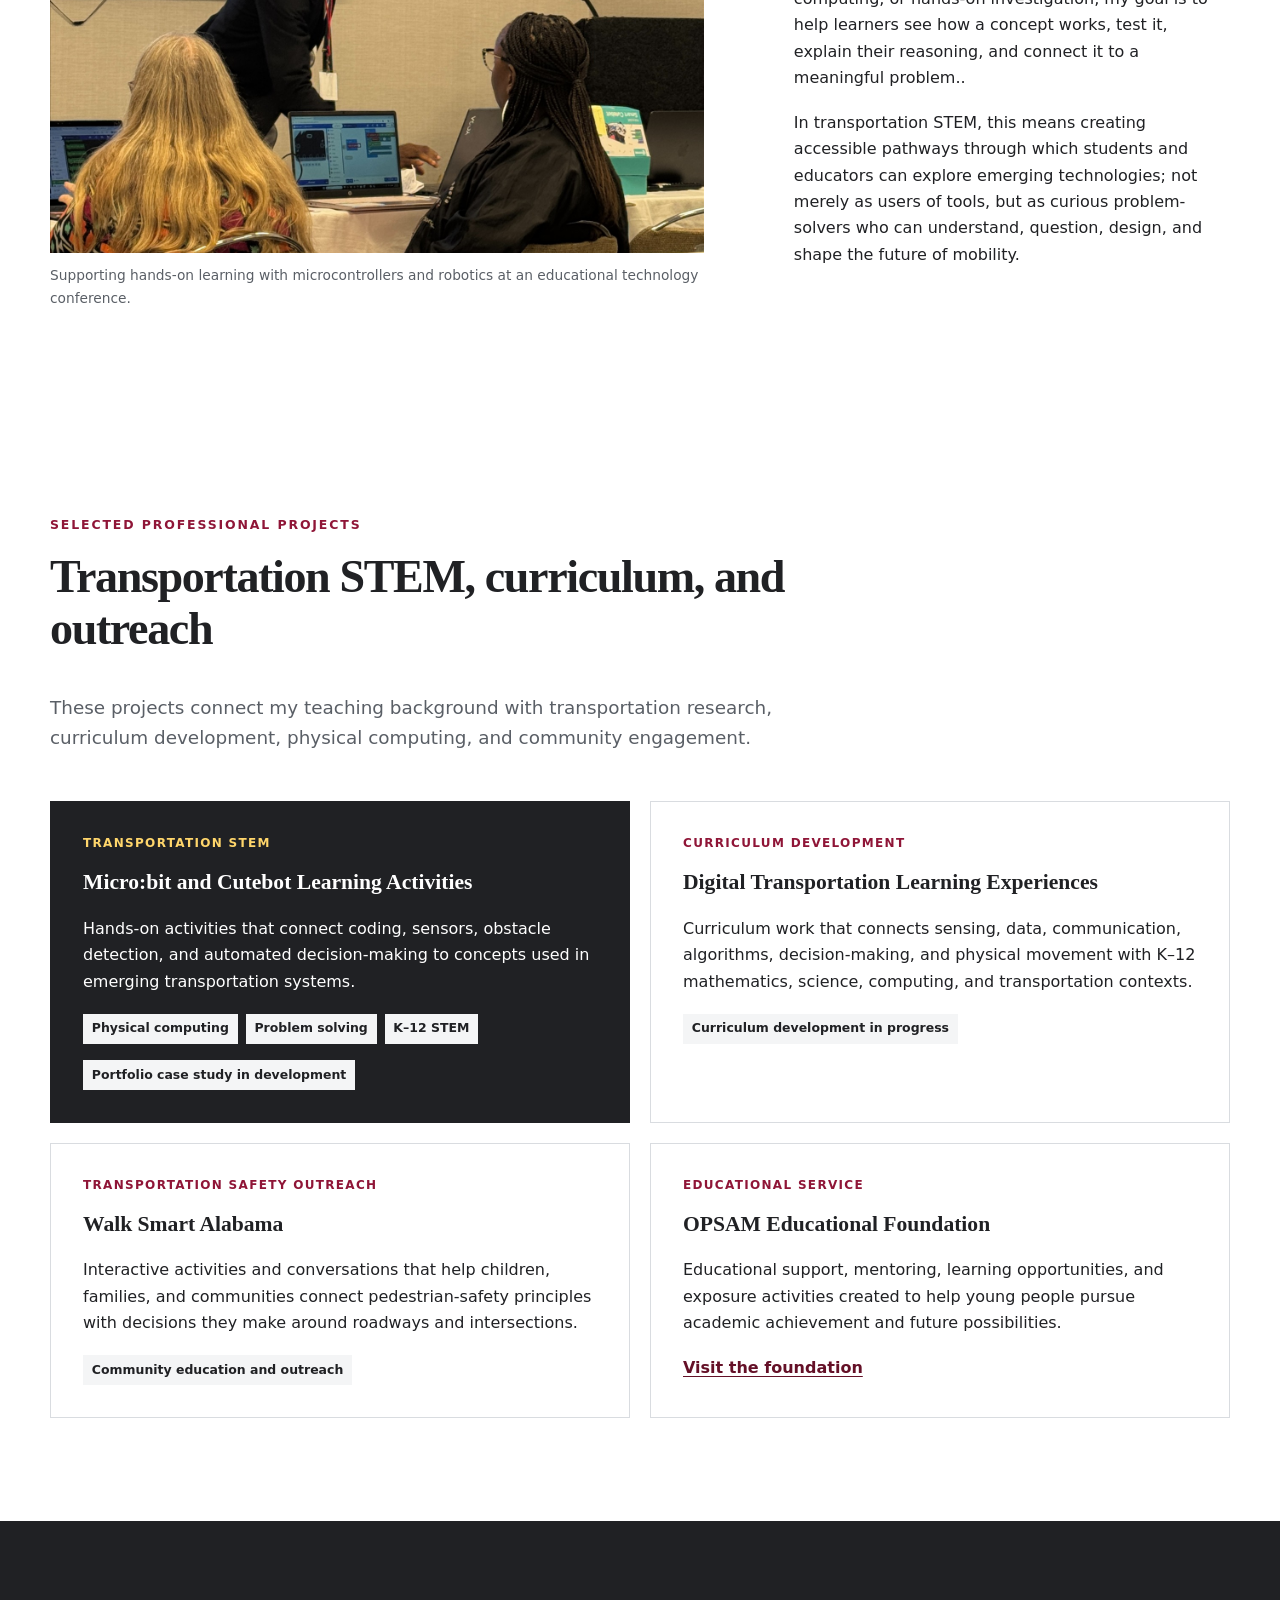
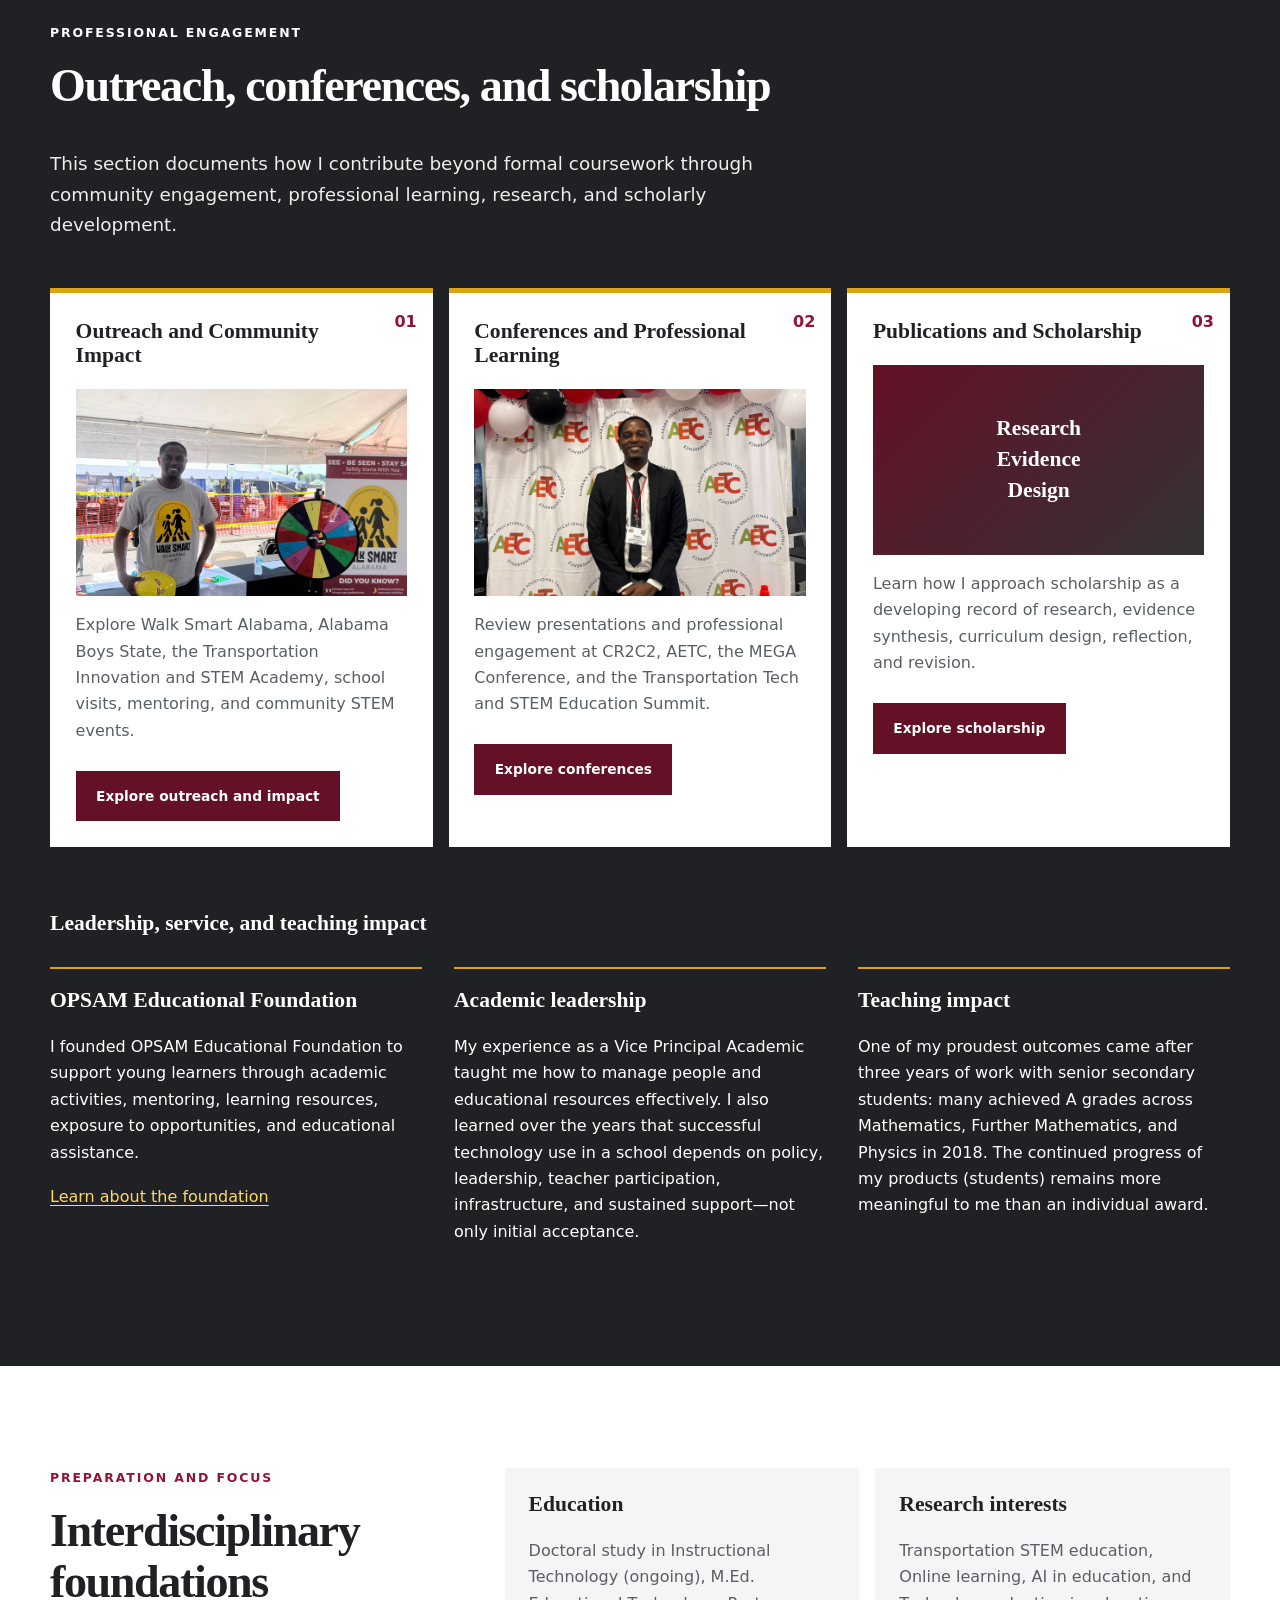
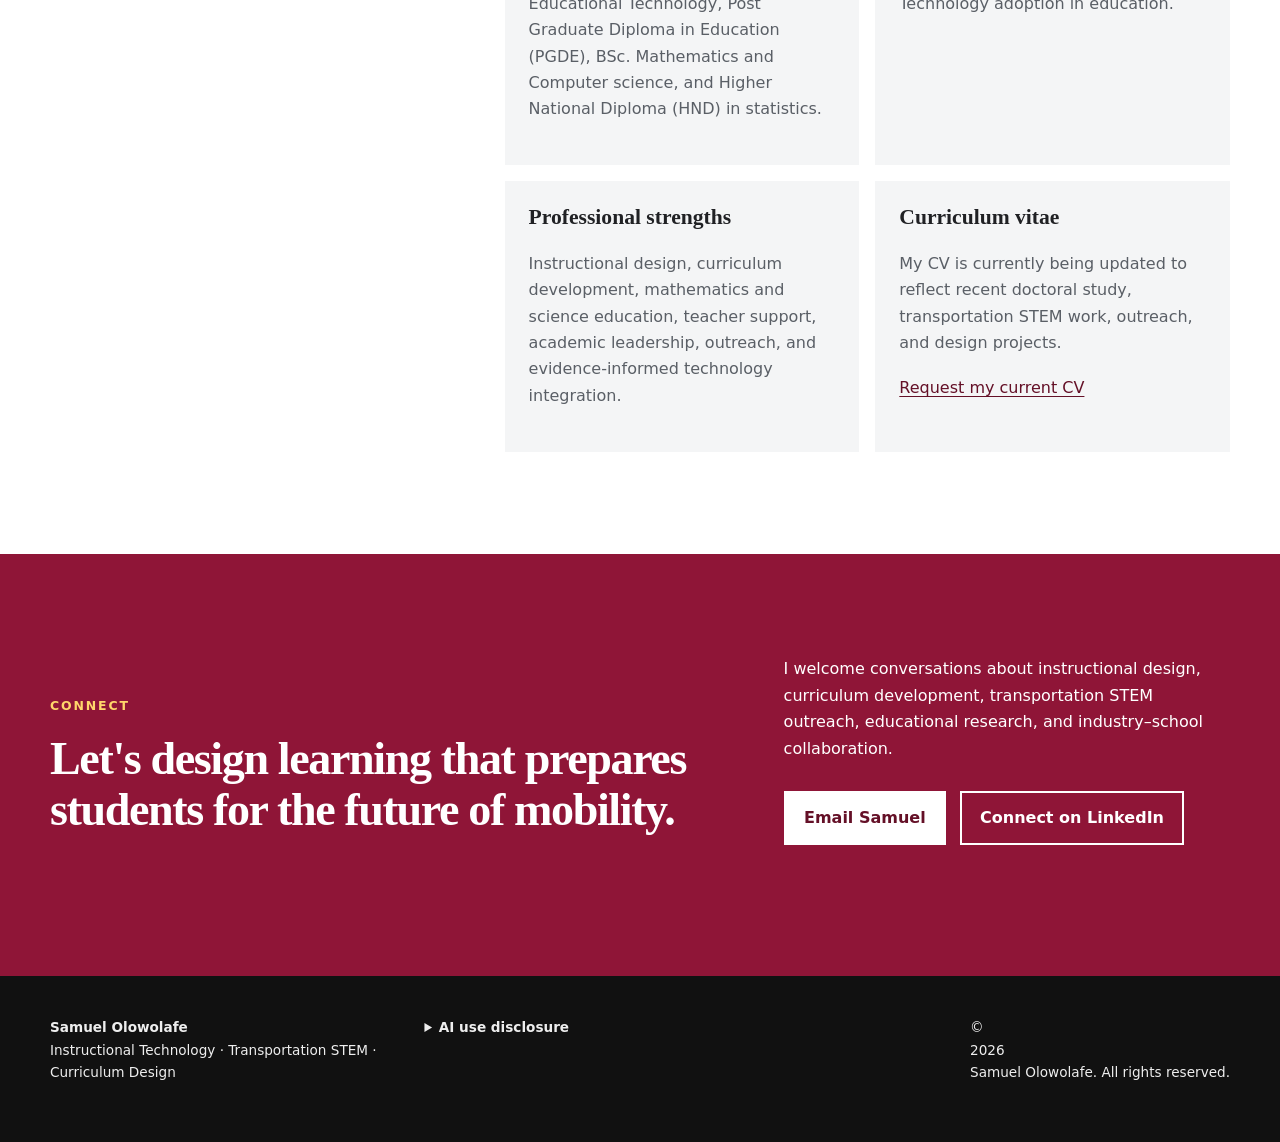
==== commit 27d3a8c5: "Update index.html" ====
--- a/index.html
+++ b/index.html
@@ -182,7 +182,7 @@
         <h2 id="credentials-title">Interdisciplinary foundations</h2>
       </div>
       <div class="credential-grid">
-        <article><h3>Education</h3><p>Doctoral study in instructional technology (ongoing), M.Ed. Educational Technology, Post Graduate Diploma in Education (PGDE), BSc. Mathematics and Computer science, and Higher National Diploma (HND) in statistics.</p></article>
+        <article><h3>Education</h3><p>Doctoral study in Instructional Technology (ongoing), M.Ed. Educational Technology, Post Graduate Diploma in Education (PGDE), BSc. Mathematics and Computer science, and Higher National Diploma (HND) in statistics.</p></article>
         <article><h3>Research interests</h3><p>Transportation STEM education, Online learning, AI in education, and Technology adoption in education.</p></article>
         <article><h3>Professional strengths</h3><p>Instructional design, curriculum development, mathematics and science education, teacher support, academic leadership, outreach, and evidence-informed technology integration.</p></article>
         <article><h3>Curriculum vitae</h3><p>My CV is currently being updated to reflect recent doctoral study, transportation STEM work, outreach, and design projects.</p><a href="mailto:profopsam911@gmail.com?subject=Request%20for%20current%20CV">Request my current CV</a></article>
